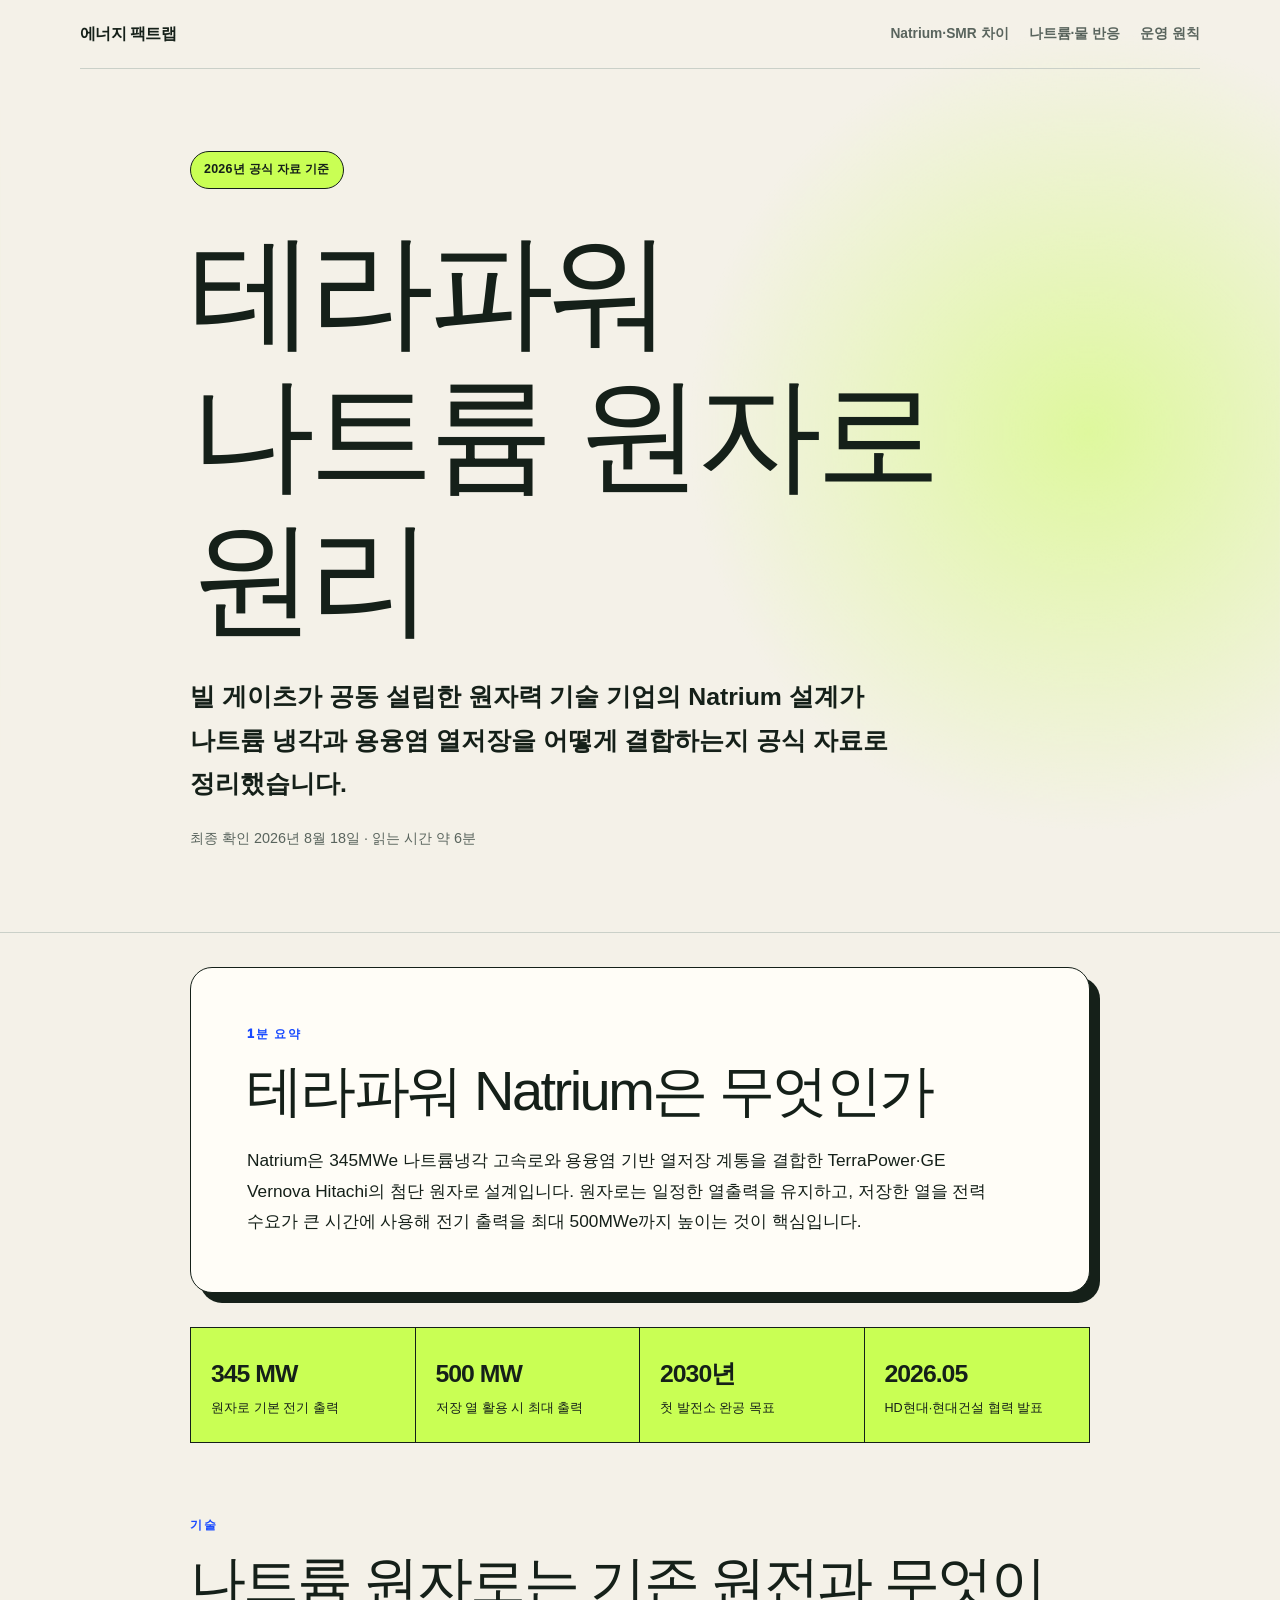
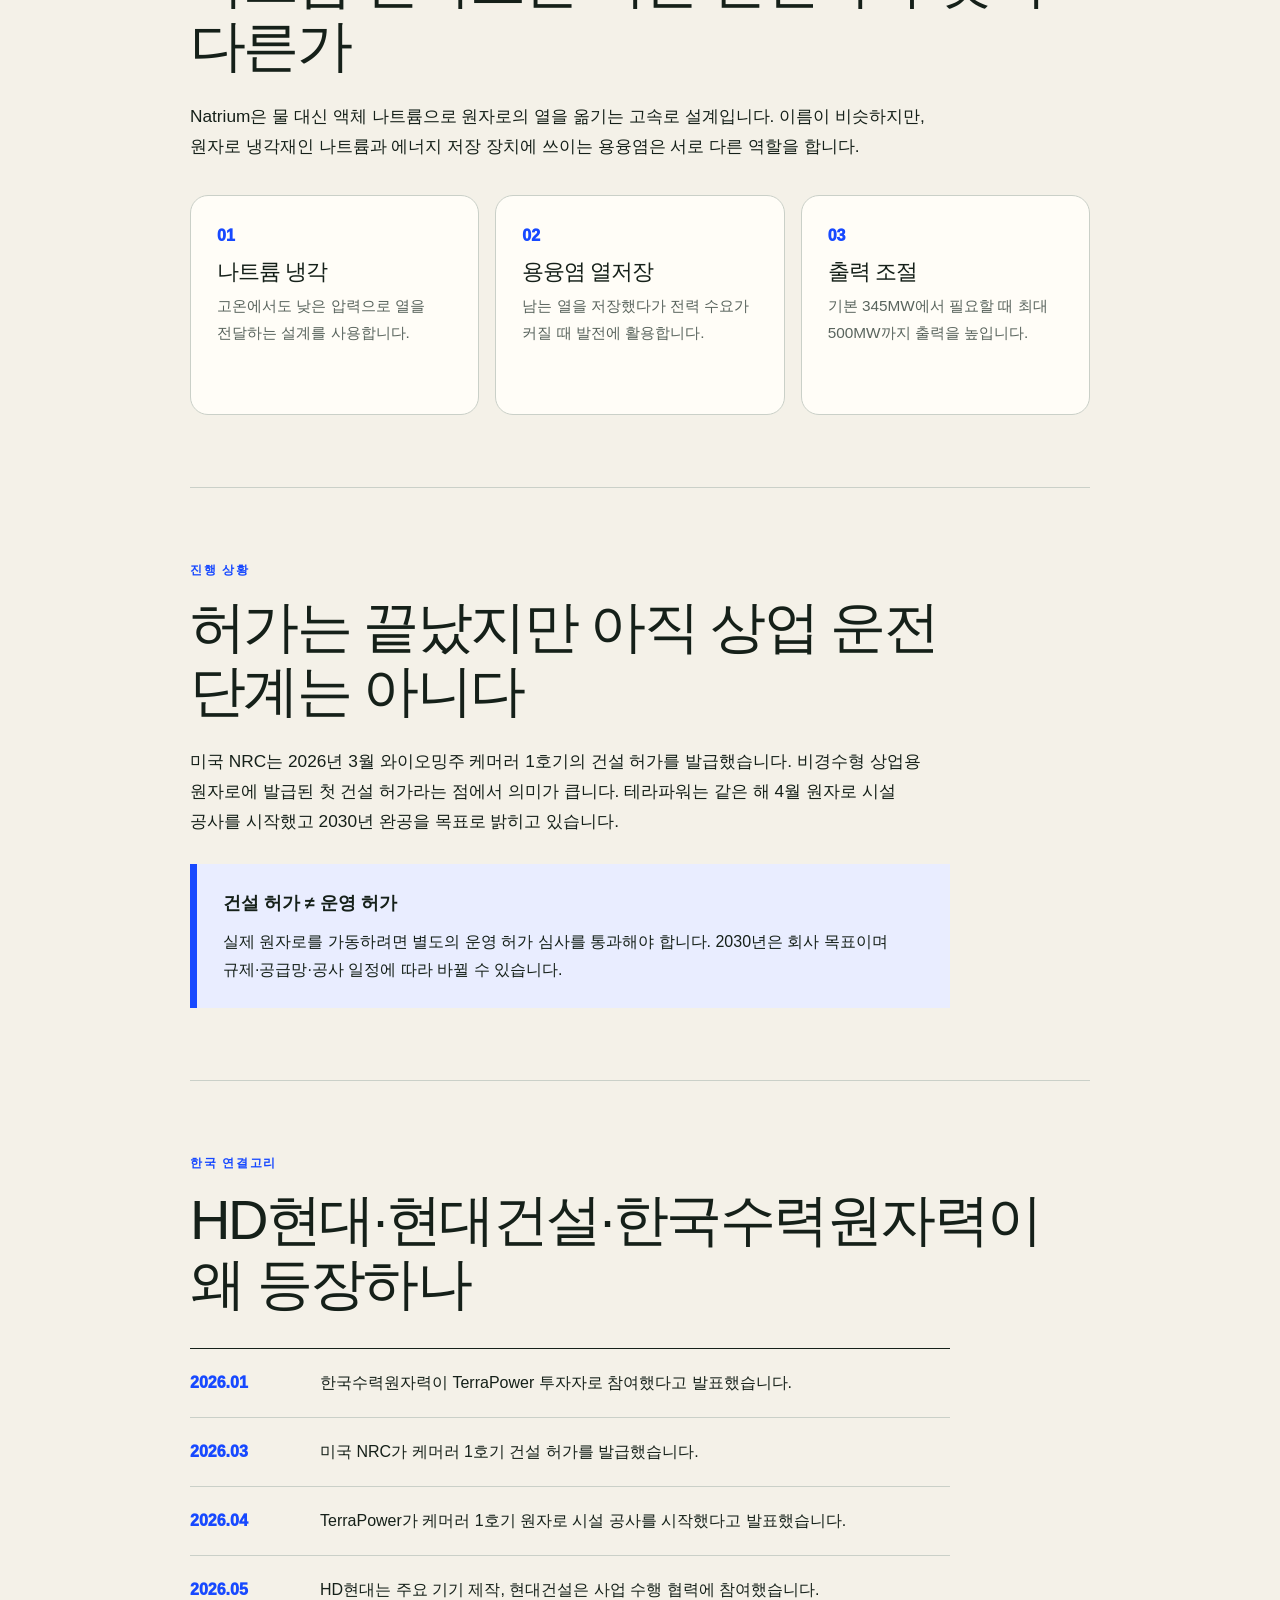
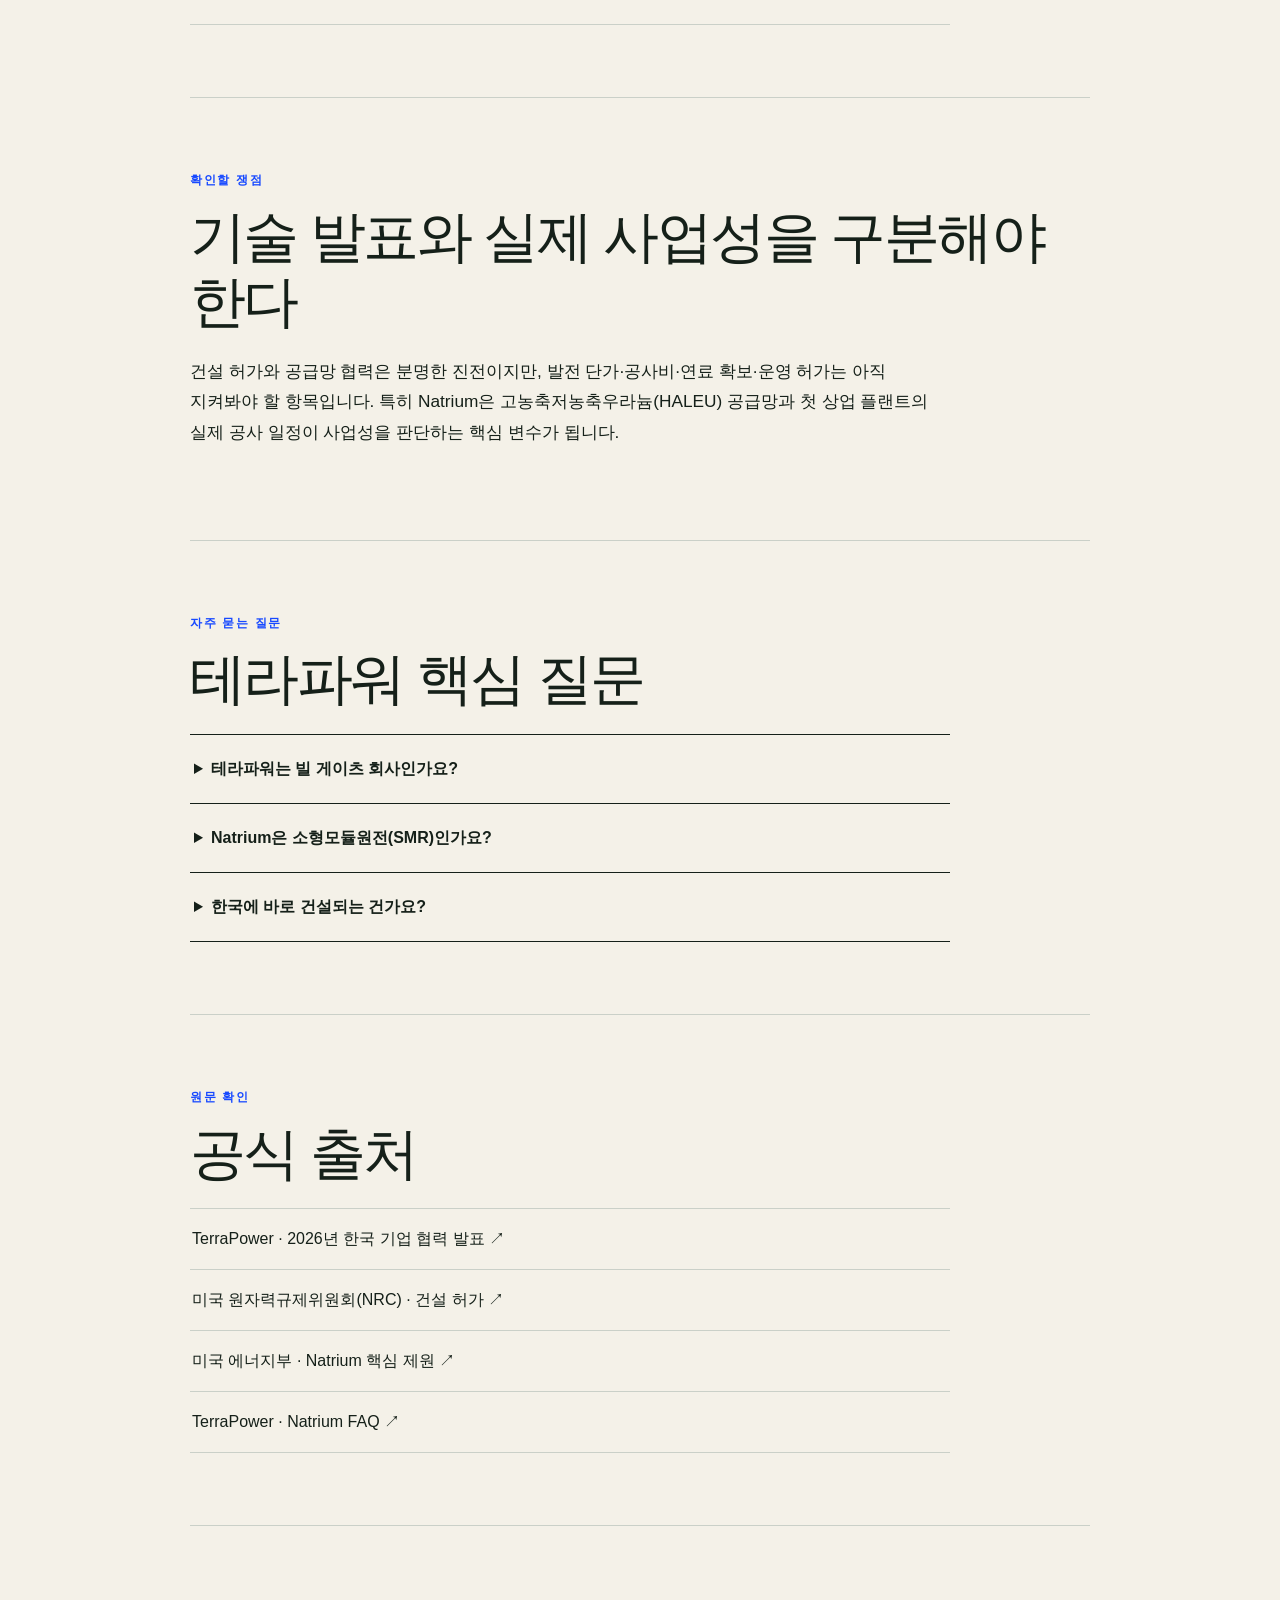
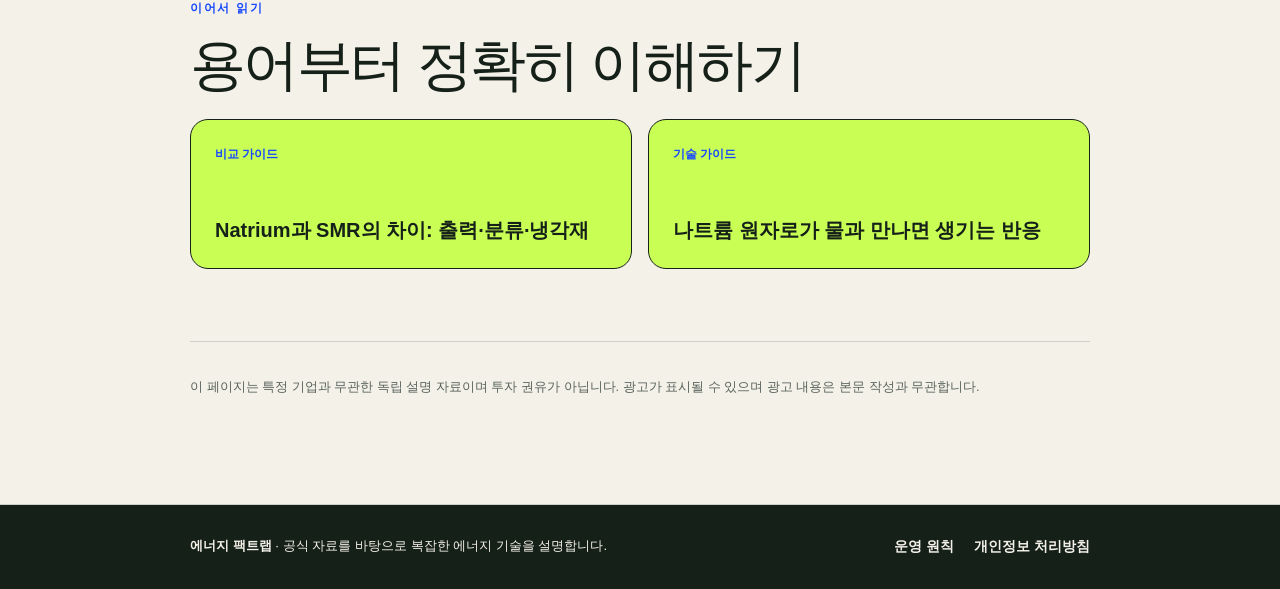
==== index.html @ 7b86c7b5 "Target three Korean Natrium search intents" ====
<!DOCTYPE html><html lang="ko"><head><meta charSet="utf-8"/><meta name="viewport" content="width=device-width, initial-scale=1"/><link rel="stylesheet" href="/_next/static/css/index.fmJe2c3a.css" data-rsc-css-href="/_next/static/css/index.fmJe2c3a.css" data-precedence="vite-rsc/importer-resources"/><script async="" src="https://pagead2.googlesyndication.com/pagead/js/adsbygoogle.js?client=ca-pub-3056165589405229" crossorigin="anonymous"></script>
<title>테라파워 나트륨 원자로 원리: 345MW 원자로와 열저장</title><meta name="description" content="테라파워 Natrium의 나트륨 냉각, 용융염 열저장, 345MW·500MW 출력 차이와 2026년 건설·한국 협력을 공식 자료로 설명합니다."><meta name="robots" content="index, follow"><meta property="og:title" content="테라파워 나트륨 원자로 원리: 345MW 원자로와 열저장"><meta property="og:description" content="테라파워 Natrium의 나트륨 냉각, 용융염 열저장, 345MW·500MW 출력 차이와 2026년 건설·한국 협력을 공식 자료로 설명합니다."><meta property="og:url" content="https://qordjr2037-ctrl.github.io"><meta property="og:type" content="article"><meta property="og:locale" content="ko_KR"><meta property="og:image" content="https://qordjr2037-ctrl.github.io/og.png"><meta property="og:image:width" content="1536"><meta property="og:image:height" content="1024"><meta property="og:image:alt" content="테라파워 Natrium 나트륨 원자로 원리"><meta name="twitter:card" content="summary_large_image"><meta name="twitter:title" content="테라파워 나트륨 원자로 원리: 345MW 원자로와 열저장"><meta name="twitter:description" content="테라파워 Natrium의 나트륨 냉각, 용융염 열저장, 345MW·500MW 출력 차이와 2026년 건설·한국 협력을 공식 자료로 설명합니다."><meta name="twitter:image" content="https://qordjr2037-ctrl.github.io/og.png"><link rel="canonical" href="https://qordjr2037-ctrl.github.io"><meta name="google-adsense-account" content="ca-pub-3056165589405229"></head><body><header class="site-header"><a href="/" class="site-name">에너지 팩트랩</a><nav aria-label="주요 메뉴"><a href="/smr-guide">Natrium·SMR 차이</a><a href="/sodium-reactor-guide">나트륨·물 반응</a><a href="/about">운영 원칙</a></nav></header><main><header class="hero"><div class="wrap"><p class="trend">2026년 공식 자료 기준</p><h1>테라파워 나트륨 원자로 원리</h1><p class="dek">빌 게이츠가 공동 설립한 원자력 기술 기업의 Natrium 설계가 나트륨 냉각과 용융염 열저장을 어떻게 결합하는지 공식 자료로 정리했습니다.</p><p class="updated">최종 확인 2026년 8월 18일 · 읽는 시간 약 6분</p></div></header><article class="wrap article"><section class="summary" aria-labelledby="one-minute"><p class="kicker">1분 요약</p><h2 id="one-minute">테라파워 Natrium은 무엇인가</h2><p>Natrium은 345MWe 나트륨냉각 고속로와 용융염 기반 열저장 계통을 결합한 TerraPower·GE Vernova Hitachi의 첨단 원자로 설계입니다. 원자로는 일정한 열출력을 유지하고, 저장한 열을 전력 수요가 큰 시간에 사용해 전기 출력을 최대 500MWe까지 높이는 것이 핵심입니다.</p></section><ul class="facts" aria-label="테라파워 핵심 숫자"><li><strong>345 MW</strong><span>원자로 기본 전기 출력</span></li><li><strong>500 MW</strong><span>저장 열 활용 시 최대 출력</span></li><li><strong>2030년</strong><span>첫 발전소 완공 목표</span></li><li><strong>2026.05</strong><span>HD현대·현대건설 협력 발표</span></li></ul><section><p class="kicker">기술</p><h2>나트륨 원자로는 기존 원전과 무엇이 다른가</h2><p>Natrium은 물 대신 액체 나트륨으로 원자로의 열을 옮기는 고속로 설계입니다. 이름이 비슷하지만, 원자로 냉각재인 나트륨과 에너지 저장 장치에 쓰이는 용융염은 서로 다른 역할을 합니다.</p><div class="compare"><div><span class="number">01</span><h3>나트륨 냉각</h3><p>고온에서도 낮은 압력으로 열을 전달하는 설계를 사용합니다.</p></div><div><span class="number">02</span><h3>용융염 열저장</h3><p>남는 열을 저장했다가 전력 수요가 커질 때 발전에 활용합니다.</p></div><div><span class="number">03</span><h3>출력 조절</h3><p>기본 345MW에서 필요할 때 최대 500MW까지 출력을 높입니다.</p></div></div></section><section><p class="kicker">진행 상황</p><h2>허가는 끝났지만 아직 상업 운전 단계는 아니다</h2><p>미국 NRC는 2026년 3월 와이오밍주 케머러 1호기의 건설 허가를 발급했습니다. 비경수형 상업용 원자로에 발급된 첫 건설 허가라는 점에서 의미가 큽니다. 테라파워는 같은 해 4월 원자로 시설 공사를 시작했고 2030년 완공을 목표로 밝히고 있습니다.</p><aside class="note"><strong>건설 허가 ≠ 운영 허가</strong><p>실제 원자로를 가동하려면 별도의 운영 허가 심사를 통과해야 합니다. 2030년은 회사 목표이며 규제·공급망·공사 일정에 따라 바뀔 수 있습니다.</p></aside></section><section><p class="kicker">한국 연결고리</p><h2>HD현대·현대건설·한국수력원자력이 왜 등장하나</h2><div class="timeline"><div><time>2026.01</time><p>한국수력원자력이 TerraPower 투자자로 참여했다고 발표했습니다.</p></div><div><time>2026.03</time><p>미국 NRC가 케머러 1호기 건설 허가를 발급했습니다.</p></div><div><time>2026.04</time><p>TerraPower가 케머러 1호기 원자로 시설 공사를 시작했다고 발표했습니다.</p></div><div><time>2026.05</time><p>HD현대는 주요 기기 제작, 현대건설은 사업 수행 협력에 참여했습니다.</p></div></div></section><section><p class="kicker">확인할 쟁점</p><h2>기술 발표와 실제 사업성을 구분해야 한다</h2><p>건설 허가와 공급망 협력은 분명한 진전이지만, 발전 단가·공사비·연료 확보·운영 허가는 아직 지켜봐야 할 항목입니다. 특히 Natrium은 고농축저농축우라늄(HALEU) 공급망과 첫 상업 플랜트의 실제 공사 일정이 사업성을 판단하는 핵심 변수가 됩니다.</p></section><section class="faq"><p class="kicker">자주 묻는 질문</p><h2>테라파워 핵심 질문</h2><details><summary>테라파워는 빌 게이츠 회사인가요?</summary><p>빌 게이츠와 공동 창립자들이 설립했으며, 게이츠가 창립자 겸 이사회 의장을 맡고 있습니다.</p></details><details><summary>Natrium은 소형모듈원전(SMR)인가요?</summary><p>국내 기사에서는 SMR로 함께 다뤄지지만, 공식적으로는 345MW급 나트륨냉각 고속로와 열저장 시스템을 결합한 첨단 원자로 설계입니다.</p></details><details><summary>한국에 바로 건설되는 건가요?</summary><p>아닙니다. 공개된 협력은 공급망과 해외 배치 협력에 관한 것이며, 한국 내 부지·사업자·착공 일정이 확정됐다는 발표는 없습니다.</p></details></section><section class="sources"><p class="kicker">원문 확인</p><h2>공식 출처</h2><ul><li><a href="https://www.terrapower.com/TerraPower-Announces-Key-Commercialization-Agreements-for-Natrium-Plants-with-Korean-Counterparts" target="_blank" rel="noreferrer">TerraPower · 2026년 한국 기업 협력 발표<span aria-hidden="true"> ↗</span></a></li><li><a href="https://www.nrc.gov/node/2156776" target="_blank" rel="noreferrer">미국 원자력규제위원회(NRC) · 건설 허가<span aria-hidden="true"> ↗</span></a></li><li><a href="https://www.energy.gov/ne/articles/nrc-issues-construction-permit-terrapowers-natrium-advanced-reactor" target="_blank" rel="noreferrer">미국 에너지부 · Natrium 핵심 제원<span aria-hidden="true"> ↗</span></a></li><li><a href="https://www.terrapower.com/faq/" target="_blank" rel="noreferrer">TerraPower · Natrium FAQ<span aria-hidden="true"> ↗</span></a></li></ul></section><section class="related" aria-labelledby="related-guides"><p class="kicker">이어서 읽기</p><h2 id="related-guides">용어부터 정확히 이해하기</h2><div class="related-grid"><a href="/smr-guide"><span>비교 가이드</span><strong>Natrium과 SMR의 차이: 출력·분류·냉각재</strong></a><a href="/sodium-reactor-guide"><span>기술 가이드</span><strong>나트륨 원자로가 물과 만나면 생기는 반응</strong></a></div></section><p class="disclosure">이 페이지는 특정 기업과 무관한 독립 설명 자료이며 투자 권유가 아닙니다. 광고가 표시될 수 있으며 광고 내용은 본문 작성과 무관합니다.</p></article></main><!--$--><!--/$--><footer class="site-footer"><div class="wrap footer-inner"><p><strong>에너지 팩트랩</strong> · 공식 자료를 바탕으로 복잡한 에너지 기술을 설명합니다.</p><nav aria-label="하단 메뉴"><a href="/about">운영 원칙</a><a href="/privacy">개인정보 처리방침</a></nav></div></footer></body></html>
---- _next/static/css/index.fmJe2c3a.css ----
/*! tailwindcss v4.2.1 | MIT License | https://tailwindcss.com */
@layer theme{:root,:host{--font-sans:ui-sans-serif, system-ui, sans-serif, "Apple Color Emoji", "Segoe UI Emoji", "Segoe UI Symbol", "Noto Color Emoji";--font-mono:ui-monospace, SFMono-Regular, Menlo, Monaco, Consolas, "Liberation Mono", "Courier New", monospace;--spacing:.25rem;--default-font-family:var(--font-sans);--default-mono-font-family:var(--font-mono)}}@layer base{*,:after,:before{box-sizing:border-box;border:0 solid;margin:0;padding:0}::backdrop{box-sizing:border-box;border:0 solid;margin:0;padding:0}::file-selector-button{box-sizing:border-box;border:0 solid;margin:0;padding:0}html,:host{-webkit-text-size-adjust:100%;tab-size:4;line-height:1.5;font-family:var(--default-font-family,ui-sans-serif, system-ui, sans-serif, "Apple Color Emoji", "Segoe UI Emoji", "Segoe UI Symbol", "Noto Color Emoji");font-feature-settings:var(--default-font-feature-settings,normal);font-variation-settings:var(--default-font-variation-settings,normal);-webkit-tap-highlight-color:transparent}hr{height:0;color:inherit;border-top-width:1px}abbr:where([title]){-webkit-text-decoration:underline dotted;text-decoration:underline dotted}h1,h2,h3,h4,h5,h6{font-size:inherit;font-weight:inherit}a{color:inherit;-webkit-text-decoration:inherit;-webkit-text-decoration:inherit;-webkit-text-decoration:inherit;-webkit-text-decoration:inherit;text-decoration:inherit}b,strong{font-weight:bolder}code,kbd,samp,pre{font-family:var(--default-mono-font-family,ui-monospace, SFMono-Regular, Menlo, Monaco, Consolas, "Liberation Mono", "Courier New", monospace);font-feature-settings:var(--default-mono-font-feature-settings,normal);font-variation-settings:var(--default-mono-font-variation-settings,normal);font-size:1em}small{font-size:80%}sub,sup{vertical-align:baseline;font-size:75%;line-height:0;position:relative}sub{bottom:-.25em}sup{top:-.5em}table{text-indent:0;border-color:inherit;border-collapse:collapse}:-moz-focusring{outline:auto}progress{vertical-align:baseline}summary{display:list-item}ol,ul,menu{list-style:none}img,svg,video,canvas,audio,iframe,embed,object{vertical-align:middle;display:block}img,video{max-width:100%;height:auto}button,input,select,optgroup,textarea{font:inherit;font-feature-settings:inherit;font-variation-settings:inherit;letter-spacing:inherit;color:inherit;opacity:1;background-color:#0000;border-radius:0}::file-selector-button{font:inherit;font-feature-settings:inherit;font-variation-settings:inherit;letter-spacing:inherit;color:inherit;opacity:1;background-color:#0000;border-radius:0}:where(select:is([multiple],[size])) optgroup{font-weight:bolder}:where(select:is([multiple],[size])) optgroup option{padding-inline-start:20px}::file-selector-button{margin-inline-end:4px}::placeholder{opacity:1}@supports (not ((-webkit-appearance:-apple-pay-button))) or (contain-intrinsic-size:1px){::placeholder{color:currentColor}@supports (color:color-mix(in lab, red, red)){::placeholder{color:color-mix(in oklab, currentcolor 50%, transparent)}}}textarea{resize:vertical}::-webkit-search-decoration{-webkit-appearance:none}::-webkit-date-and-time-value{min-height:1lh;text-align:inherit}::-webkit-datetime-edit{display:inline-flex}::-webkit-datetime-edit-fields-wrapper{padding:0}::-webkit-datetime-edit{padding-block:0}::-webkit-datetime-edit-year-field{padding-block:0}::-webkit-datetime-edit-month-field{padding-block:0}::-webkit-datetime-edit-day-field{padding-block:0}::-webkit-datetime-edit-hour-field{padding-block:0}::-webkit-datetime-edit-minute-field{padding-block:0}::-webkit-datetime-edit-second-field{padding-block:0}::-webkit-datetime-edit-millisecond-field{padding-block:0}::-webkit-datetime-edit-meridiem-field{padding-block:0}::-webkit-calendar-picker-indicator{line-height:1}:-moz-ui-invalid{box-shadow:none}button,input:where([type=button],[type=reset],[type=submit]){-webkit-appearance:button;appearance:button}::file-selector-button{-webkit-appearance:button;appearance:button}::-webkit-inner-spin-button{height:auto}::-webkit-outer-spin-button{height:auto}[hidden]:where(:not([hidden=until-found])){display:none!important}}@layer components;@layer utilities{.relative{position:relative}.start{inset-inline-start:var(--spacing)}.hidden{display:none}.table{display:table}}:root{--ink:#152019;--paper:#f4f1e8;--card:#fffdf7;--lime:#c9ff54;--blue:#1749ff;--muted:#59645d;--line:#cad0c8}*{box-sizing:border-box}html{background:var(--paper);scroll-behavior:smooth}body{color:var(--ink);background:radial-gradient(circle at 85% 8%, #c9ff5480, transparent 25rem), var(--paper);word-break:keep-all;margin:0;font-family:Pretendard,Noto Sans KR,Malgun Gothic,sans-serif;line-height:1.75}a{color:inherit}.wrap{width:min(900px,100% - 36px);margin:0 auto}.site-header{z-index:2;border-bottom:1px solid var(--line);justify-content:space-between;align-items:center;gap:24px;width:min(1120px,100% - 36px);margin:0 auto;padding:20px 0;display:flex;position:relative}.site-name{letter-spacing:-.04em;font-weight:950;text-decoration:none}.site-header nav,.site-footer nav{gap:20px;display:flex}.site-header nav a,.site-footer nav a{color:var(--muted);text-underline-offset:4px;font-size:.86rem;font-weight:750}.hero{border-bottom:1px solid var(--line);padding:82px 0 64px}.trend{border:1px solid var(--ink);background:var(--lime);letter-spacing:.02em;border-radius:999px;margin:0 0 30px;padding:7px 13px;font-size:.78rem;font-weight:900;display:inline-block}h1,h2,h3{letter-spacing:-.045em;line-height:1.15}h1{max-width:760px;margin:0;font-size:clamp(3.5rem,10vw,7.8rem)}h2{margin:0 0 22px;font-size:clamp(2rem,5vw,3.5rem)}h3{margin:10px 0 8px;font-size:1.35rem}p{margin:0 0 1.2em}.dek{max-width:720px;margin:26px 0 20px;font-size:clamp(1.15rem,2.5vw,1.55rem);font-weight:650}.updated{color:var(--muted);font-size:.9rem}.article{padding:0 0 90px}.article>section{border-bottom:1px solid var(--line);padding:72px 0}.article>section>p:not(.kicker){max-width:760px;font-size:1.08rem}.summary{background:var(--card);box-shadow:10px 10px 0 var(--ink);border-radius:22px;margin-top:34px;border:1px solid var(--ink)!important;padding:clamp(28px,6vw,56px)!important}.summary p:last-child{margin-bottom:0}.kicker{color:var(--blue);letter-spacing:.13em;text-transform:uppercase;margin:0 0 13px;font-size:.78rem;font-weight:950}.facts{border:1px solid var(--ink);background:var(--ink);grid-template-columns:repeat(4,1fr);gap:0;margin:34px 0 0;padding:0;list-style:none;display:grid}.facts li{background:var(--lime);border-right:1px solid var(--ink);padding:24px 20px}.facts li:last-child{border:0}.facts strong,.facts span{display:block}.facts strong{letter-spacing:-.04em;font-size:1.55rem}.facts span{margin-top:5px;font-size:.79rem;line-height:1.4}.compare{grid-template-columns:repeat(3,1fr);gap:16px;margin-top:34px;display:grid}.compare>div{border:1px solid var(--line);background:var(--card);border-radius:18px;min-height:220px;padding:26px}.number{color:var(--blue);font-variant-numeric:tabular-nums;font-weight:950}.compare p{color:var(--muted);font-size:.96rem}.note{border-left:7px solid var(--blue);background:#e9edff;max-width:760px;margin-top:28px;padding:24px 26px}.note strong{font-size:1.12rem}.note p{margin:8px 0 0}.timeline{border-top:1px solid var(--ink);max-width:760px;margin-top:32px}.timeline div{border-bottom:1px solid var(--line);grid-template-columns:110px 1fr;gap:20px;padding:20px 0;display:grid}.timeline time{color:var(--blue);font-weight:950}.timeline p{margin:0}.faq details{border-top:1px solid var(--ink);max-width:760px}.faq details:last-child{border-bottom:1px solid var(--ink)}.faq summary{cursor:pointer;padding:20px 4px;font-weight:850}.faq details p{color:var(--muted);padding:0 4px 18px}.sources ul{max-width:760px;margin:0;padding:0;list-style:none}.sources li{border-top:1px solid var(--line)}.sources li:last-child{border-bottom:1px solid var(--line)}.sources a{text-underline-offset:4px;padding:16px 2px;text-decoration-thickness:1px;display:block}.related-grid{grid-template-columns:1fr 1fr;gap:16px;display:grid}.related-grid a{border:1px solid var(--ink);background:var(--lime);border-radius:18px;gap:10px;min-height:150px;padding:24px;text-decoration:none;display:grid}.related-grid span{color:var(--blue);font-size:.78rem;font-weight:900}.related-grid strong{align-self:end;font-size:1.25rem;line-height:1.35}.disclosure{color:var(--muted);padding:34px 0 0;font-size:.8rem}.guide-hero{border-bottom:1px solid var(--line);padding:68px 0 40px}.guide-hero h1{max-width:850px;font-size:clamp(2.7rem,7vw,5.4rem)}.guide{padding-bottom:90px}.guide>section{border-bottom:1px solid var(--line);padding:54px 0}.guide>section>p,.guide>section>ul{max-width:760px;font-size:1.05rem}.guide ul{padding-left:1.35em}.guide li{margin-bottom:.7em}.guide table{border-collapse:collapse;background:var(--card);width:100%;margin-top:28px}.guide th,.guide td{border:1px solid var(--line);text-align:left;vertical-align:top;padding:16px}.guide th{background:var(--lime)}.answer-box{background:var(--card);box-shadow:7px 7px 0 var(--ink);border-radius:18px;border:1px solid var(--ink)!important;padding:28px!important}.answer-box h2{font-size:clamp(1.65rem,4vw,2.4rem)}.source-link{text-underline-offset:4px;font-weight:800}.site-footer{border-top:1px solid var(--line);background:var(--ink);color:var(--paper)}.footer-inner{justify-content:space-between;gap:24px;padding:30px 0;display:flex}.site-footer p{margin:0;font-size:.82rem}.site-footer nav a{color:var(--paper)}@media (max-width:720px){.site-header{align-items:flex-start}.site-header nav{flex-wrap:wrap;justify-content:flex-end;gap:10px}.hero{padding-top:48px}.article>section{padding:52px 0}.facts,.compare,.related-grid{grid-template-columns:1fr 1fr}.facts li:nth-child(2){border-right:0}.facts li{border-bottom:1px solid var(--ink)}.facts li:nth-child(n+3){border-bottom:0}}@media (max-width:460px){body{word-break:normal}.site-header{display:block}.site-header nav{justify-content:flex-start;margin-top:12px}.site-header nav a{font-size:.78rem}.facts,.compare,.related-grid{grid-template-columns:1fr}.facts li{border-right:0;border-bottom:1px solid var(--ink)!important}.facts li:last-child{border-bottom:0!important}.timeline div{grid-template-columns:82px 1fr;gap:12px}.guide table,.guide tbody,.guide tr,.guide th,.guide td{display:block}.guide tr{margin-bottom:12px}.footer-inner{display:block}.site-footer nav{margin-top:14px}}
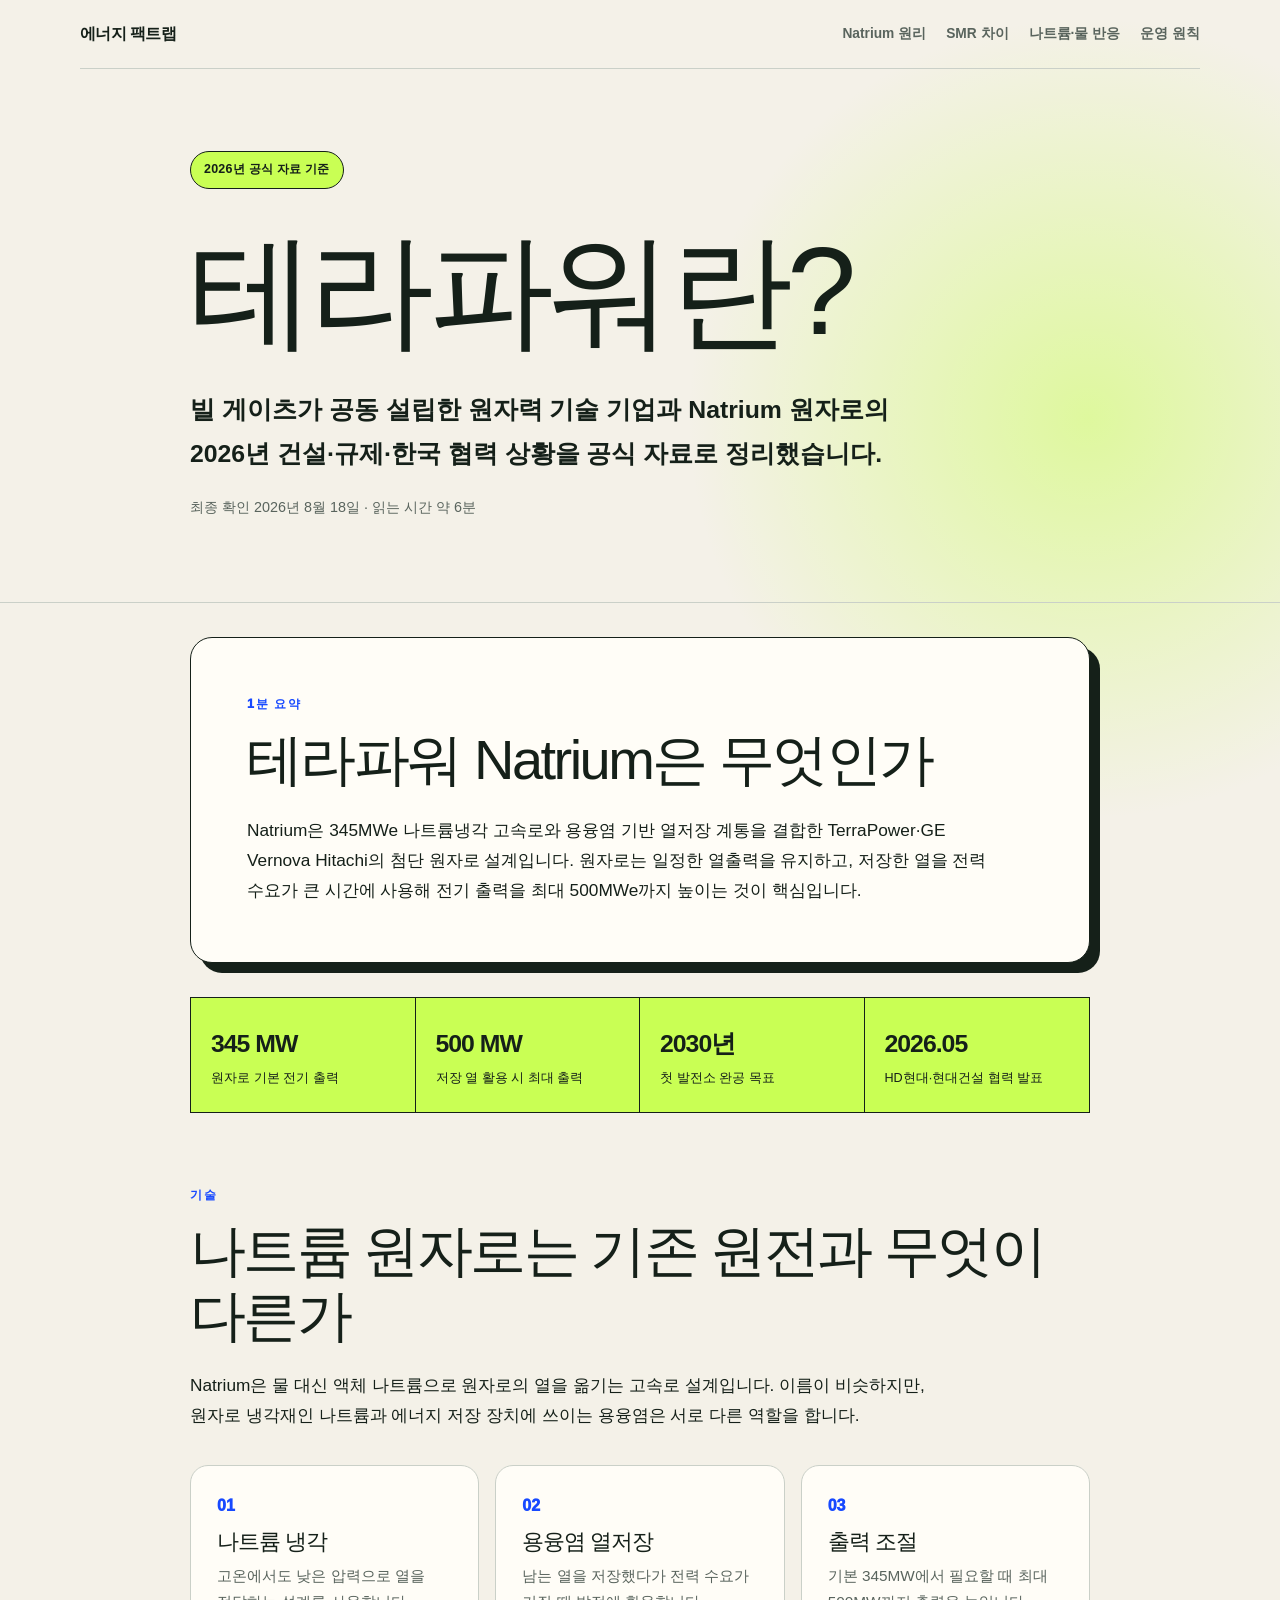
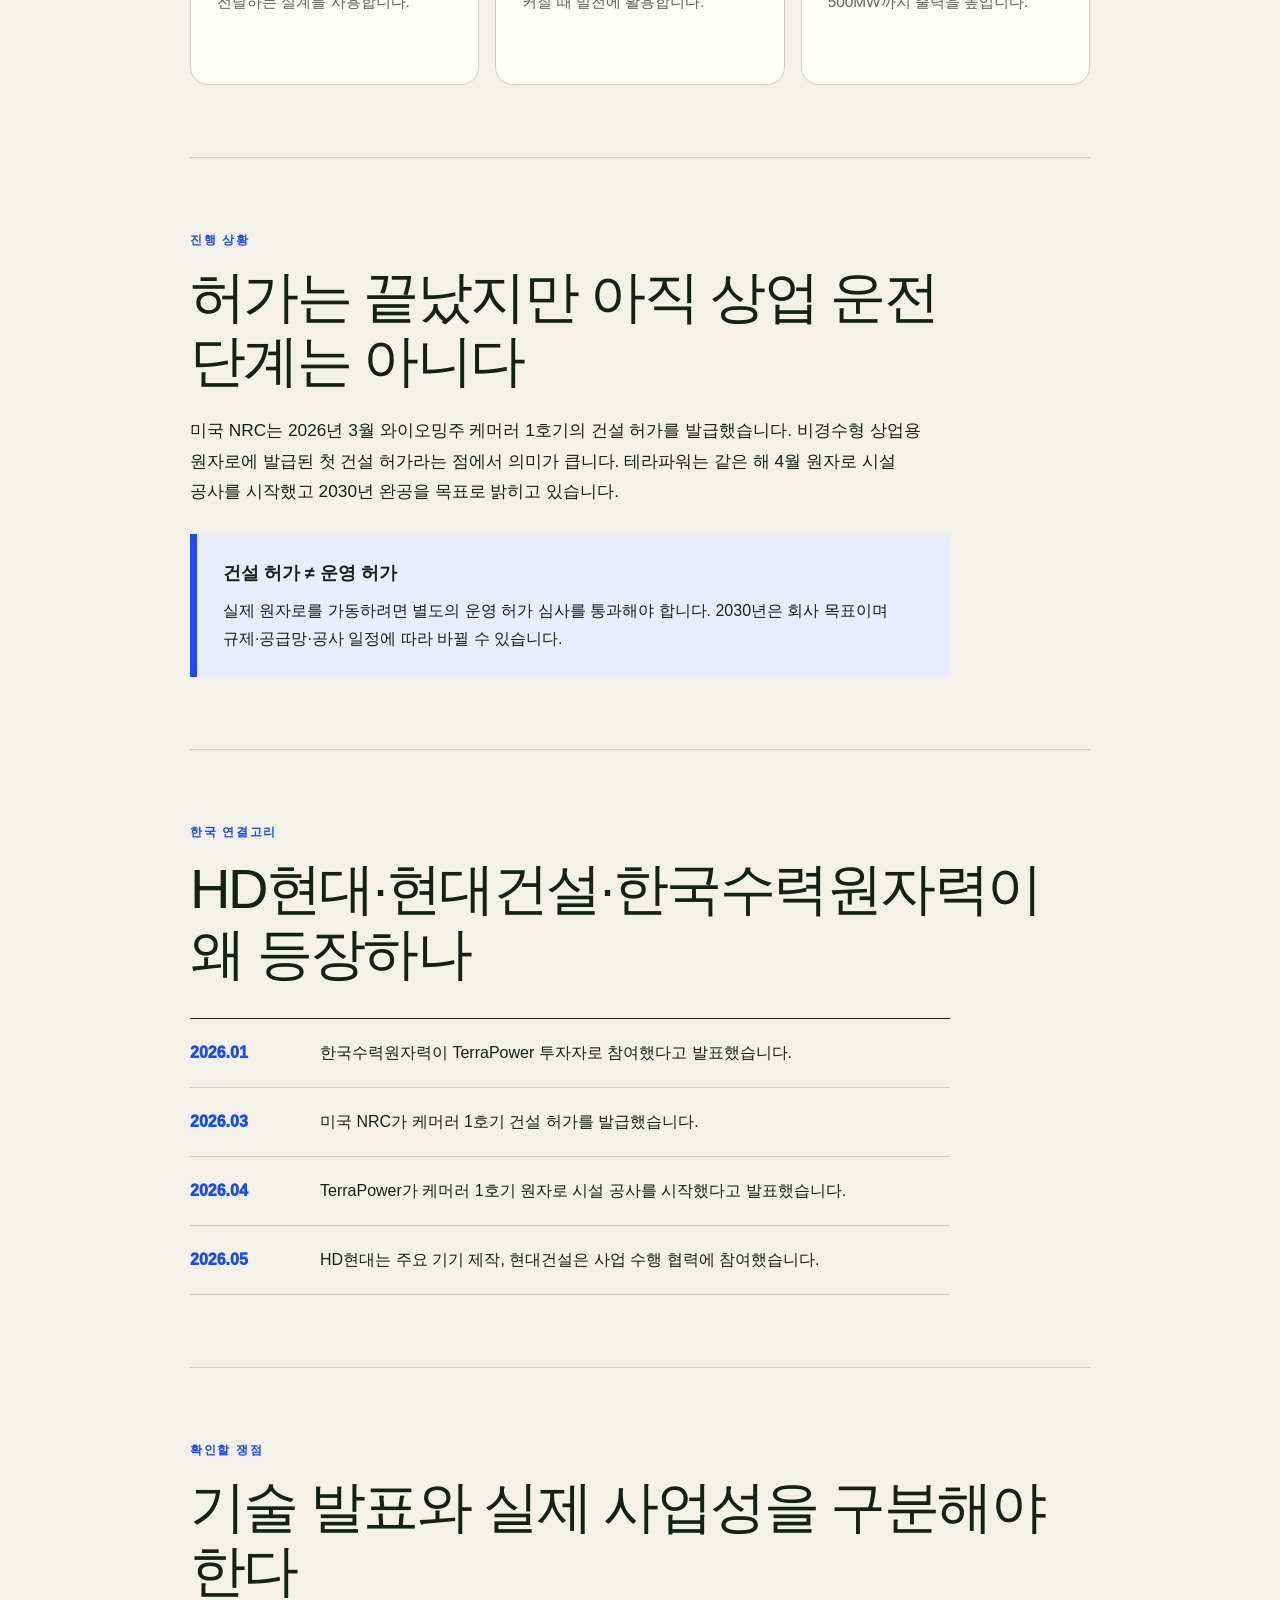
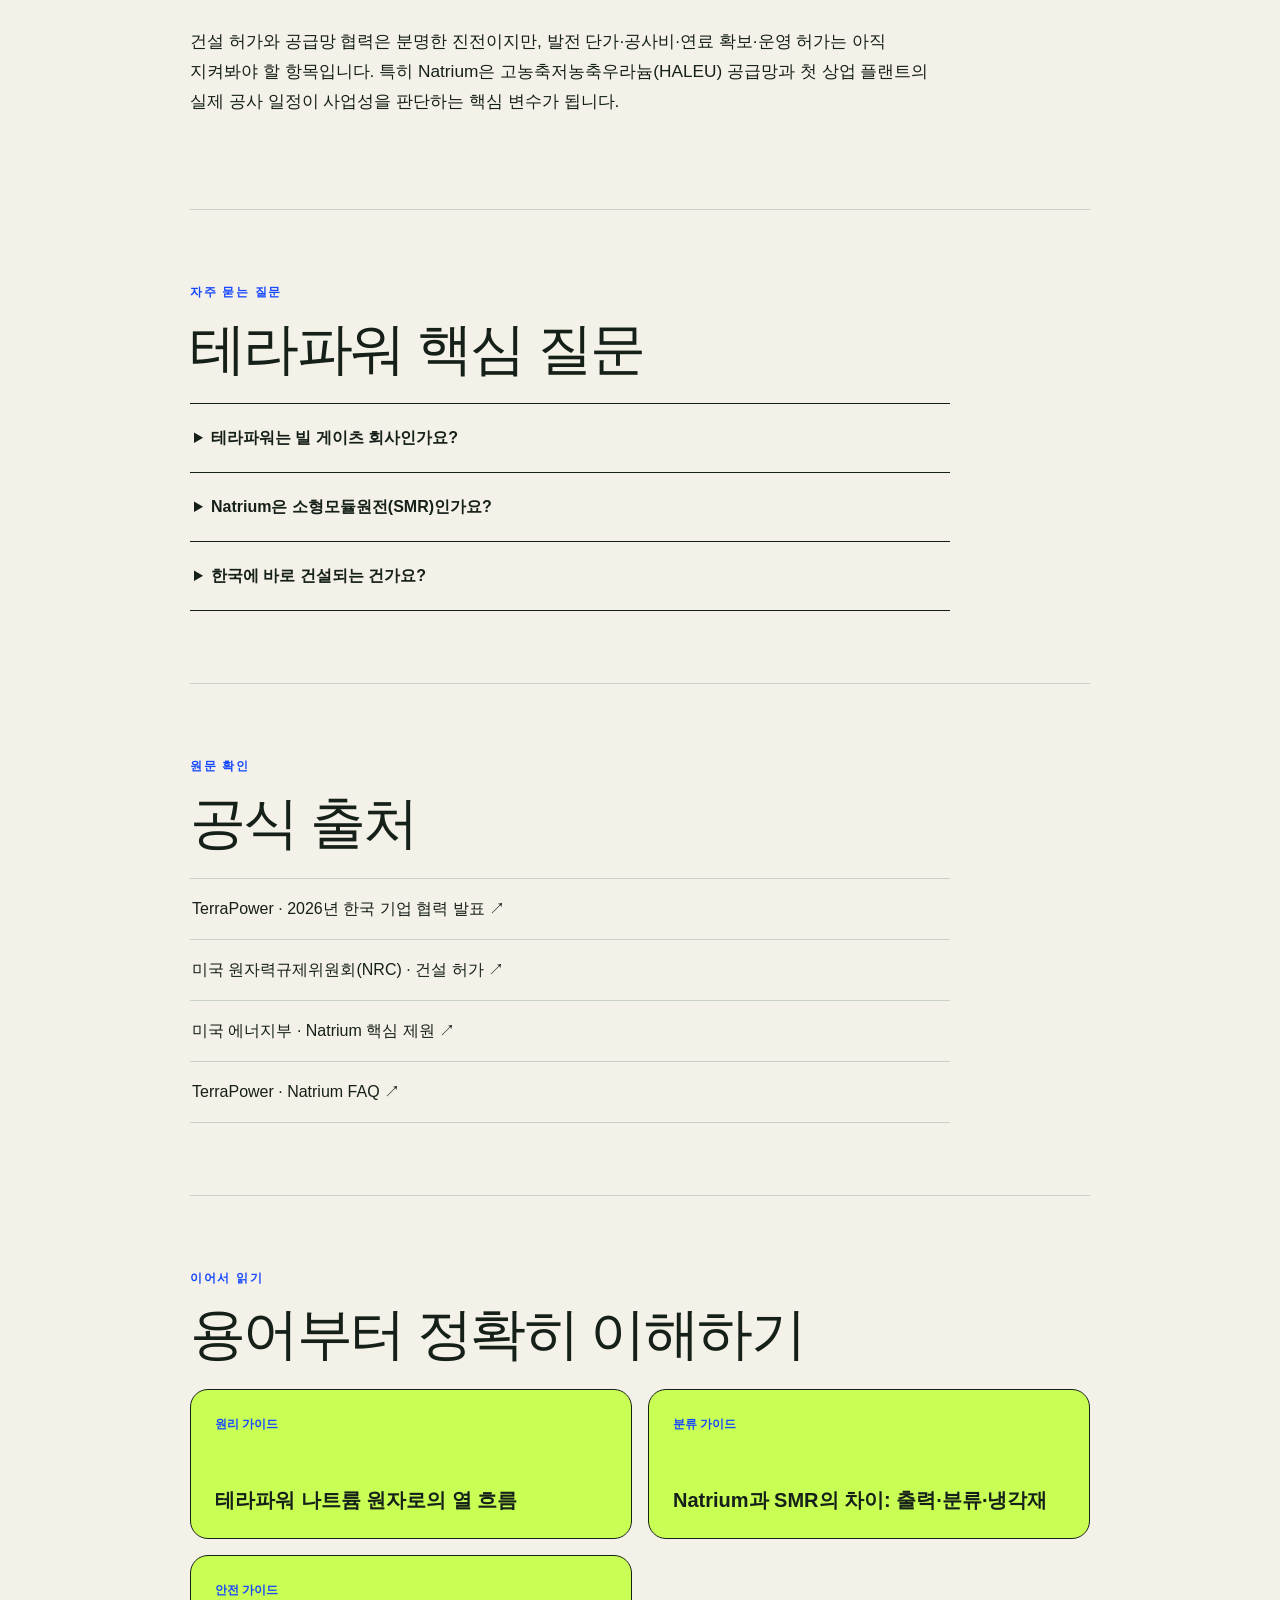
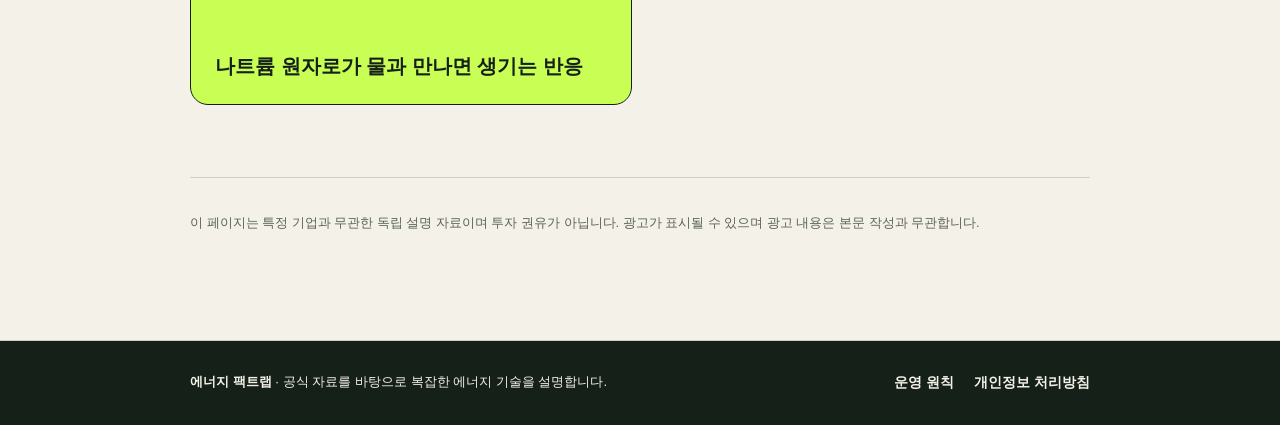
==== commit 5dfaf049: "Publish preregistered Natrium search pages" ====
--- a/index.html
+++ b/index.html
@@ -1,2 +1,2 @@
 <!DOCTYPE html><html lang="ko"><head><meta charSet="utf-8"/><meta name="viewport" content="width=device-width, initial-scale=1"/><link rel="stylesheet" href="/_next/static/css/index.fmJe2c3a.css" data-rsc-css-href="/_next/static/css/index.fmJe2c3a.css" data-precedence="vite-rsc/importer-resources"/><script async="" src="https://pagead2.googlesyndication.com/pagead/js/adsbygoogle.js?client=ca-pub-3056165589405229" crossorigin="anonymous"></script>
-<title>테라파워 나트륨 원자로 원리: 345MW 원자로와 열저장</title><meta name="description" content="테라파워 Natrium의 나트륨 냉각, 용융염 열저장, 345MW·500MW 출력 차이와 2026년 건설·한국 협력을 공식 자료로 설명합니다."><meta name="robots" content="index, follow"><meta property="og:title" content="테라파워 나트륨 원자로 원리: 345MW 원자로와 열저장"><meta property="og:description" content="테라파워 Natrium의 나트륨 냉각, 용융염 열저장, 345MW·500MW 출력 차이와 2026년 건설·한국 협력을 공식 자료로 설명합니다."><meta property="og:url" content="https://qordjr2037-ctrl.github.io"><meta property="og:type" content="article"><meta property="og:locale" content="ko_KR"><meta property="og:image" content="https://qordjr2037-ctrl.github.io/og.png"><meta property="og:image:width" content="1536"><meta property="og:image:height" content="1024"><meta property="og:image:alt" content="테라파워 Natrium 나트륨 원자로 원리"><meta name="twitter:card" content="summary_large_image"><meta name="twitter:title" content="테라파워 나트륨 원자로 원리: 345MW 원자로와 열저장"><meta name="twitter:description" content="테라파워 Natrium의 나트륨 냉각, 용융염 열저장, 345MW·500MW 출력 차이와 2026년 건설·한국 협력을 공식 자료로 설명합니다."><meta name="twitter:image" content="https://qordjr2037-ctrl.github.io/og.png"><link rel="canonical" href="https://qordjr2037-ctrl.github.io"><meta name="google-adsense-account" content="ca-pub-3056165589405229"></head><body><header class="site-header"><a href="/" class="site-name">에너지 팩트랩</a><nav aria-label="주요 메뉴"><a href="/smr-guide">Natrium·SMR 차이</a><a href="/sodium-reactor-guide">나트륨·물 반응</a><a href="/about">운영 원칙</a></nav></header><main><header class="hero"><div class="wrap"><p class="trend">2026년 공식 자료 기준</p><h1>테라파워 나트륨 원자로 원리</h1><p class="dek">빌 게이츠가 공동 설립한 원자력 기술 기업의 Natrium 설계가 나트륨 냉각과 용융염 열저장을 어떻게 결합하는지 공식 자료로 정리했습니다.</p><p class="updated">최종 확인 2026년 8월 18일 · 읽는 시간 약 6분</p></div></header><article class="wrap article"><section class="summary" aria-labelledby="one-minute"><p class="kicker">1분 요약</p><h2 id="one-minute">테라파워 Natrium은 무엇인가</h2><p>Natrium은 345MWe 나트륨냉각 고속로와 용융염 기반 열저장 계통을 결합한 TerraPower·GE Vernova Hitachi의 첨단 원자로 설계입니다. 원자로는 일정한 열출력을 유지하고, 저장한 열을 전력 수요가 큰 시간에 사용해 전기 출력을 최대 500MWe까지 높이는 것이 핵심입니다.</p></section><ul class="facts" aria-label="테라파워 핵심 숫자"><li><strong>345 MW</strong><span>원자로 기본 전기 출력</span></li><li><strong>500 MW</strong><span>저장 열 활용 시 최대 출력</span></li><li><strong>2030년</strong><span>첫 발전소 완공 목표</span></li><li><strong>2026.05</strong><span>HD현대·현대건설 협력 발표</span></li></ul><section><p class="kicker">기술</p><h2>나트륨 원자로는 기존 원전과 무엇이 다른가</h2><p>Natrium은 물 대신 액체 나트륨으로 원자로의 열을 옮기는 고속로 설계입니다. 이름이 비슷하지만, 원자로 냉각재인 나트륨과 에너지 저장 장치에 쓰이는 용융염은 서로 다른 역할을 합니다.</p><div class="compare"><div><span class="number">01</span><h3>나트륨 냉각</h3><p>고온에서도 낮은 압력으로 열을 전달하는 설계를 사용합니다.</p></div><div><span class="number">02</span><h3>용융염 열저장</h3><p>남는 열을 저장했다가 전력 수요가 커질 때 발전에 활용합니다.</p></div><div><span class="number">03</span><h3>출력 조절</h3><p>기본 345MW에서 필요할 때 최대 500MW까지 출력을 높입니다.</p></div></div></section><section><p class="kicker">진행 상황</p><h2>허가는 끝났지만 아직 상업 운전 단계는 아니다</h2><p>미국 NRC는 2026년 3월 와이오밍주 케머러 1호기의 건설 허가를 발급했습니다. 비경수형 상업용 원자로에 발급된 첫 건설 허가라는 점에서 의미가 큽니다. 테라파워는 같은 해 4월 원자로 시설 공사를 시작했고 2030년 완공을 목표로 밝히고 있습니다.</p><aside class="note"><strong>건설 허가 ≠ 운영 허가</strong><p>실제 원자로를 가동하려면 별도의 운영 허가 심사를 통과해야 합니다. 2030년은 회사 목표이며 규제·공급망·공사 일정에 따라 바뀔 수 있습니다.</p></aside></section><section><p class="kicker">한국 연결고리</p><h2>HD현대·현대건설·한국수력원자력이 왜 등장하나</h2><div class="timeline"><div><time>2026.01</time><p>한국수력원자력이 TerraPower 투자자로 참여했다고 발표했습니다.</p></div><div><time>2026.03</time><p>미국 NRC가 케머러 1호기 건설 허가를 발급했습니다.</p></div><div><time>2026.04</time><p>TerraPower가 케머러 1호기 원자로 시설 공사를 시작했다고 발표했습니다.</p></div><div><time>2026.05</time><p>HD현대는 주요 기기 제작, 현대건설은 사업 수행 협력에 참여했습니다.</p></div></div></section><section><p class="kicker">확인할 쟁점</p><h2>기술 발표와 실제 사업성을 구분해야 한다</h2><p>건설 허가와 공급망 협력은 분명한 진전이지만, 발전 단가·공사비·연료 확보·운영 허가는 아직 지켜봐야 할 항목입니다. 특히 Natrium은 고농축저농축우라늄(HALEU) 공급망과 첫 상업 플랜트의 실제 공사 일정이 사업성을 판단하는 핵심 변수가 됩니다.</p></section><section class="faq"><p class="kicker">자주 묻는 질문</p><h2>테라파워 핵심 질문</h2><details><summary>테라파워는 빌 게이츠 회사인가요?</summary><p>빌 게이츠와 공동 창립자들이 설립했으며, 게이츠가 창립자 겸 이사회 의장을 맡고 있습니다.</p></details><details><summary>Natrium은 소형모듈원전(SMR)인가요?</summary><p>국내 기사에서는 SMR로 함께 다뤄지지만, 공식적으로는 345MW급 나트륨냉각 고속로와 열저장 시스템을 결합한 첨단 원자로 설계입니다.</p></details><details><summary>한국에 바로 건설되는 건가요?</summary><p>아닙니다. 공개된 협력은 공급망과 해외 배치 협력에 관한 것이며, 한국 내 부지·사업자·착공 일정이 확정됐다는 발표는 없습니다.</p></details></section><section class="sources"><p class="kicker">원문 확인</p><h2>공식 출처</h2><ul><li><a href="https://www.terrapower.com/TerraPower-Announces-Key-Commercialization-Agreements-for-Natrium-Plants-with-Korean-Counterparts" target="_blank" rel="noreferrer">TerraPower · 2026년 한국 기업 협력 발표<span aria-hidden="true"> ↗</span></a></li><li><a href="https://www.nrc.gov/node/2156776" target="_blank" rel="noreferrer">미국 원자력규제위원회(NRC) · 건설 허가<span aria-hidden="true"> ↗</span></a></li><li><a href="https://www.energy.gov/ne/articles/nrc-issues-construction-permit-terrapowers-natrium-advanced-reactor" target="_blank" rel="noreferrer">미국 에너지부 · Natrium 핵심 제원<span aria-hidden="true"> ↗</span></a></li><li><a href="https://www.terrapower.com/faq/" target="_blank" rel="noreferrer">TerraPower · Natrium FAQ<span aria-hidden="true"> ↗</span></a></li></ul></section><section class="related" aria-labelledby="related-guides"><p class="kicker">이어서 읽기</p><h2 id="related-guides">용어부터 정확히 이해하기</h2><div class="related-grid"><a href="/smr-guide"><span>비교 가이드</span><strong>Natrium과 SMR의 차이: 출력·분류·냉각재</strong></a><a href="/sodium-reactor-guide"><span>기술 가이드</span><strong>나트륨 원자로가 물과 만나면 생기는 반응</strong></a></div></section><p class="disclosure">이 페이지는 특정 기업과 무관한 독립 설명 자료이며 투자 권유가 아닙니다. 광고가 표시될 수 있으며 광고 내용은 본문 작성과 무관합니다.</p></article></main><!--$--><!--/$--><footer class="site-footer"><div class="wrap footer-inner"><p><strong>에너지 팩트랩</strong> · 공식 자료를 바탕으로 복잡한 에너지 기술을 설명합니다.</p><nav aria-label="하단 메뉴"><a href="/about">운영 원칙</a><a href="/privacy">개인정보 처리방침</a></nav></div></footer></body></html>+<title>테라파워란? Natrium 원자로와 2026년 진행 상황</title><meta name="description" content="테라파워의 Natrium 원자로, 2026년 건설 허가와 공사, HD현대·현대건설·한국수력원자력 협력을 공식 자료로 정리합니다."><meta name="robots" content="index, follow"><meta property="og:title" content="테라파워란? Natrium 원자로와 2026년 진행 상황"><meta property="og:description" content="테라파워의 Natrium 원자로, 2026년 건설 허가와 공사, HD현대·현대건설·한국수력원자력 협력을 공식 자료로 정리합니다."><meta property="og:url" content="https://qordjr2037-ctrl.github.io"><meta property="og:type" content="article"><meta property="og:locale" content="ko_KR"><meta property="og:image" content="https://qordjr2037-ctrl.github.io/og.png"><meta property="og:image:width" content="1536"><meta property="og:image:height" content="1024"><meta property="og:image:alt" content="테라파워와 Natrium 원자로 핵심 정리"><meta name="twitter:card" content="summary_large_image"><meta name="twitter:title" content="테라파워란? Natrium 원자로와 2026년 진행 상황"><meta name="twitter:description" content="테라파워의 Natrium 원자로, 2026년 건설 허가와 공사, HD현대·현대건설·한국수력원자력 협력을 공식 자료로 정리합니다."><meta name="twitter:image" content="https://qordjr2037-ctrl.github.io/og.png"><link rel="canonical" href="https://qordjr2037-ctrl.github.io"><meta name="google-adsense-account" content="ca-pub-3056165589405229"></head><body><header class="site-header"><a href="/" class="site-name">에너지 팩트랩</a><nav aria-label="주요 메뉴"><a href="/terrapower-natrium-principle">Natrium 원리</a><a href="/natrium-smr-difference">SMR 차이</a><a href="/sodium-water-reaction">나트륨·물 반응</a><a href="/about">운영 원칙</a></nav></header><main><header class="hero"><div class="wrap"><p class="trend">2026년 공식 자료 기준</p><h1>테라파워란?</h1><p class="dek">빌 게이츠가 공동 설립한 원자력 기술 기업과 Natrium 원자로의 2026년 건설·규제·한국 협력 상황을 공식 자료로 정리했습니다.</p><p class="updated">최종 확인 2026년 8월 18일 · 읽는 시간 약 6분</p></div></header><article class="wrap article"><section class="summary" aria-labelledby="one-minute"><p class="kicker">1분 요약</p><h2 id="one-minute">테라파워 Natrium은 무엇인가</h2><p>Natrium은 345MWe 나트륨냉각 고속로와 용융염 기반 열저장 계통을 결합한 TerraPower·GE Vernova Hitachi의 첨단 원자로 설계입니다. 원자로는 일정한 열출력을 유지하고, 저장한 열을 전력 수요가 큰 시간에 사용해 전기 출력을 최대 500MWe까지 높이는 것이 핵심입니다.</p></section><ul class="facts" aria-label="테라파워 핵심 숫자"><li><strong>345 MW</strong><span>원자로 기본 전기 출력</span></li><li><strong>500 MW</strong><span>저장 열 활용 시 최대 출력</span></li><li><strong>2030년</strong><span>첫 발전소 완공 목표</span></li><li><strong>2026.05</strong><span>HD현대·현대건설 협력 발표</span></li></ul><section><p class="kicker">기술</p><h2>나트륨 원자로는 기존 원전과 무엇이 다른가</h2><p>Natrium은 물 대신 액체 나트륨으로 원자로의 열을 옮기는 고속로 설계입니다. 이름이 비슷하지만, 원자로 냉각재인 나트륨과 에너지 저장 장치에 쓰이는 용융염은 서로 다른 역할을 합니다.</p><div class="compare"><div><span class="number">01</span><h3>나트륨 냉각</h3><p>고온에서도 낮은 압력으로 열을 전달하는 설계를 사용합니다.</p></div><div><span class="number">02</span><h3>용융염 열저장</h3><p>남는 열을 저장했다가 전력 수요가 커질 때 발전에 활용합니다.</p></div><div><span class="number">03</span><h3>출력 조절</h3><p>기본 345MW에서 필요할 때 최대 500MW까지 출력을 높입니다.</p></div></div></section><section><p class="kicker">진행 상황</p><h2>허가는 끝났지만 아직 상업 운전 단계는 아니다</h2><p>미국 NRC는 2026년 3월 와이오밍주 케머러 1호기의 건설 허가를 발급했습니다. 비경수형 상업용 원자로에 발급된 첫 건설 허가라는 점에서 의미가 큽니다. 테라파워는 같은 해 4월 원자로 시설 공사를 시작했고 2030년 완공을 목표로 밝히고 있습니다.</p><aside class="note"><strong>건설 허가 ≠ 운영 허가</strong><p>실제 원자로를 가동하려면 별도의 운영 허가 심사를 통과해야 합니다. 2030년은 회사 목표이며 규제·공급망·공사 일정에 따라 바뀔 수 있습니다.</p></aside></section><section><p class="kicker">한국 연결고리</p><h2>HD현대·현대건설·한국수력원자력이 왜 등장하나</h2><div class="timeline"><div><time>2026.01</time><p>한국수력원자력이 TerraPower 투자자로 참여했다고 발표했습니다.</p></div><div><time>2026.03</time><p>미국 NRC가 케머러 1호기 건설 허가를 발급했습니다.</p></div><div><time>2026.04</time><p>TerraPower가 케머러 1호기 원자로 시설 공사를 시작했다고 발표했습니다.</p></div><div><time>2026.05</time><p>HD현대는 주요 기기 제작, 현대건설은 사업 수행 협력에 참여했습니다.</p></div></div></section><section><p class="kicker">확인할 쟁점</p><h2>기술 발표와 실제 사업성을 구분해야 한다</h2><p>건설 허가와 공급망 협력은 분명한 진전이지만, 발전 단가·공사비·연료 확보·운영 허가는 아직 지켜봐야 할 항목입니다. 특히 Natrium은 고농축저농축우라늄(HALEU) 공급망과 첫 상업 플랜트의 실제 공사 일정이 사업성을 판단하는 핵심 변수가 됩니다.</p></section><section class="faq"><p class="kicker">자주 묻는 질문</p><h2>테라파워 핵심 질문</h2><details><summary>테라파워는 빌 게이츠 회사인가요?</summary><p>빌 게이츠와 공동 창립자들이 설립했으며, 게이츠가 창립자 겸 이사회 의장을 맡고 있습니다.</p></details><details><summary>Natrium은 소형모듈원전(SMR)인가요?</summary><p>국내 기사에서는 SMR로 함께 다뤄지지만, 공식적으로는 345MW급 나트륨냉각 고속로와 열저장 시스템을 결합한 첨단 원자로 설계입니다.</p></details><details><summary>한국에 바로 건설되는 건가요?</summary><p>아닙니다. 공개된 협력은 공급망과 해외 배치 협력에 관한 것이며, 한국 내 부지·사업자·착공 일정이 확정됐다는 발표는 없습니다.</p></details></section><section class="sources"><p class="kicker">원문 확인</p><h2>공식 출처</h2><ul><li><a href="https://www.terrapower.com/TerraPower-Announces-Key-Commercialization-Agreements-for-Natrium-Plants-with-Korean-Counterparts" target="_blank" rel="noreferrer">TerraPower · 2026년 한국 기업 협력 발표<span aria-hidden="true"> ↗</span></a></li><li><a href="https://www.nrc.gov/node/2156776" target="_blank" rel="noreferrer">미국 원자력규제위원회(NRC) · 건설 허가<span aria-hidden="true"> ↗</span></a></li><li><a href="https://www.energy.gov/ne/articles/nrc-issues-construction-permit-terrapowers-natrium-advanced-reactor" target="_blank" rel="noreferrer">미국 에너지부 · Natrium 핵심 제원<span aria-hidden="true"> ↗</span></a></li><li><a href="https://www.terrapower.com/faq/" target="_blank" rel="noreferrer">TerraPower · Natrium FAQ<span aria-hidden="true"> ↗</span></a></li></ul></section><section class="related" aria-labelledby="related-guides"><p class="kicker">이어서 읽기</p><h2 id="related-guides">용어부터 정확히 이해하기</h2><div class="related-grid"><a href="/terrapower-natrium-principle"><span>원리 가이드</span><strong>테라파워 나트륨 원자로의 열 흐름</strong></a><a href="/natrium-smr-difference"><span>분류 가이드</span><strong>Natrium과 SMR의 차이: 출력·분류·냉각재</strong></a><a href="/sodium-water-reaction"><span>안전 가이드</span><strong>나트륨 원자로가 물과 만나면 생기는 반응</strong></a></div></section><p class="disclosure">이 페이지는 특정 기업과 무관한 독립 설명 자료이며 투자 권유가 아닙니다. 광고가 표시될 수 있으며 광고 내용은 본문 작성과 무관합니다.</p></article></main><!--$--><!--/$--><footer class="site-footer"><div class="wrap footer-inner"><p><strong>에너지 팩트랩</strong> · 공식 자료를 바탕으로 복잡한 에너지 기술을 설명합니다.</p><nav aria-label="하단 메뉴"><a href="/about">운영 원칙</a><a href="/privacy">개인정보 처리방침</a></nav></div></footer></body></html>
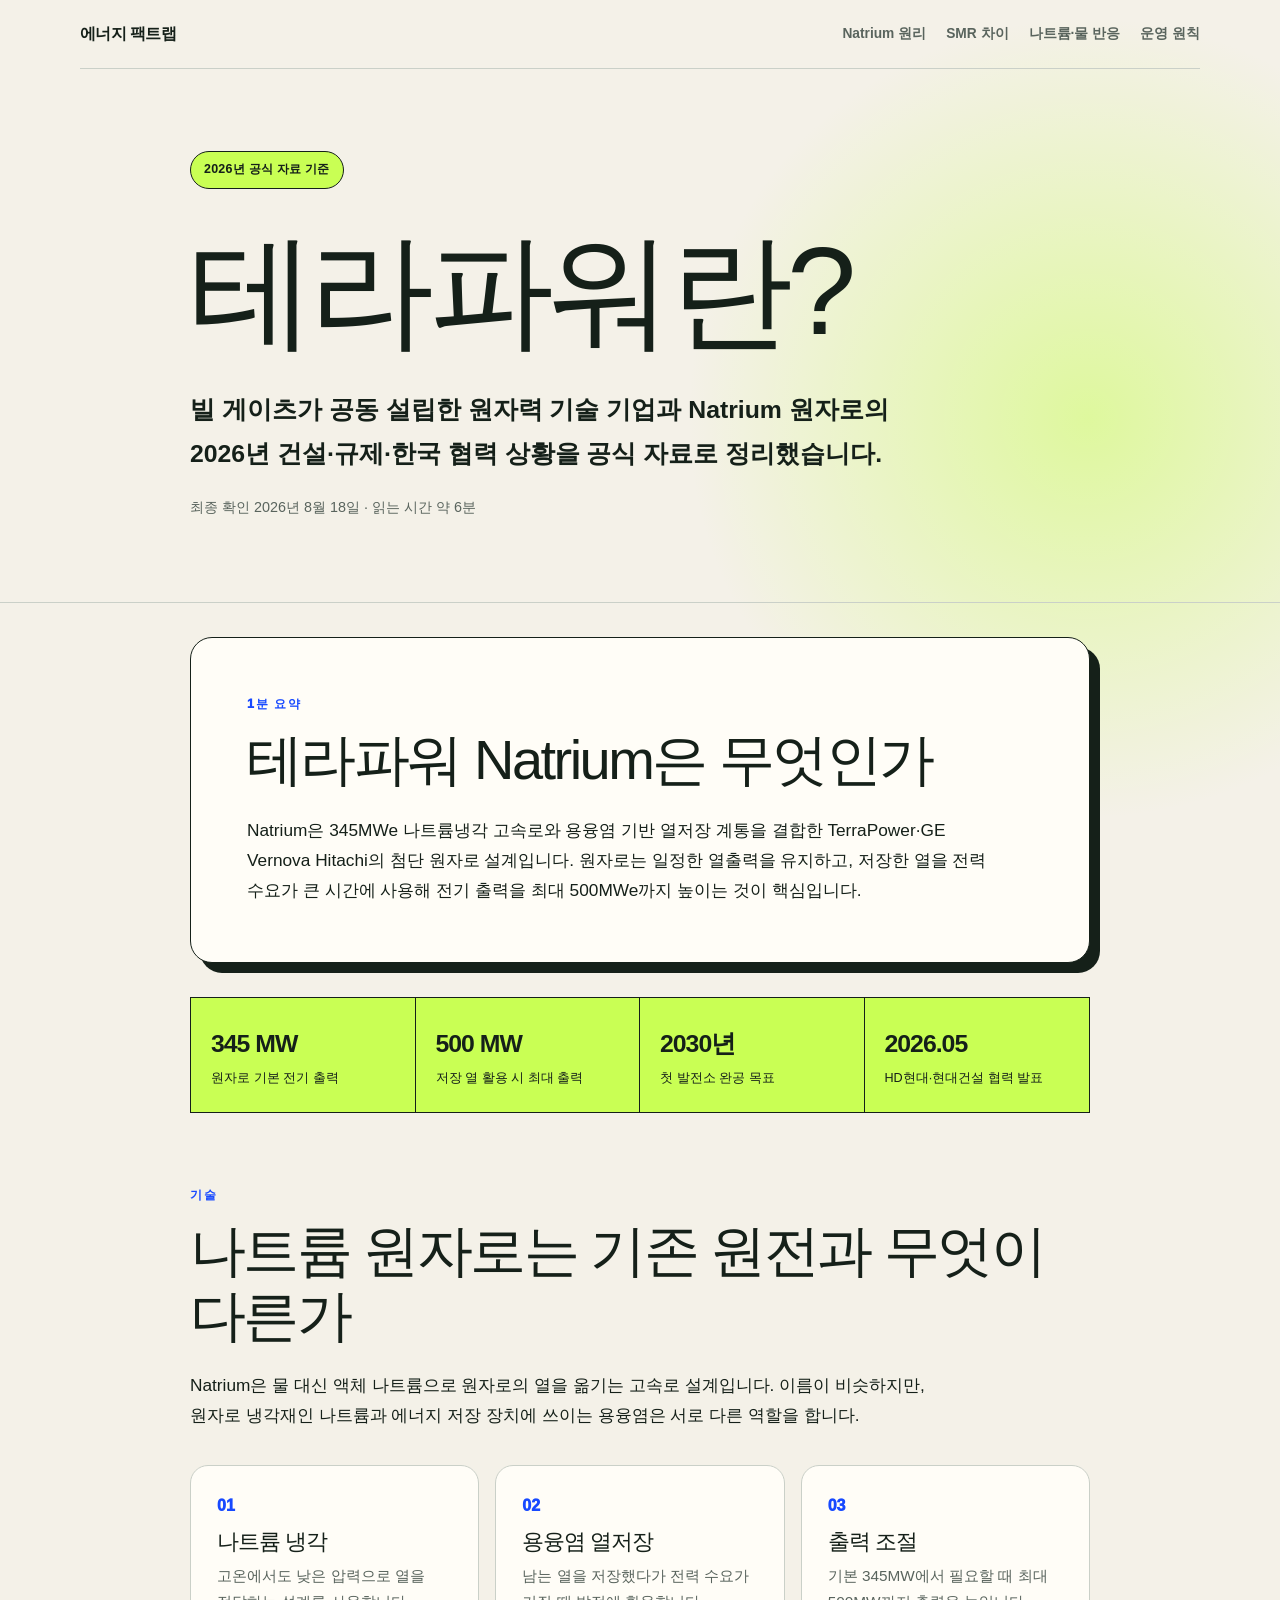
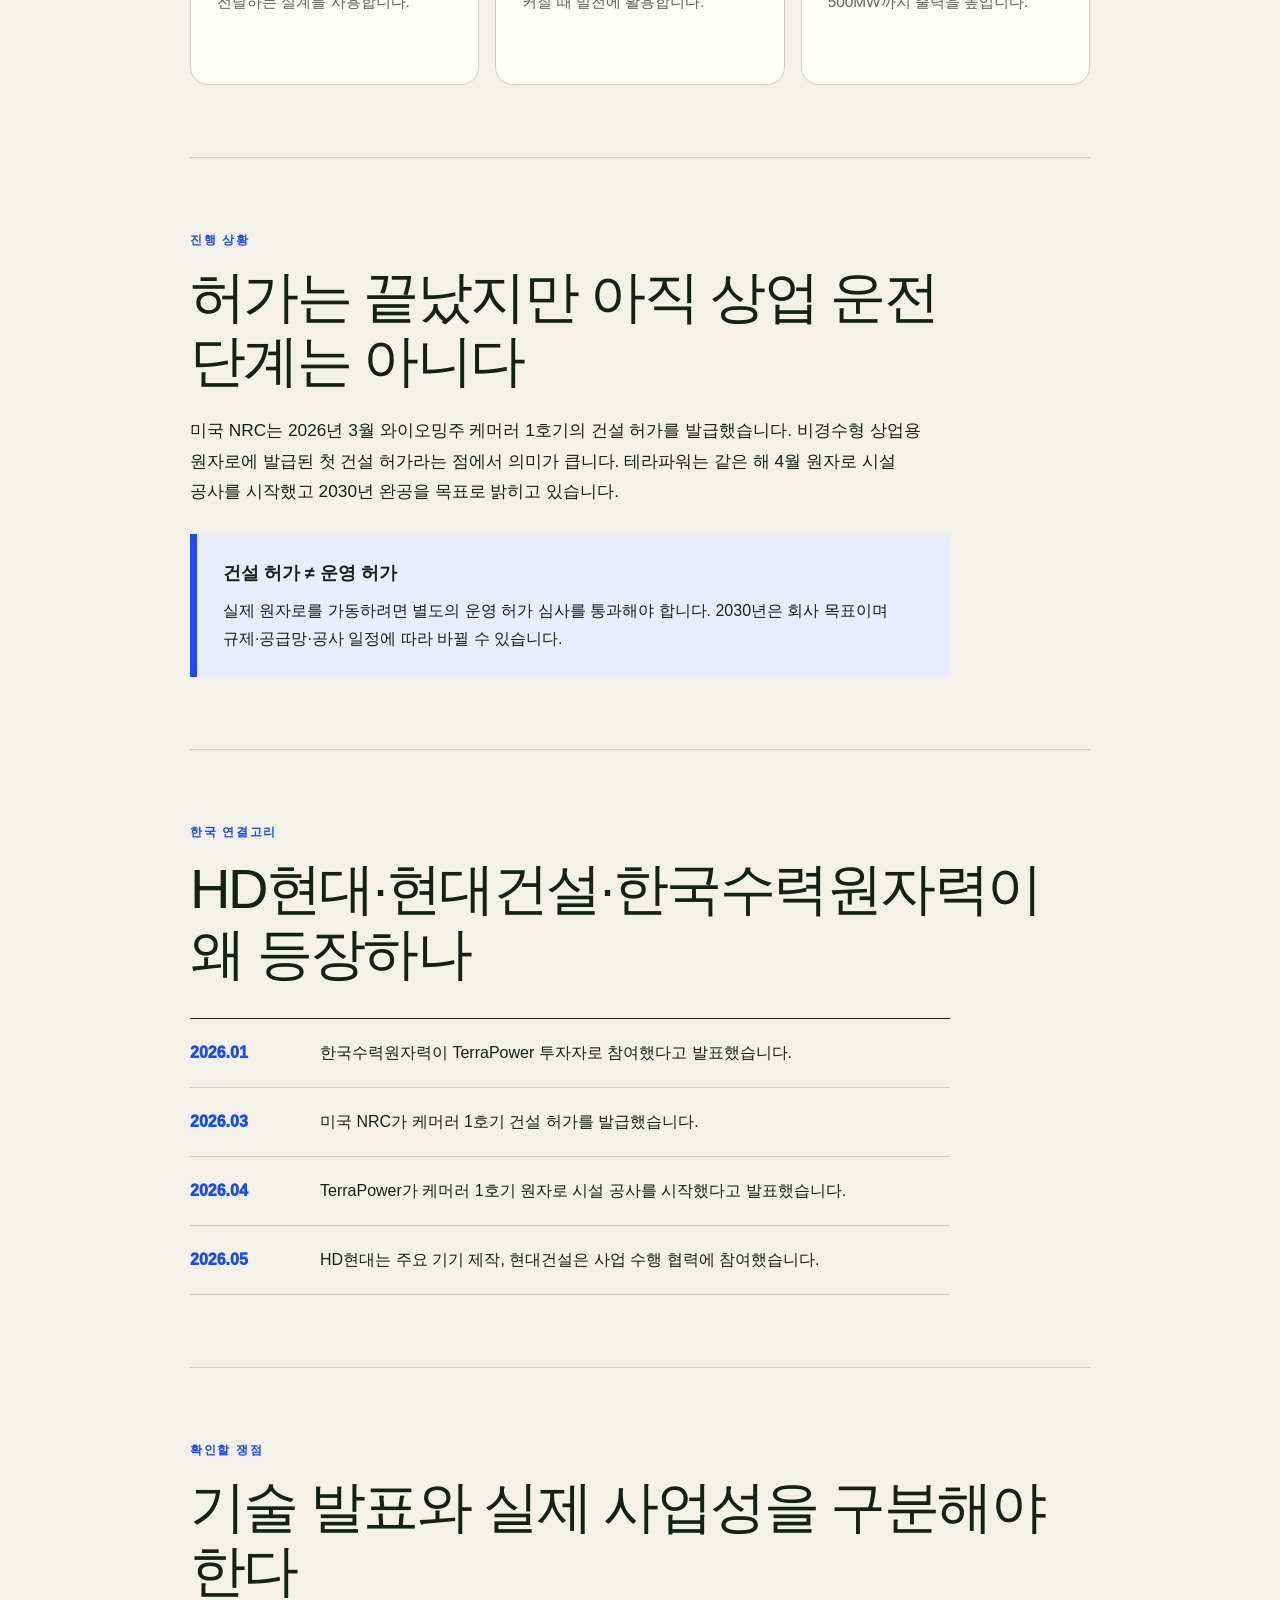
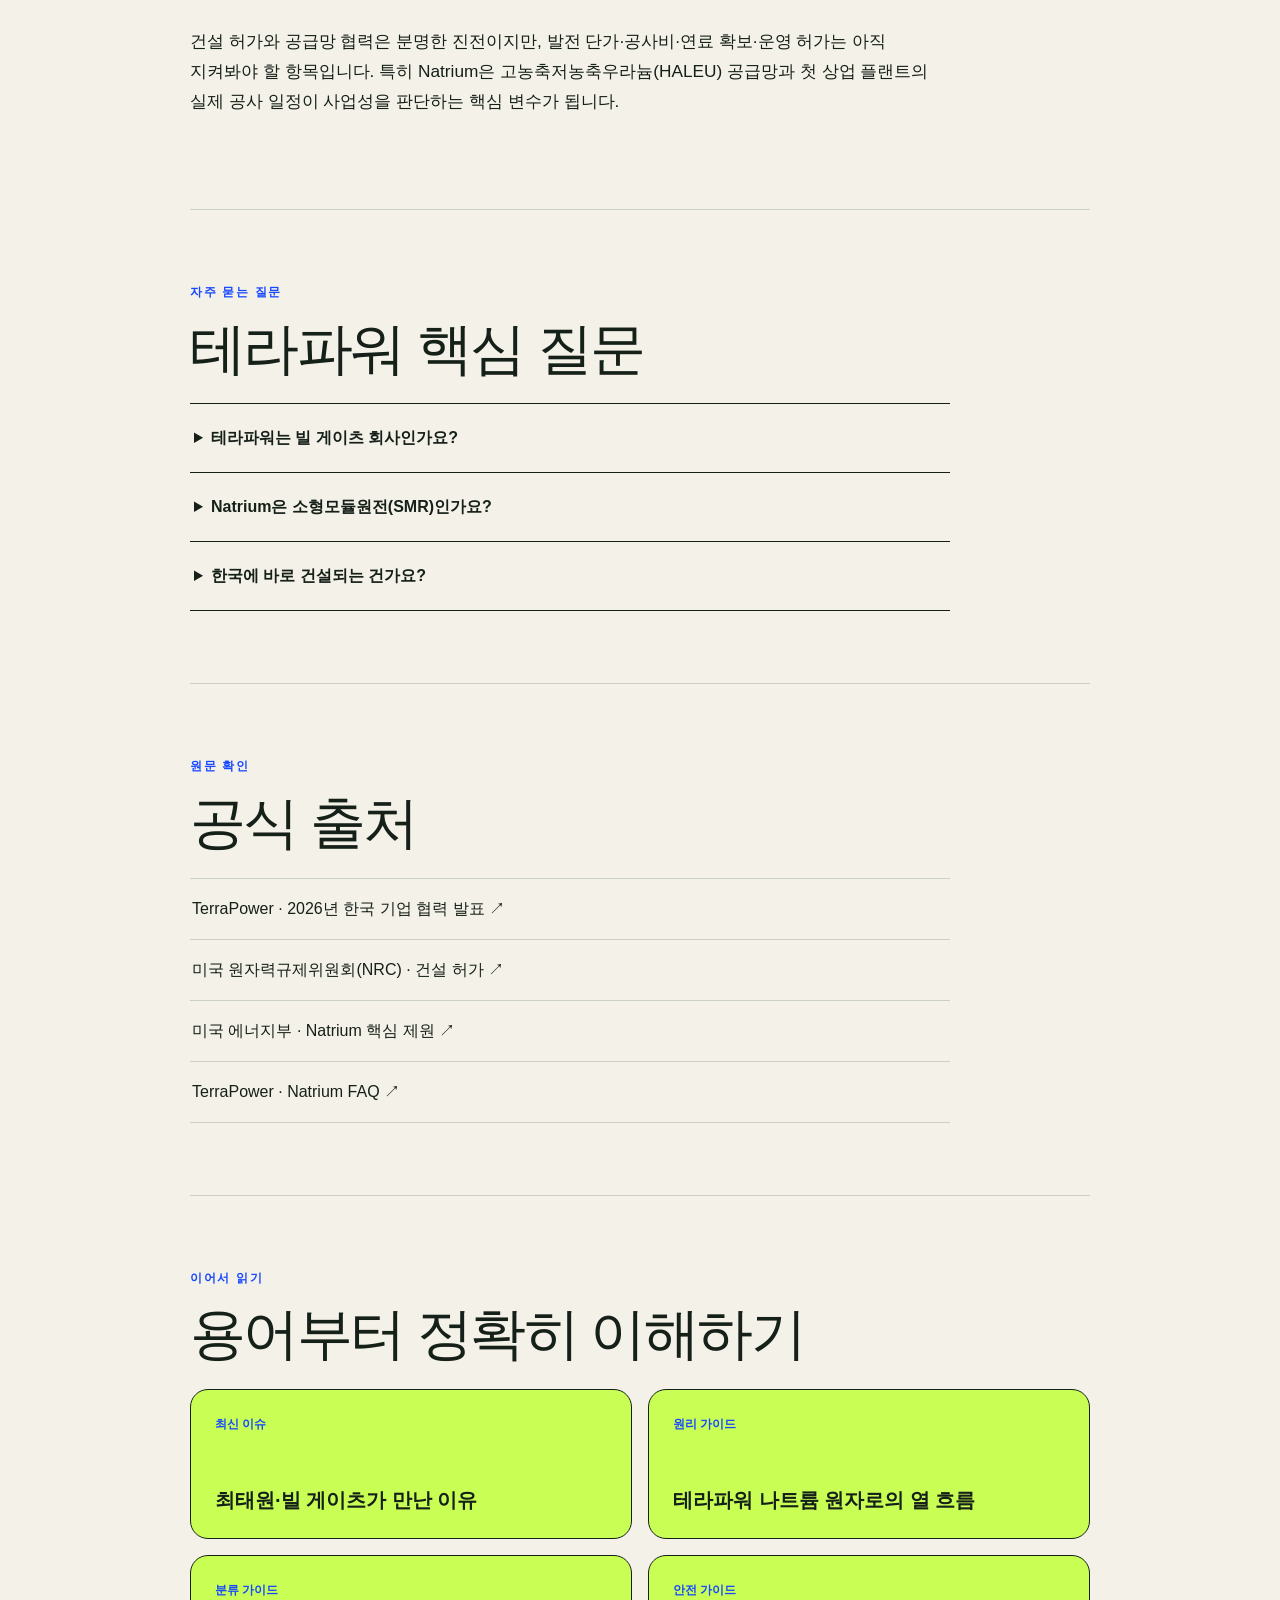
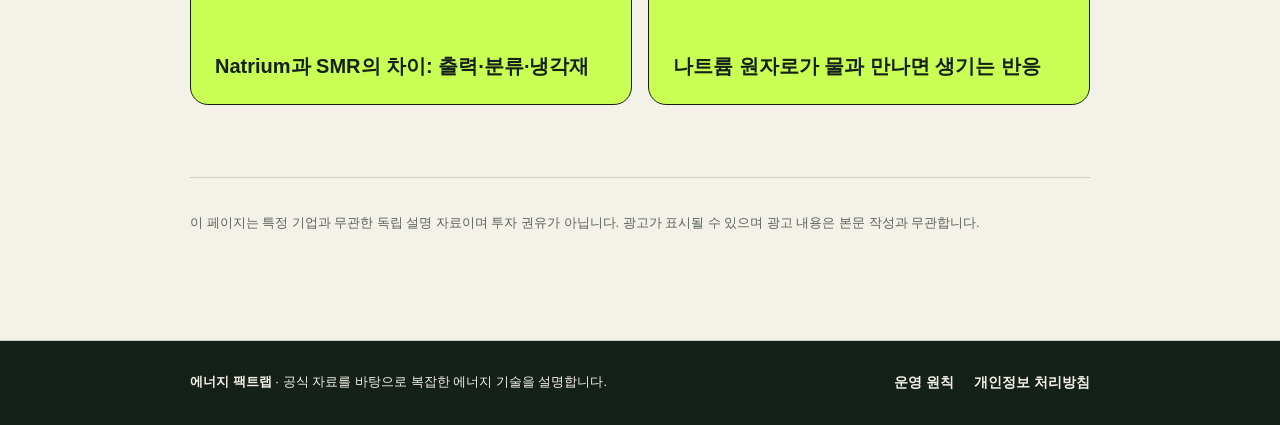
==== commit 11e6ee31: "Publish trending SMR explainer" ====
--- a/index.html
+++ b/index.html
@@ -1,2 +1,2 @@
-<!DOCTYPE html><html lang="ko"><head><meta charSet="utf-8"/><meta name="viewport" content="width=device-width, initial-scale=1"/><link rel="stylesheet" href="/_next/static/css/index.fmJe2c3a.css" data-rsc-css-href="/_next/static/css/index.fmJe2c3a.css" data-precedence="vite-rsc/importer-resources"/><script async="" src="https://pagead2.googlesyndication.com/pagead/js/adsbygoogle.js?client=ca-pub-3056165589405229" crossorigin="anonymous"></script>
-<title>테라파워란? Natrium 원자로와 2026년 진행 상황</title><meta name="description" content="테라파워의 Natrium 원자로, 2026년 건설 허가와 공사, HD현대·현대건설·한국수력원자력 협력을 공식 자료로 정리합니다."><meta name="robots" content="index, follow"><meta property="og:title" content="테라파워란? Natrium 원자로와 2026년 진행 상황"><meta property="og:description" content="테라파워의 Natrium 원자로, 2026년 건설 허가와 공사, HD현대·현대건설·한국수력원자력 협력을 공식 자료로 정리합니다."><meta property="og:url" content="https://qordjr2037-ctrl.github.io"><meta property="og:type" content="article"><meta property="og:locale" content="ko_KR"><meta property="og:image" content="https://qordjr2037-ctrl.github.io/og.png"><meta property="og:image:width" content="1536"><meta property="og:image:height" content="1024"><meta property="og:image:alt" content="테라파워와 Natrium 원자로 핵심 정리"><meta name="twitter:card" content="summary_large_image"><meta name="twitter:title" content="테라파워란? Natrium 원자로와 2026년 진행 상황"><meta name="twitter:description" content="테라파워의 Natrium 원자로, 2026년 건설 허가와 공사, HD현대·현대건설·한국수력원자력 협력을 공식 자료로 정리합니다."><meta name="twitter:image" content="https://qordjr2037-ctrl.github.io/og.png"><link rel="canonical" href="https://qordjr2037-ctrl.github.io"><meta name="google-adsense-account" content="ca-pub-3056165589405229"></head><body><header class="site-header"><a href="/" class="site-name">에너지 팩트랩</a><nav aria-label="주요 메뉴"><a href="/terrapower-natrium-principle">Natrium 원리</a><a href="/natrium-smr-difference">SMR 차이</a><a href="/sodium-water-reaction">나트륨·물 반응</a><a href="/about">운영 원칙</a></nav></header><main><header class="hero"><div class="wrap"><p class="trend">2026년 공식 자료 기준</p><h1>테라파워란?</h1><p class="dek">빌 게이츠가 공동 설립한 원자력 기술 기업과 Natrium 원자로의 2026년 건설·규제·한국 협력 상황을 공식 자료로 정리했습니다.</p><p class="updated">최종 확인 2026년 8월 18일 · 읽는 시간 약 6분</p></div></header><article class="wrap article"><section class="summary" aria-labelledby="one-minute"><p class="kicker">1분 요약</p><h2 id="one-minute">테라파워 Natrium은 무엇인가</h2><p>Natrium은 345MWe 나트륨냉각 고속로와 용융염 기반 열저장 계통을 결합한 TerraPower·GE Vernova Hitachi의 첨단 원자로 설계입니다. 원자로는 일정한 열출력을 유지하고, 저장한 열을 전력 수요가 큰 시간에 사용해 전기 출력을 최대 500MWe까지 높이는 것이 핵심입니다.</p></section><ul class="facts" aria-label="테라파워 핵심 숫자"><li><strong>345 MW</strong><span>원자로 기본 전기 출력</span></li><li><strong>500 MW</strong><span>저장 열 활용 시 최대 출력</span></li><li><strong>2030년</strong><span>첫 발전소 완공 목표</span></li><li><strong>2026.05</strong><span>HD현대·현대건설 협력 발표</span></li></ul><section><p class="kicker">기술</p><h2>나트륨 원자로는 기존 원전과 무엇이 다른가</h2><p>Natrium은 물 대신 액체 나트륨으로 원자로의 열을 옮기는 고속로 설계입니다. 이름이 비슷하지만, 원자로 냉각재인 나트륨과 에너지 저장 장치에 쓰이는 용융염은 서로 다른 역할을 합니다.</p><div class="compare"><div><span class="number">01</span><h3>나트륨 냉각</h3><p>고온에서도 낮은 압력으로 열을 전달하는 설계를 사용합니다.</p></div><div><span class="number">02</span><h3>용융염 열저장</h3><p>남는 열을 저장했다가 전력 수요가 커질 때 발전에 활용합니다.</p></div><div><span class="number">03</span><h3>출력 조절</h3><p>기본 345MW에서 필요할 때 최대 500MW까지 출력을 높입니다.</p></div></div></section><section><p class="kicker">진행 상황</p><h2>허가는 끝났지만 아직 상업 운전 단계는 아니다</h2><p>미국 NRC는 2026년 3월 와이오밍주 케머러 1호기의 건설 허가를 발급했습니다. 비경수형 상업용 원자로에 발급된 첫 건설 허가라는 점에서 의미가 큽니다. 테라파워는 같은 해 4월 원자로 시설 공사를 시작했고 2030년 완공을 목표로 밝히고 있습니다.</p><aside class="note"><strong>건설 허가 ≠ 운영 허가</strong><p>실제 원자로를 가동하려면 별도의 운영 허가 심사를 통과해야 합니다. 2030년은 회사 목표이며 규제·공급망·공사 일정에 따라 바뀔 수 있습니다.</p></aside></section><section><p class="kicker">한국 연결고리</p><h2>HD현대·현대건설·한국수력원자력이 왜 등장하나</h2><div class="timeline"><div><time>2026.01</time><p>한국수력원자력이 TerraPower 투자자로 참여했다고 발표했습니다.</p></div><div><time>2026.03</time><p>미국 NRC가 케머러 1호기 건설 허가를 발급했습니다.</p></div><div><time>2026.04</time><p>TerraPower가 케머러 1호기 원자로 시설 공사를 시작했다고 발표했습니다.</p></div><div><time>2026.05</time><p>HD현대는 주요 기기 제작, 현대건설은 사업 수행 협력에 참여했습니다.</p></div></div></section><section><p class="kicker">확인할 쟁점</p><h2>기술 발표와 실제 사업성을 구분해야 한다</h2><p>건설 허가와 공급망 협력은 분명한 진전이지만, 발전 단가·공사비·연료 확보·운영 허가는 아직 지켜봐야 할 항목입니다. 특히 Natrium은 고농축저농축우라늄(HALEU) 공급망과 첫 상업 플랜트의 실제 공사 일정이 사업성을 판단하는 핵심 변수가 됩니다.</p></section><section class="faq"><p class="kicker">자주 묻는 질문</p><h2>테라파워 핵심 질문</h2><details><summary>테라파워는 빌 게이츠 회사인가요?</summary><p>빌 게이츠와 공동 창립자들이 설립했으며, 게이츠가 창립자 겸 이사회 의장을 맡고 있습니다.</p></details><details><summary>Natrium은 소형모듈원전(SMR)인가요?</summary><p>국내 기사에서는 SMR로 함께 다뤄지지만, 공식적으로는 345MW급 나트륨냉각 고속로와 열저장 시스템을 결합한 첨단 원자로 설계입니다.</p></details><details><summary>한국에 바로 건설되는 건가요?</summary><p>아닙니다. 공개된 협력은 공급망과 해외 배치 협력에 관한 것이며, 한국 내 부지·사업자·착공 일정이 확정됐다는 발표는 없습니다.</p></details></section><section class="sources"><p class="kicker">원문 확인</p><h2>공식 출처</h2><ul><li><a href="https://www.terrapower.com/TerraPower-Announces-Key-Commercialization-Agreements-for-Natrium-Plants-with-Korean-Counterparts" target="_blank" rel="noreferrer">TerraPower · 2026년 한국 기업 협력 발표<span aria-hidden="true"> ↗</span></a></li><li><a href="https://www.nrc.gov/node/2156776" target="_blank" rel="noreferrer">미국 원자력규제위원회(NRC) · 건설 허가<span aria-hidden="true"> ↗</span></a></li><li><a href="https://www.energy.gov/ne/articles/nrc-issues-construction-permit-terrapowers-natrium-advanced-reactor" target="_blank" rel="noreferrer">미국 에너지부 · Natrium 핵심 제원<span aria-hidden="true"> ↗</span></a></li><li><a href="https://www.terrapower.com/faq/" target="_blank" rel="noreferrer">TerraPower · Natrium FAQ<span aria-hidden="true"> ↗</span></a></li></ul></section><section class="related" aria-labelledby="related-guides"><p class="kicker">이어서 읽기</p><h2 id="related-guides">용어부터 정확히 이해하기</h2><div class="related-grid"><a href="/terrapower-natrium-principle"><span>원리 가이드</span><strong>테라파워 나트륨 원자로의 열 흐름</strong></a><a href="/natrium-smr-difference"><span>분류 가이드</span><strong>Natrium과 SMR의 차이: 출력·분류·냉각재</strong></a><a href="/sodium-water-reaction"><span>안전 가이드</span><strong>나트륨 원자로가 물과 만나면 생기는 반응</strong></a></div></section><p class="disclosure">이 페이지는 특정 기업과 무관한 독립 설명 자료이며 투자 권유가 아닙니다. 광고가 표시될 수 있으며 광고 내용은 본문 작성과 무관합니다.</p></article></main><!--$--><!--/$--><footer class="site-footer"><div class="wrap footer-inner"><p><strong>에너지 팩트랩</strong> · 공식 자료를 바탕으로 복잡한 에너지 기술을 설명합니다.</p><nav aria-label="하단 메뉴"><a href="/about">운영 원칙</a><a href="/privacy">개인정보 처리방침</a></nav></div></footer></body></html>+<!DOCTYPE html><html lang="ko"><head><meta charSet="utf-8"/><meta name="viewport" content="width=device-width, initial-scale=1"/><link rel="stylesheet" href="/_next/static/css/index.fmJe2c3a.css" data-rsc-css-href="/_next/static/css/index.fmJe2c3a.css" data-precedence="vite-rsc/importer-resources"/><script async="" src="https://www.googletagmanager.com/gtag/js?id=G-1XGH07T3HP"></script><script async="" src="https://pagead2.googlesyndication.com/pagead/js/adsbygoogle.js?client=ca-pub-3056165589405229" crossorigin="anonymous"></script>
+<title>테라파워란? Natrium 원자로와 2026년 진행 상황</title><meta name="description" content="테라파워의 Natrium 원자로, 2026년 건설 허가와 공사, HD현대·현대건설·한국수력원자력 협력을 공식 자료로 정리합니다."><meta name="robots" content="index, follow"><meta property="og:title" content="테라파워란? Natrium 원자로와 2026년 진행 상황"><meta property="og:description" content="테라파워의 Natrium 원자로, 2026년 건설 허가와 공사, HD현대·현대건설·한국수력원자력 협력을 공식 자료로 정리합니다."><meta property="og:url" content="https://qordjr2037-ctrl.github.io/"><meta property="og:type" content="article"><meta property="og:locale" content="ko_KR"><meta property="og:image" content="https://qordjr2037-ctrl.github.io/og.png"><meta property="og:image:width" content="1536"><meta property="og:image:height" content="1024"><meta property="og:image:alt" content="테라파워와 Natrium 원자로 핵심 정리"><meta name="twitter:card" content="summary_large_image"><meta name="twitter:title" content="테라파워란? Natrium 원자로와 2026년 진행 상황"><meta name="twitter:description" content="테라파워의 Natrium 원자로, 2026년 건설 허가와 공사, HD현대·현대건설·한국수력원자력 협력을 공식 자료로 정리합니다."><meta name="twitter:image" content="https://qordjr2037-ctrl.github.io/og.png"><link rel="canonical" href="https://qordjr2037-ctrl.github.io/"><meta name="google-adsense-account" content="ca-pub-3056165589405229"></head><body><header class="site-header"><a href="/" class="site-name">에너지 팩트랩</a><nav aria-label="주요 메뉴"><a href="/terrapower-natrium-principle/">Natrium 원리</a><a href="/natrium-smr-difference/">SMR 차이</a><a href="/sodium-water-reaction/">나트륨·물 반응</a><a href="/about/">운영 원칙</a></nav></header><main><header class="hero"><div class="wrap"><p class="trend">2026년 공식 자료 기준</p><h1>테라파워란?</h1><p class="dek">빌 게이츠가 공동 설립한 원자력 기술 기업과 Natrium 원자로의 2026년 건설·규제·한국 협력 상황을 공식 자료로 정리했습니다.</p><p class="updated">최종 확인 2026년 8월 18일 · 읽는 시간 약 6분</p></div></header><article class="wrap article"><section class="summary" aria-labelledby="one-minute"><p class="kicker">1분 요약</p><h2 id="one-minute">테라파워 Natrium은 무엇인가</h2><p>Natrium은 345MWe 나트륨냉각 고속로와 용융염 기반 열저장 계통을 결합한 TerraPower·GE Vernova Hitachi의 첨단 원자로 설계입니다. 원자로는 일정한 열출력을 유지하고, 저장한 열을 전력 수요가 큰 시간에 사용해 전기 출력을 최대 500MWe까지 높이는 것이 핵심입니다.</p></section><ul class="facts" aria-label="테라파워 핵심 숫자"><li><strong>345 MW</strong><span>원자로 기본 전기 출력</span></li><li><strong>500 MW</strong><span>저장 열 활용 시 최대 출력</span></li><li><strong>2030년</strong><span>첫 발전소 완공 목표</span></li><li><strong>2026.05</strong><span>HD현대·현대건설 협력 발표</span></li></ul><section><p class="kicker">기술</p><h2>나트륨 원자로는 기존 원전과 무엇이 다른가</h2><p>Natrium은 물 대신 액체 나트륨으로 원자로의 열을 옮기는 고속로 설계입니다. 이름이 비슷하지만, 원자로 냉각재인 나트륨과 에너지 저장 장치에 쓰이는 용융염은 서로 다른 역할을 합니다.</p><div class="compare"><div><span class="number">01</span><h3>나트륨 냉각</h3><p>고온에서도 낮은 압력으로 열을 전달하는 설계를 사용합니다.</p></div><div><span class="number">02</span><h3>용융염 열저장</h3><p>남는 열을 저장했다가 전력 수요가 커질 때 발전에 활용합니다.</p></div><div><span class="number">03</span><h3>출력 조절</h3><p>기본 345MW에서 필요할 때 최대 500MW까지 출력을 높입니다.</p></div></div></section><section><p class="kicker">진행 상황</p><h2>허가는 끝났지만 아직 상업 운전 단계는 아니다</h2><p>미국 NRC는 2026년 3월 와이오밍주 케머러 1호기의 건설 허가를 발급했습니다. 비경수형 상업용 원자로에 발급된 첫 건설 허가라는 점에서 의미가 큽니다. 테라파워는 같은 해 4월 원자로 시설 공사를 시작했고 2030년 완공을 목표로 밝히고 있습니다.</p><aside class="note"><strong>건설 허가 ≠ 운영 허가</strong><p>실제 원자로를 가동하려면 별도의 운영 허가 심사를 통과해야 합니다. 2030년은 회사 목표이며 규제·공급망·공사 일정에 따라 바뀔 수 있습니다.</p></aside></section><section><p class="kicker">한국 연결고리</p><h2>HD현대·현대건설·한국수력원자력이 왜 등장하나</h2><div class="timeline"><div><time>2026.01</time><p>한국수력원자력이 TerraPower 투자자로 참여했다고 발표했습니다.</p></div><div><time>2026.03</time><p>미국 NRC가 케머러 1호기 건설 허가를 발급했습니다.</p></div><div><time>2026.04</time><p>TerraPower가 케머러 1호기 원자로 시설 공사를 시작했다고 발표했습니다.</p></div><div><time>2026.05</time><p>HD현대는 주요 기기 제작, 현대건설은 사업 수행 협력에 참여했습니다.</p></div></div></section><section><p class="kicker">확인할 쟁점</p><h2>기술 발표와 실제 사업성을 구분해야 한다</h2><p>건설 허가와 공급망 협력은 분명한 진전이지만, 발전 단가·공사비·연료 확보·운영 허가는 아직 지켜봐야 할 항목입니다. 특히 Natrium은 고농축저농축우라늄(HALEU) 공급망과 첫 상업 플랜트의 실제 공사 일정이 사업성을 판단하는 핵심 변수가 됩니다.</p></section><section class="faq"><p class="kicker">자주 묻는 질문</p><h2>테라파워 핵심 질문</h2><details><summary>테라파워는 빌 게이츠 회사인가요?</summary><p>빌 게이츠와 공동 창립자들이 설립했으며, 게이츠가 창립자 겸 이사회 의장을 맡고 있습니다.</p></details><details><summary>Natrium은 소형모듈원전(SMR)인가요?</summary><p>국내 기사에서는 SMR로 함께 다뤄지지만, 공식적으로는 345MW급 나트륨냉각 고속로와 열저장 시스템을 결합한 첨단 원자로 설계입니다.</p></details><details><summary>한국에 바로 건설되는 건가요?</summary><p>아닙니다. 공개된 협력은 공급망과 해외 배치 협력에 관한 것이며, 한국 내 부지·사업자·착공 일정이 확정됐다는 발표는 없습니다.</p></details></section><section class="sources"><p class="kicker">원문 확인</p><h2>공식 출처</h2><ul><li><a href="https://www.terrapower.com/TerraPower-Announces-Key-Commercialization-Agreements-for-Natrium-Plants-with-Korean-Counterparts" target="_blank" rel="noreferrer">TerraPower · 2026년 한국 기업 협력 발표<span aria-hidden="true"> ↗</span></a></li><li><a href="https://www.nrc.gov/node/2156776" target="_blank" rel="noreferrer">미국 원자력규제위원회(NRC) · 건설 허가<span aria-hidden="true"> ↗</span></a></li><li><a href="https://www.energy.gov/ne/articles/nrc-issues-construction-permit-terrapowers-natrium-advanced-reactor" target="_blank" rel="noreferrer">미국 에너지부 · Natrium 핵심 제원<span aria-hidden="true"> ↗</span></a></li><li><a href="https://www.terrapower.com/faq/" target="_blank" rel="noreferrer">TerraPower · Natrium FAQ<span aria-hidden="true"> ↗</span></a></li></ul></section><section class="related" aria-labelledby="related-guides"><p class="kicker">이어서 읽기</p><h2 id="related-guides">용어부터 정확히 이해하기</h2><div class="related-grid"><a href="/choi-tae-won-bill-gates-smr/"><span>최신 이슈</span><strong>최태원·빌 게이츠가 만난 이유</strong></a><a href="/terrapower-natrium-principle/"><span>원리 가이드</span><strong>테라파워 나트륨 원자로의 열 흐름</strong></a><a href="/natrium-smr-difference/"><span>분류 가이드</span><strong>Natrium과 SMR의 차이: 출력·분류·냉각재</strong></a><a href="/sodium-water-reaction/"><span>안전 가이드</span><strong>나트륨 원자로가 물과 만나면 생기는 반응</strong></a></div></section><p class="disclosure">이 페이지는 특정 기업과 무관한 독립 설명 자료이며 투자 권유가 아닙니다. 광고가 표시될 수 있으며 광고 내용은 본문 작성과 무관합니다.</p></article></main><!--$--><!--/$--><footer class="site-footer"><div class="wrap footer-inner"><p><strong>에너지 팩트랩</strong> · 공식 자료를 바탕으로 복잡한 에너지 기술을 설명합니다.</p><nav aria-label="하단 메뉴"><a href="/about/">운영 원칙</a><a href="/privacy/">개인정보 처리방침</a></nav></div></footer><script>window.dataLayer=window.dataLayer||[];function gtag(){dataLayer.push(arguments)}gtag('js',new Date());gtag('config','G-1XGH07T3HP');</script></body></html>
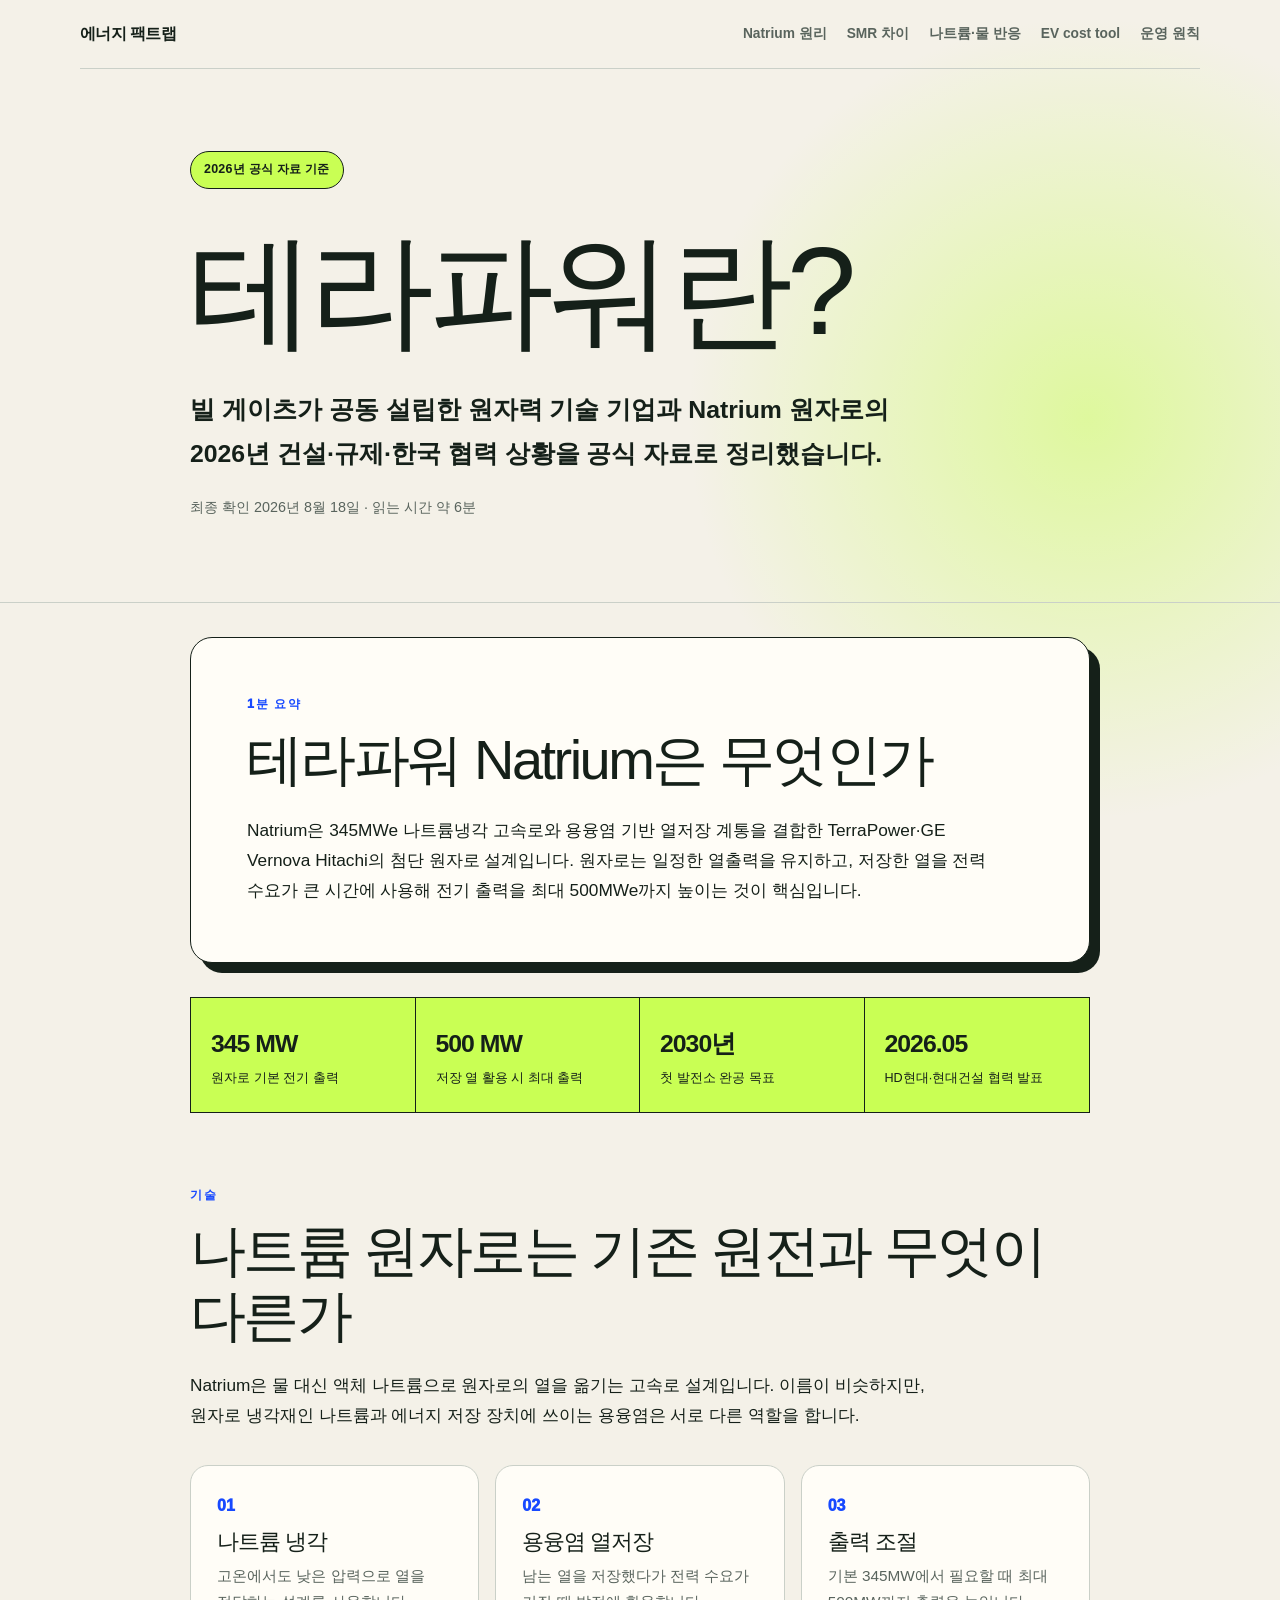
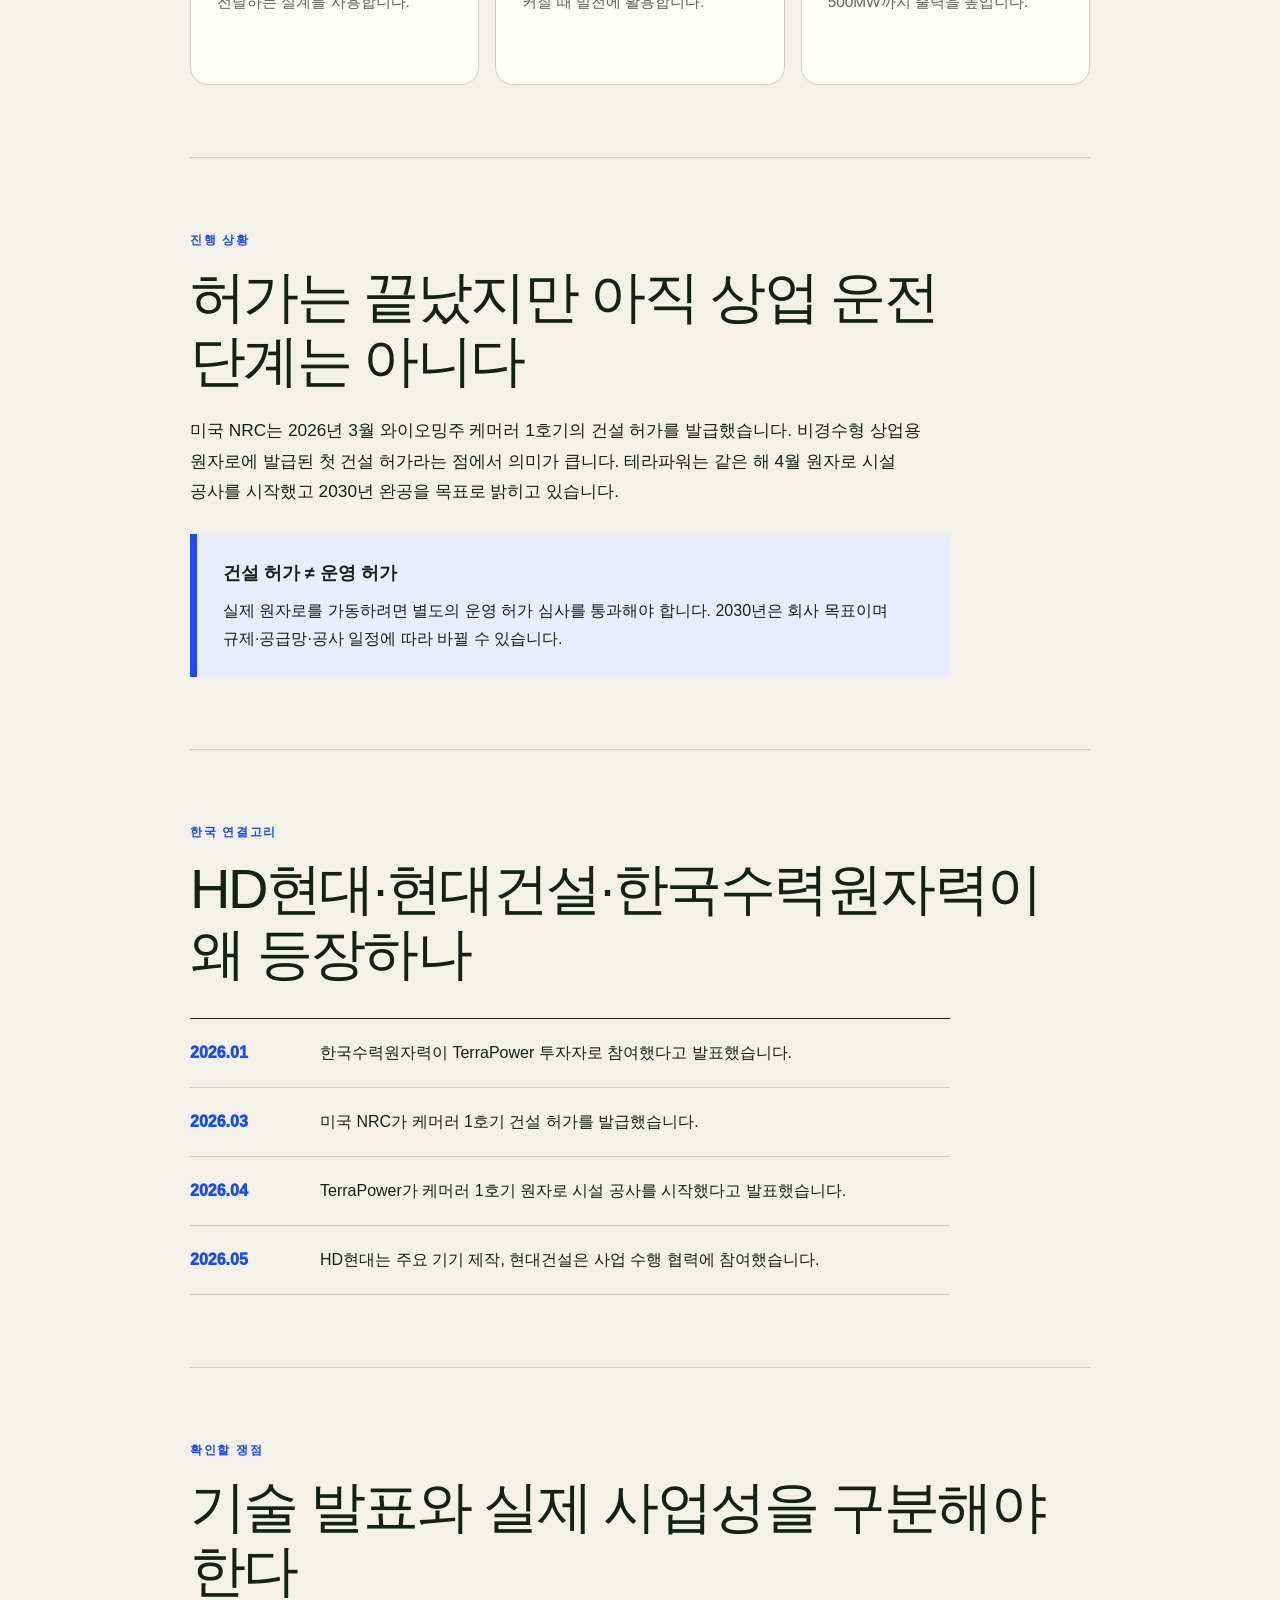
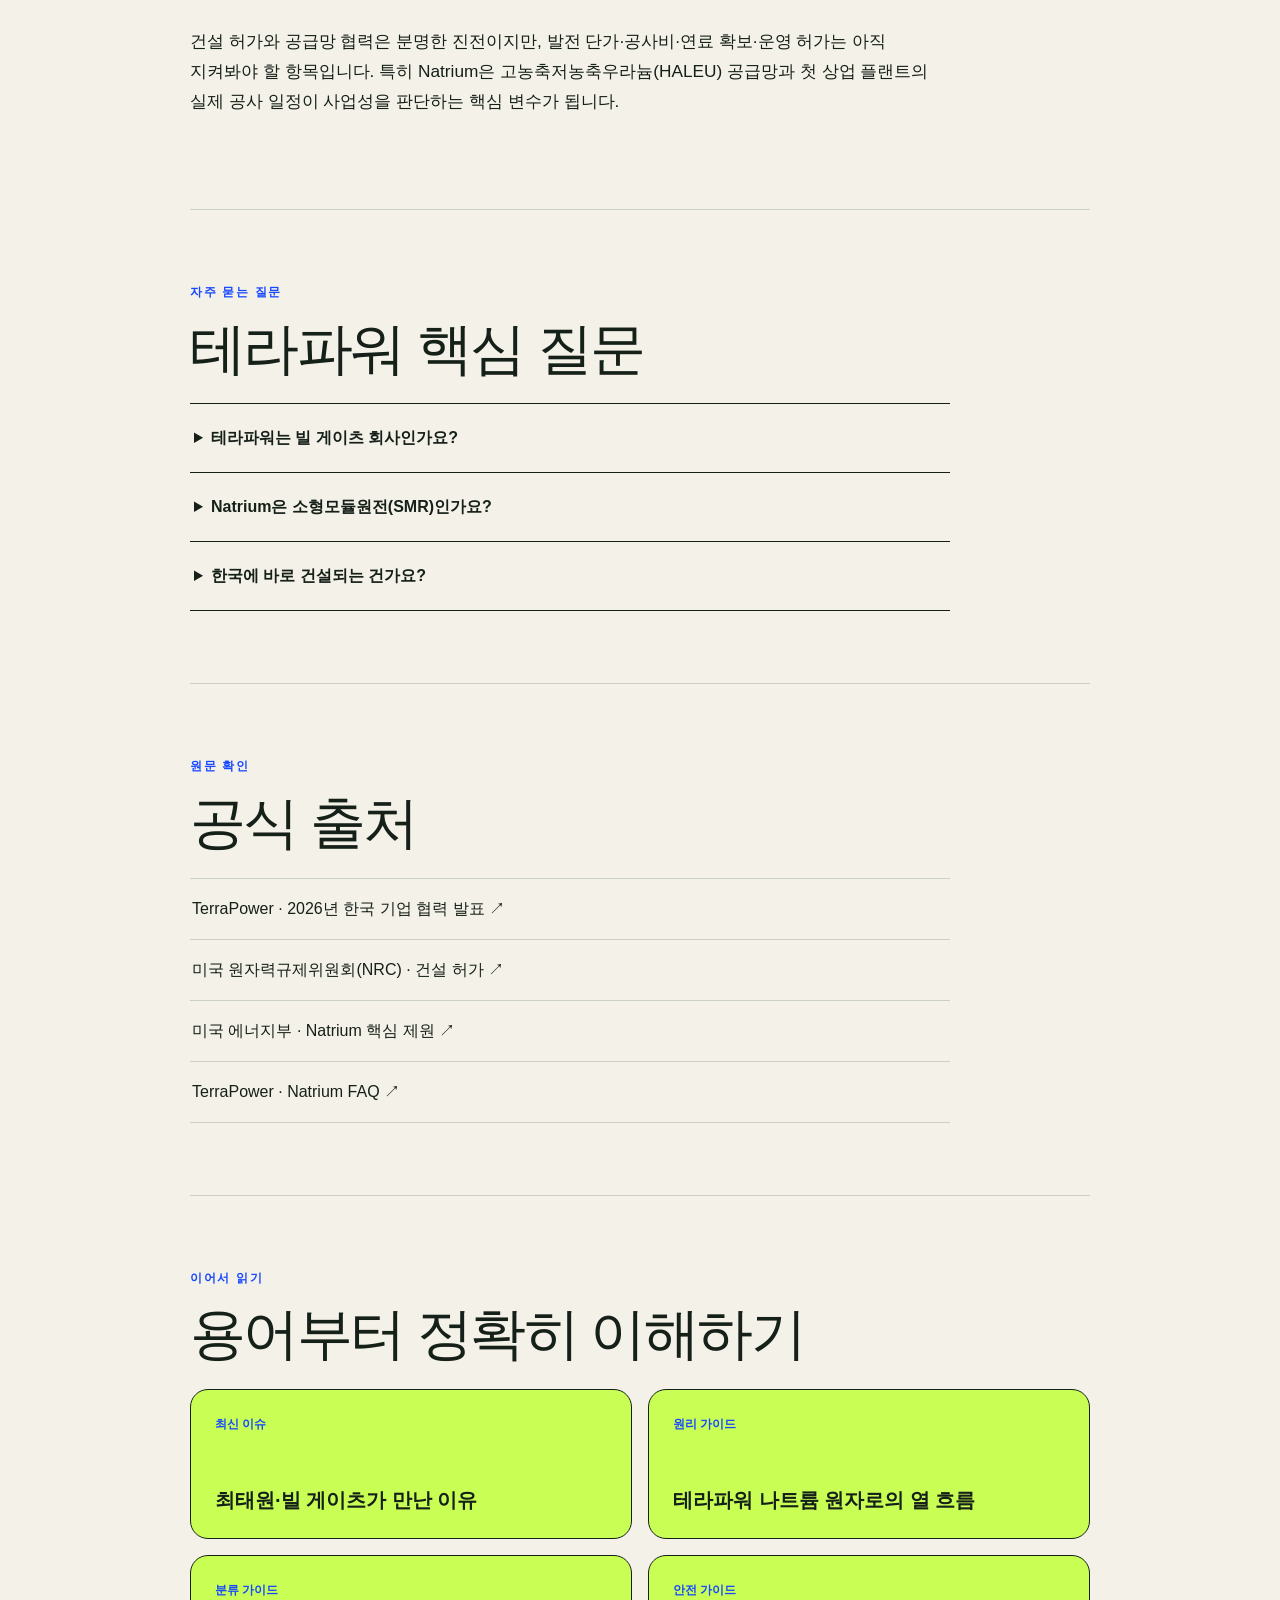
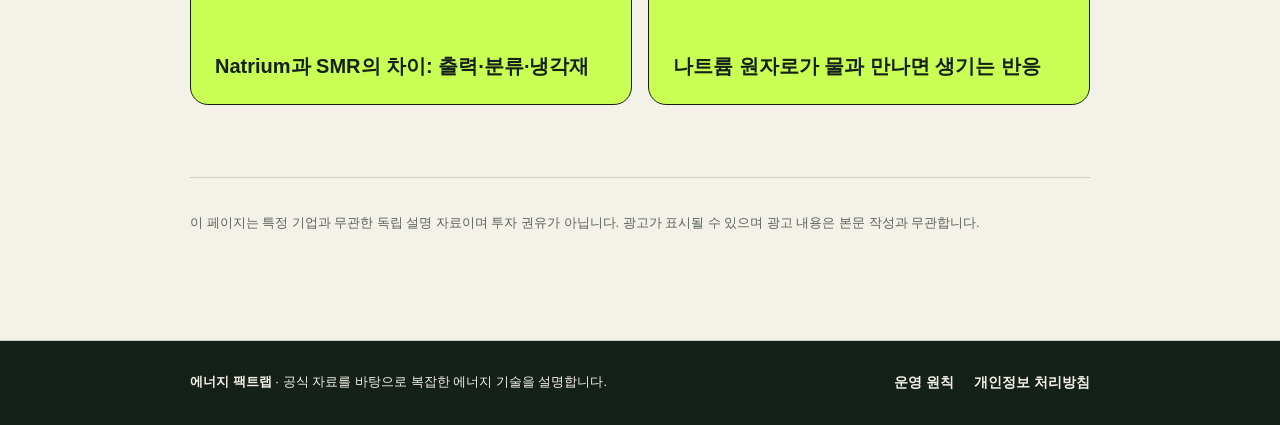
==== commit d88206cd: "Publish US EV charging cost experiment" ====
--- a/index.html
+++ b/index.html
@@ -1,2 +1,2 @@
-<!DOCTYPE html><html lang="ko"><head><meta charSet="utf-8"/><meta name="viewport" content="width=device-width, initial-scale=1"/><link rel="stylesheet" href="/_next/static/css/index.fmJe2c3a.css" data-rsc-css-href="/_next/static/css/index.fmJe2c3a.css" data-precedence="vite-rsc/importer-resources"/><script async="" src="https://www.googletagmanager.com/gtag/js?id=G-1XGH07T3HP"></script><script async="" src="https://pagead2.googlesyndication.com/pagead/js/adsbygoogle.js?client=ca-pub-3056165589405229" crossorigin="anonymous"></script>
-<title>테라파워란? Natrium 원자로와 2026년 진행 상황</title><meta name="description" content="테라파워의 Natrium 원자로, 2026년 건설 허가와 공사, HD현대·현대건설·한국수력원자력 협력을 공식 자료로 정리합니다."><meta name="robots" content="index, follow"><meta property="og:title" content="테라파워란? Natrium 원자로와 2026년 진행 상황"><meta property="og:description" content="테라파워의 Natrium 원자로, 2026년 건설 허가와 공사, HD현대·현대건설·한국수력원자력 협력을 공식 자료로 정리합니다."><meta property="og:url" content="https://qordjr2037-ctrl.github.io/"><meta property="og:type" content="article"><meta property="og:locale" content="ko_KR"><meta property="og:image" content="https://qordjr2037-ctrl.github.io/og.png"><meta property="og:image:width" content="1536"><meta property="og:image:height" content="1024"><meta property="og:image:alt" content="테라파워와 Natrium 원자로 핵심 정리"><meta name="twitter:card" content="summary_large_image"><meta name="twitter:title" content="테라파워란? Natrium 원자로와 2026년 진행 상황"><meta name="twitter:description" content="테라파워의 Natrium 원자로, 2026년 건설 허가와 공사, HD현대·현대건설·한국수력원자력 협력을 공식 자료로 정리합니다."><meta name="twitter:image" content="https://qordjr2037-ctrl.github.io/og.png"><link rel="canonical" href="https://qordjr2037-ctrl.github.io/"><meta name="google-adsense-account" content="ca-pub-3056165589405229"></head><body><header class="site-header"><a href="/" class="site-name">에너지 팩트랩</a><nav aria-label="주요 메뉴"><a href="/terrapower-natrium-principle/">Natrium 원리</a><a href="/natrium-smr-difference/">SMR 차이</a><a href="/sodium-water-reaction/">나트륨·물 반응</a><a href="/about/">운영 원칙</a></nav></header><main><header class="hero"><div class="wrap"><p class="trend">2026년 공식 자료 기준</p><h1>테라파워란?</h1><p class="dek">빌 게이츠가 공동 설립한 원자력 기술 기업과 Natrium 원자로의 2026년 건설·규제·한국 협력 상황을 공식 자료로 정리했습니다.</p><p class="updated">최종 확인 2026년 8월 18일 · 읽는 시간 약 6분</p></div></header><article class="wrap article"><section class="summary" aria-labelledby="one-minute"><p class="kicker">1분 요약</p><h2 id="one-minute">테라파워 Natrium은 무엇인가</h2><p>Natrium은 345MWe 나트륨냉각 고속로와 용융염 기반 열저장 계통을 결합한 TerraPower·GE Vernova Hitachi의 첨단 원자로 설계입니다. 원자로는 일정한 열출력을 유지하고, 저장한 열을 전력 수요가 큰 시간에 사용해 전기 출력을 최대 500MWe까지 높이는 것이 핵심입니다.</p></section><ul class="facts" aria-label="테라파워 핵심 숫자"><li><strong>345 MW</strong><span>원자로 기본 전기 출력</span></li><li><strong>500 MW</strong><span>저장 열 활용 시 최대 출력</span></li><li><strong>2030년</strong><span>첫 발전소 완공 목표</span></li><li><strong>2026.05</strong><span>HD현대·현대건설 협력 발표</span></li></ul><section><p class="kicker">기술</p><h2>나트륨 원자로는 기존 원전과 무엇이 다른가</h2><p>Natrium은 물 대신 액체 나트륨으로 원자로의 열을 옮기는 고속로 설계입니다. 이름이 비슷하지만, 원자로 냉각재인 나트륨과 에너지 저장 장치에 쓰이는 용융염은 서로 다른 역할을 합니다.</p><div class="compare"><div><span class="number">01</span><h3>나트륨 냉각</h3><p>고온에서도 낮은 압력으로 열을 전달하는 설계를 사용합니다.</p></div><div><span class="number">02</span><h3>용융염 열저장</h3><p>남는 열을 저장했다가 전력 수요가 커질 때 발전에 활용합니다.</p></div><div><span class="number">03</span><h3>출력 조절</h3><p>기본 345MW에서 필요할 때 최대 500MW까지 출력을 높입니다.</p></div></div></section><section><p class="kicker">진행 상황</p><h2>허가는 끝났지만 아직 상업 운전 단계는 아니다</h2><p>미국 NRC는 2026년 3월 와이오밍주 케머러 1호기의 건설 허가를 발급했습니다. 비경수형 상업용 원자로에 발급된 첫 건설 허가라는 점에서 의미가 큽니다. 테라파워는 같은 해 4월 원자로 시설 공사를 시작했고 2030년 완공을 목표로 밝히고 있습니다.</p><aside class="note"><strong>건설 허가 ≠ 운영 허가</strong><p>실제 원자로를 가동하려면 별도의 운영 허가 심사를 통과해야 합니다. 2030년은 회사 목표이며 규제·공급망·공사 일정에 따라 바뀔 수 있습니다.</p></aside></section><section><p class="kicker">한국 연결고리</p><h2>HD현대·현대건설·한국수력원자력이 왜 등장하나</h2><div class="timeline"><div><time>2026.01</time><p>한국수력원자력이 TerraPower 투자자로 참여했다고 발표했습니다.</p></div><div><time>2026.03</time><p>미국 NRC가 케머러 1호기 건설 허가를 발급했습니다.</p></div><div><time>2026.04</time><p>TerraPower가 케머러 1호기 원자로 시설 공사를 시작했다고 발표했습니다.</p></div><div><time>2026.05</time><p>HD현대는 주요 기기 제작, 현대건설은 사업 수행 협력에 참여했습니다.</p></div></div></section><section><p class="kicker">확인할 쟁점</p><h2>기술 발표와 실제 사업성을 구분해야 한다</h2><p>건설 허가와 공급망 협력은 분명한 진전이지만, 발전 단가·공사비·연료 확보·운영 허가는 아직 지켜봐야 할 항목입니다. 특히 Natrium은 고농축저농축우라늄(HALEU) 공급망과 첫 상업 플랜트의 실제 공사 일정이 사업성을 판단하는 핵심 변수가 됩니다.</p></section><section class="faq"><p class="kicker">자주 묻는 질문</p><h2>테라파워 핵심 질문</h2><details><summary>테라파워는 빌 게이츠 회사인가요?</summary><p>빌 게이츠와 공동 창립자들이 설립했으며, 게이츠가 창립자 겸 이사회 의장을 맡고 있습니다.</p></details><details><summary>Natrium은 소형모듈원전(SMR)인가요?</summary><p>국내 기사에서는 SMR로 함께 다뤄지지만, 공식적으로는 345MW급 나트륨냉각 고속로와 열저장 시스템을 결합한 첨단 원자로 설계입니다.</p></details><details><summary>한국에 바로 건설되는 건가요?</summary><p>아닙니다. 공개된 협력은 공급망과 해외 배치 협력에 관한 것이며, 한국 내 부지·사업자·착공 일정이 확정됐다는 발표는 없습니다.</p></details></section><section class="sources"><p class="kicker">원문 확인</p><h2>공식 출처</h2><ul><li><a href="https://www.terrapower.com/TerraPower-Announces-Key-Commercialization-Agreements-for-Natrium-Plants-with-Korean-Counterparts" target="_blank" rel="noreferrer">TerraPower · 2026년 한국 기업 협력 발표<span aria-hidden="true"> ↗</span></a></li><li><a href="https://www.nrc.gov/node/2156776" target="_blank" rel="noreferrer">미국 원자력규제위원회(NRC) · 건설 허가<span aria-hidden="true"> ↗</span></a></li><li><a href="https://www.energy.gov/ne/articles/nrc-issues-construction-permit-terrapowers-natrium-advanced-reactor" target="_blank" rel="noreferrer">미국 에너지부 · Natrium 핵심 제원<span aria-hidden="true"> ↗</span></a></li><li><a href="https://www.terrapower.com/faq/" target="_blank" rel="noreferrer">TerraPower · Natrium FAQ<span aria-hidden="true"> ↗</span></a></li></ul></section><section class="related" aria-labelledby="related-guides"><p class="kicker">이어서 읽기</p><h2 id="related-guides">용어부터 정확히 이해하기</h2><div class="related-grid"><a href="/choi-tae-won-bill-gates-smr/"><span>최신 이슈</span><strong>최태원·빌 게이츠가 만난 이유</strong></a><a href="/terrapower-natrium-principle/"><span>원리 가이드</span><strong>테라파워 나트륨 원자로의 열 흐름</strong></a><a href="/natrium-smr-difference/"><span>분류 가이드</span><strong>Natrium과 SMR의 차이: 출력·분류·냉각재</strong></a><a href="/sodium-water-reaction/"><span>안전 가이드</span><strong>나트륨 원자로가 물과 만나면 생기는 반응</strong></a></div></section><p class="disclosure">이 페이지는 특정 기업과 무관한 독립 설명 자료이며 투자 권유가 아닙니다. 광고가 표시될 수 있으며 광고 내용은 본문 작성과 무관합니다.</p></article></main><!--$--><!--/$--><footer class="site-footer"><div class="wrap footer-inner"><p><strong>에너지 팩트랩</strong> · 공식 자료를 바탕으로 복잡한 에너지 기술을 설명합니다.</p><nav aria-label="하단 메뉴"><a href="/about/">운영 원칙</a><a href="/privacy/">개인정보 처리방침</a></nav></div></footer><script>window.dataLayer=window.dataLayer||[];function gtag(){dataLayer.push(arguments)}gtag('js',new Date());gtag('config','G-1XGH07T3HP');</script></body></html>+<!DOCTYPE html><html lang="ko"><head><meta charSet="utf-8"/><meta name="viewport" content="width=device-width, initial-scale=1"/><link rel="stylesheet" href="/_next/static/css/index.DDWJaBuq.css" data-rsc-css-href="/_next/static/css/index.DDWJaBuq.css" data-precedence="vite-rsc/importer-resources"/><script async="" src="https://www.googletagmanager.com/gtag/js?id=G-1XGH07T3HP"></script><script async="" src="https://pagead2.googlesyndication.com/pagead/js/adsbygoogle.js?client=ca-pub-3056165589405229" crossorigin="anonymous"></script>
+<title>테라파워란? Natrium 원자로와 2026년 진행 상황</title><meta name="description" content="테라파워의 Natrium 원자로, 2026년 건설 허가와 공사, HD현대·현대건설·한국수력원자력 협력을 공식 자료로 정리합니다."><meta name="robots" content="index, follow"><meta property="og:title" content="테라파워란? Natrium 원자로와 2026년 진행 상황"><meta property="og:description" content="테라파워의 Natrium 원자로, 2026년 건설 허가와 공사, HD현대·현대건설·한국수력원자력 협력을 공식 자료로 정리합니다."><meta property="og:url" content="https://qordjr2037-ctrl.github.io/"><meta property="og:type" content="article"><meta property="og:locale" content="ko_KR"><meta property="og:image" content="https://qordjr2037-ctrl.github.io/og.png"><meta property="og:image:width" content="1536"><meta property="og:image:height" content="1024"><meta property="og:image:alt" content="테라파워와 Natrium 원자로 핵심 정리"><meta name="twitter:card" content="summary_large_image"><meta name="twitter:title" content="테라파워란? Natrium 원자로와 2026년 진행 상황"><meta name="twitter:description" content="테라파워의 Natrium 원자로, 2026년 건설 허가와 공사, HD현대·현대건설·한국수력원자력 협력을 공식 자료로 정리합니다."><meta name="twitter:image" content="https://qordjr2037-ctrl.github.io/og.png"><link rel="canonical" href="https://qordjr2037-ctrl.github.io/"><meta name="google-adsense-account" content="ca-pub-3056165589405229"></head><body><header class="site-header"><a href="/" class="site-name">에너지 팩트랩</a><nav aria-label="주요 메뉴"><a href="/terrapower-natrium-principle/">Natrium 원리</a><a href="/natrium-smr-difference/">SMR 차이</a><a href="/sodium-water-reaction/">나트륨·물 반응</a><a href="/ev-charging-cost-calculator/">EV cost tool</a><a href="/about/">운영 원칙</a></nav></header><main><header class="hero"><div class="wrap"><p class="trend">2026년 공식 자료 기준</p><h1>테라파워란?</h1><p class="dek">빌 게이츠가 공동 설립한 원자력 기술 기업과 Natrium 원자로의 2026년 건설·규제·한국 협력 상황을 공식 자료로 정리했습니다.</p><p class="updated">최종 확인 2026년 8월 18일 · 읽는 시간 약 6분</p></div></header><article class="wrap article"><section class="summary" aria-labelledby="one-minute"><p class="kicker">1분 요약</p><h2 id="one-minute">테라파워 Natrium은 무엇인가</h2><p>Natrium은 345MWe 나트륨냉각 고속로와 용융염 기반 열저장 계통을 결합한 TerraPower·GE Vernova Hitachi의 첨단 원자로 설계입니다. 원자로는 일정한 열출력을 유지하고, 저장한 열을 전력 수요가 큰 시간에 사용해 전기 출력을 최대 500MWe까지 높이는 것이 핵심입니다.</p></section><ul class="facts" aria-label="테라파워 핵심 숫자"><li><strong>345 MW</strong><span>원자로 기본 전기 출력</span></li><li><strong>500 MW</strong><span>저장 열 활용 시 최대 출력</span></li><li><strong>2030년</strong><span>첫 발전소 완공 목표</span></li><li><strong>2026.05</strong><span>HD현대·현대건설 협력 발표</span></li></ul><section><p class="kicker">기술</p><h2>나트륨 원자로는 기존 원전과 무엇이 다른가</h2><p>Natrium은 물 대신 액체 나트륨으로 원자로의 열을 옮기는 고속로 설계입니다. 이름이 비슷하지만, 원자로 냉각재인 나트륨과 에너지 저장 장치에 쓰이는 용융염은 서로 다른 역할을 합니다.</p><div class="compare"><div><span class="number">01</span><h3>나트륨 냉각</h3><p>고온에서도 낮은 압력으로 열을 전달하는 설계를 사용합니다.</p></div><div><span class="number">02</span><h3>용융염 열저장</h3><p>남는 열을 저장했다가 전력 수요가 커질 때 발전에 활용합니다.</p></div><div><span class="number">03</span><h3>출력 조절</h3><p>기본 345MW에서 필요할 때 최대 500MW까지 출력을 높입니다.</p></div></div></section><section><p class="kicker">진행 상황</p><h2>허가는 끝났지만 아직 상업 운전 단계는 아니다</h2><p>미국 NRC는 2026년 3월 와이오밍주 케머러 1호기의 건설 허가를 발급했습니다. 비경수형 상업용 원자로에 발급된 첫 건설 허가라는 점에서 의미가 큽니다. 테라파워는 같은 해 4월 원자로 시설 공사를 시작했고 2030년 완공을 목표로 밝히고 있습니다.</p><aside class="note"><strong>건설 허가 ≠ 운영 허가</strong><p>실제 원자로를 가동하려면 별도의 운영 허가 심사를 통과해야 합니다. 2030년은 회사 목표이며 규제·공급망·공사 일정에 따라 바뀔 수 있습니다.</p></aside></section><section><p class="kicker">한국 연결고리</p><h2>HD현대·현대건설·한국수력원자력이 왜 등장하나</h2><div class="timeline"><div><time>2026.01</time><p>한국수력원자력이 TerraPower 투자자로 참여했다고 발표했습니다.</p></div><div><time>2026.03</time><p>미국 NRC가 케머러 1호기 건설 허가를 발급했습니다.</p></div><div><time>2026.04</time><p>TerraPower가 케머러 1호기 원자로 시설 공사를 시작했다고 발표했습니다.</p></div><div><time>2026.05</time><p>HD현대는 주요 기기 제작, 현대건설은 사업 수행 협력에 참여했습니다.</p></div></div></section><section><p class="kicker">확인할 쟁점</p><h2>기술 발표와 실제 사업성을 구분해야 한다</h2><p>건설 허가와 공급망 협력은 분명한 진전이지만, 발전 단가·공사비·연료 확보·운영 허가는 아직 지켜봐야 할 항목입니다. 특히 Natrium은 고농축저농축우라늄(HALEU) 공급망과 첫 상업 플랜트의 실제 공사 일정이 사업성을 판단하는 핵심 변수가 됩니다.</p></section><section class="faq"><p class="kicker">자주 묻는 질문</p><h2>테라파워 핵심 질문</h2><details><summary>테라파워는 빌 게이츠 회사인가요?</summary><p>빌 게이츠와 공동 창립자들이 설립했으며, 게이츠가 창립자 겸 이사회 의장을 맡고 있습니다.</p></details><details><summary>Natrium은 소형모듈원전(SMR)인가요?</summary><p>국내 기사에서는 SMR로 함께 다뤄지지만, 공식적으로는 345MW급 나트륨냉각 고속로와 열저장 시스템을 결합한 첨단 원자로 설계입니다.</p></details><details><summary>한국에 바로 건설되는 건가요?</summary><p>아닙니다. 공개된 협력은 공급망과 해외 배치 협력에 관한 것이며, 한국 내 부지·사업자·착공 일정이 확정됐다는 발표는 없습니다.</p></details></section><section class="sources"><p class="kicker">원문 확인</p><h2>공식 출처</h2><ul><li><a href="https://www.terrapower.com/TerraPower-Announces-Key-Commercialization-Agreements-for-Natrium-Plants-with-Korean-Counterparts" target="_blank" rel="noreferrer">TerraPower · 2026년 한국 기업 협력 발표<span aria-hidden="true"> ↗</span></a></li><li><a href="https://www.nrc.gov/node/2156776" target="_blank" rel="noreferrer">미국 원자력규제위원회(NRC) · 건설 허가<span aria-hidden="true"> ↗</span></a></li><li><a href="https://www.energy.gov/ne/articles/nrc-issues-construction-permit-terrapowers-natrium-advanced-reactor" target="_blank" rel="noreferrer">미국 에너지부 · Natrium 핵심 제원<span aria-hidden="true"> ↗</span></a></li><li><a href="https://www.terrapower.com/faq/" target="_blank" rel="noreferrer">TerraPower · Natrium FAQ<span aria-hidden="true"> ↗</span></a></li></ul></section><section class="related" aria-labelledby="related-guides"><p class="kicker">이어서 읽기</p><h2 id="related-guides">용어부터 정확히 이해하기</h2><div class="related-grid"><a href="/choi-tae-won-bill-gates-smr/"><span>최신 이슈</span><strong>최태원·빌 게이츠가 만난 이유</strong></a><a href="/terrapower-natrium-principle/"><span>원리 가이드</span><strong>테라파워 나트륨 원자로의 열 흐름</strong></a><a href="/natrium-smr-difference/"><span>분류 가이드</span><strong>Natrium과 SMR의 차이: 출력·분류·냉각재</strong></a><a href="/sodium-water-reaction/"><span>안전 가이드</span><strong>나트륨 원자로가 물과 만나면 생기는 반응</strong></a></div></section><p class="disclosure">이 페이지는 특정 기업과 무관한 독립 설명 자료이며 투자 권유가 아닙니다. 광고가 표시될 수 있으며 광고 내용은 본문 작성과 무관합니다.</p></article></main><!--$--><!--/$--><footer class="site-footer"><div class="wrap footer-inner"><p><strong>에너지 팩트랩</strong> · 공식 자료를 바탕으로 복잡한 에너지 기술을 설명합니다.</p><nav aria-label="하단 메뉴"><a href="/about/">운영 원칙</a><a href="/privacy/">개인정보 처리방침</a></nav></div></footer><script>window.dataLayer=window.dataLayer||[];function gtag(){dataLayer.push(arguments)}gtag('js',new Date());gtag('config','G-1XGH07T3HP');</script></body></html>
--- a/_next/static/css/index.DDWJaBuq.css
+++ b/_next/static/css/index.DDWJaBuq.css
@@ -0,0 +1,2 @@
+/*! tailwindcss v4.2.1 | MIT License | https://tailwindcss.com */
+@layer theme{:root,:host{--font-sans:ui-sans-serif, system-ui, sans-serif, "Apple Color Emoji", "Segoe UI Emoji", "Segoe UI Symbol", "Noto Color Emoji";--font-mono:ui-monospace, SFMono-Regular, Menlo, Monaco, Consolas, "Liberation Mono", "Courier New", monospace;--spacing:.25rem;--default-font-family:var(--font-sans);--default-mono-font-family:var(--font-mono)}}@layer base{*,:after,:before{box-sizing:border-box;border:0 solid;margin:0;padding:0}::backdrop{box-sizing:border-box;border:0 solid;margin:0;padding:0}::file-selector-button{box-sizing:border-box;border:0 solid;margin:0;padding:0}html,:host{-webkit-text-size-adjust:100%;tab-size:4;line-height:1.5;font-family:var(--default-font-family,ui-sans-serif, system-ui, sans-serif, "Apple Color Emoji", "Segoe UI Emoji", "Segoe UI Symbol", "Noto Color Emoji");font-feature-settings:var(--default-font-feature-settings,normal);font-variation-settings:var(--default-font-variation-settings,normal);-webkit-tap-highlight-color:transparent}hr{height:0;color:inherit;border-top-width:1px}abbr:where([title]){-webkit-text-decoration:underline dotted;text-decoration:underline dotted}h1,h2,h3,h4,h5,h6{font-size:inherit;font-weight:inherit}a{color:inherit;-webkit-text-decoration:inherit;-webkit-text-decoration:inherit;-webkit-text-decoration:inherit;-webkit-text-decoration:inherit;text-decoration:inherit}b,strong{font-weight:bolder}code,kbd,samp,pre{font-family:var(--default-mono-font-family,ui-monospace, SFMono-Regular, Menlo, Monaco, Consolas, "Liberation Mono", "Courier New", monospace);font-feature-settings:var(--default-mono-font-feature-settings,normal);font-variation-settings:var(--default-mono-font-variation-settings,normal);font-size:1em}small{font-size:80%}sub,sup{vertical-align:baseline;font-size:75%;line-height:0;position:relative}sub{bottom:-.25em}sup{top:-.5em}table{text-indent:0;border-color:inherit;border-collapse:collapse}:-moz-focusring{outline:auto}progress{vertical-align:baseline}summary{display:list-item}ol,ul,menu{list-style:none}img,svg,video,canvas,audio,iframe,embed,object{vertical-align:middle;display:block}img,video{max-width:100%;height:auto}button,input,select,optgroup,textarea{font:inherit;font-feature-settings:inherit;font-variation-settings:inherit;letter-spacing:inherit;color:inherit;opacity:1;background-color:#0000;border-radius:0}::file-selector-button{font:inherit;font-feature-settings:inherit;font-variation-settings:inherit;letter-spacing:inherit;color:inherit;opacity:1;background-color:#0000;border-radius:0}:where(select:is([multiple],[size])) optgroup{font-weight:bolder}:where(select:is([multiple],[size])) optgroup option{padding-inline-start:20px}::file-selector-button{margin-inline-end:4px}::placeholder{opacity:1}@supports (not ((-webkit-appearance:-apple-pay-button))) or (contain-intrinsic-size:1px){::placeholder{color:currentColor}@supports (color:color-mix(in lab, red, red)){::placeholder{color:color-mix(in oklab, currentcolor 50%, transparent)}}}textarea{resize:vertical}::-webkit-search-decoration{-webkit-appearance:none}::-webkit-date-and-time-value{min-height:1lh;text-align:inherit}::-webkit-datetime-edit{display:inline-flex}::-webkit-datetime-edit-fields-wrapper{padding:0}::-webkit-datetime-edit{padding-block:0}::-webkit-datetime-edit-year-field{padding-block:0}::-webkit-datetime-edit-month-field{padding-block:0}::-webkit-datetime-edit-day-field{padding-block:0}::-webkit-datetime-edit-hour-field{padding-block:0}::-webkit-datetime-edit-minute-field{padding-block:0}::-webkit-datetime-edit-second-field{padding-block:0}::-webkit-datetime-edit-millisecond-field{padding-block:0}::-webkit-datetime-edit-meridiem-field{padding-block:0}::-webkit-calendar-picker-indicator{line-height:1}:-moz-ui-invalid{box-shadow:none}button,input:where([type=button],[type=reset],[type=submit]){-webkit-appearance:button;appearance:button}::file-selector-button{-webkit-appearance:button;appearance:button}::-webkit-inner-spin-button{height:auto}::-webkit-outer-spin-button{height:auto}[hidden]:where(:not([hidden=until-found])){display:none!important}}@layer components;@layer utilities{.fixed{position:fixed}.relative{position:relative}.static{position:static}.start{inset-inline-start:var(--spacing)}.end{inset-inline-end:var(--spacing)}.grid{display:grid}.hidden{display:none}.table{display:table}}:root{--ink:#152019;--paper:#f4f1e8;--card:#fffdf7;--lime:#c9ff54;--blue:#1749ff;--muted:#59645d;--line:#cad0c8}*{box-sizing:border-box}html{background:var(--paper);scroll-behavior:smooth}body{color:var(--ink);background:radial-gradient(circle at 85% 8%, #c9ff5480, transparent 25rem), var(--paper);word-break:keep-all;margin:0;font-family:Pretendard,Noto Sans KR,Malgun Gothic,sans-serif;line-height:1.75}a{color:inherit}.wrap{width:min(900px,100% - 36px);margin:0 auto}.site-header{z-index:2;border-bottom:1px solid var(--line);justify-content:space-between;align-items:center;gap:24px;width:min(1120px,100% - 36px);margin:0 auto;padding:20px 0;display:flex;position:relative}.site-name{letter-spacing:-.04em;font-weight:950;text-decoration:none}.site-header nav,.site-footer nav{gap:20px;display:flex}.site-header nav a,.site-footer nav a{color:var(--muted);text-underline-offset:4px;font-size:.86rem;font-weight:750}.hero{border-bottom:1px solid var(--line);padding:82px 0 64px}.trend{border:1px solid var(--ink);background:var(--lime);letter-spacing:.02em;border-radius:999px;margin:0 0 30px;padding:7px 13px;font-size:.78rem;font-weight:900;display:inline-block}h1,h2,h3{letter-spacing:-.045em;line-height:1.15}h1{max-width:760px;margin:0;font-size:clamp(3.5rem,10vw,7.8rem)}h2{margin:0 0 22px;font-size:clamp(2rem,5vw,3.5rem)}h3{margin:10px 0 8px;font-size:1.35rem}p{margin:0 0 1.2em}.dek{max-width:720px;margin:26px 0 20px;font-size:clamp(1.15rem,2.5vw,1.55rem);font-weight:650}.updated{color:var(--muted);font-size:.9rem}.article{padding:0 0 90px}.article>section{border-bottom:1px solid var(--line);padding:72px 0}.article>section>p:not(.kicker){max-width:760px;font-size:1.08rem}.summary{background:var(--card);box-shadow:10px 10px 0 var(--ink);border-radius:22px;margin-top:34px;border:1px solid var(--ink)!important;padding:clamp(28px,6vw,56px)!important}.summary p:last-child{margin-bottom:0}.kicker{color:var(--blue);letter-spacing:.13em;text-transform:uppercase;margin:0 0 13px;font-size:.78rem;font-weight:950}.facts{border:1px solid var(--ink);background:var(--ink);grid-template-columns:repeat(4,1fr);gap:0;margin:34px 0 0;padding:0;list-style:none;display:grid}.facts li{background:var(--lime);border-right:1px solid var(--ink);padding:24px 20px}.facts li:last-child{border:0}.facts strong,.facts span{display:block}.facts strong{letter-spacing:-.04em;font-size:1.55rem}.facts span{margin-top:5px;font-size:.79rem;line-height:1.4}.compare{grid-template-columns:repeat(3,1fr);gap:16px;margin-top:34px;display:grid}.compare>div{border:1px solid var(--line);background:var(--card);border-radius:18px;min-height:220px;padding:26px}.number{color:var(--blue);font-variant-numeric:tabular-nums;font-weight:950}.compare p{color:var(--muted);font-size:.96rem}.note{border-left:7px solid var(--blue);background:#e9edff;max-width:760px;margin-top:28px;padding:24px 26px}.note strong{font-size:1.12rem}.note p{margin:8px 0 0}.timeline{border-top:1px solid var(--ink);max-width:760px;margin-top:32px}.timeline div{border-bottom:1px solid var(--line);grid-template-columns:110px 1fr;gap:20px;padding:20px 0;display:grid}.timeline time{color:var(--blue);font-weight:950}.timeline p{margin:0}.faq details{border-top:1px solid var(--ink);max-width:760px}.faq details:last-child{border-bottom:1px solid var(--ink)}.faq summary{cursor:pointer;padding:20px 4px;font-weight:850}.faq details p{color:var(--muted);padding:0 4px 18px}.sources ul{max-width:760px;margin:0;padding:0;list-style:none}.sources li{border-top:1px solid var(--line)}.sources li:last-child{border-bottom:1px solid var(--line)}.sources a{text-underline-offset:4px;padding:16px 2px;text-decoration-thickness:1px;display:block}.related-grid{grid-template-columns:1fr 1fr;gap:16px;display:grid}.related-grid a{border:1px solid var(--ink);background:var(--lime);border-radius:18px;gap:10px;min-height:150px;padding:24px;text-decoration:none;display:grid}.related-grid span{color:var(--blue);font-size:.78rem;font-weight:900}.related-grid strong{align-self:end;font-size:1.25rem;line-height:1.35}.disclosure{color:var(--muted);padding:34px 0 0;font-size:.8rem}.guide-hero{border-bottom:1px solid var(--line);padding:68px 0 40px}.guide-hero h1{max-width:850px;font-size:clamp(2.7rem,7vw,5.4rem)}.guide{padding-bottom:90px}.guide>section{border-bottom:1px solid var(--line);padding:54px 0}.guide>section>p,.guide>section>ul{max-width:760px;font-size:1.05rem}.guide ul{padding-left:1.35em}.guide li{margin-bottom:.7em}.guide table{border-collapse:collapse;background:var(--card);width:100%;margin-top:28px}.guide th,.guide td{border:1px solid var(--line);text-align:left;vertical-align:top;padding:16px}.guide th{background:var(--lime)}.answer-box{background:var(--card);box-shadow:7px 7px 0 var(--ink);border-radius:18px;border:1px solid var(--ink)!important;padding:28px!important}.answer-box h2{font-size:clamp(1.65rem,4vw,2.4rem)}.source-link{text-underline-offset:4px;font-weight:800}.site-footer{border-top:1px solid var(--line);background:var(--ink);color:var(--paper)}.footer-inner{justify-content:space-between;gap:24px;padding:30px 0;display:flex}.site-footer p{margin:0;font-size:.82rem}.site-footer nav a{color:var(--paper)}.ev-hero{background:linear-gradient(135deg,#c9ff5494,#1749ff1f)}.ev-hero h1{max-width:980px}.ev-page{padding-bottom:90px}.ev-page>section{border-bottom:1px solid var(--line);padding:64px 0}.ev-page>section>p{max-width:780px}.ev-calculator{background:var(--card);box-shadow:10px 10px 0 var(--ink);border-radius:24px;margin-top:34px;border:1px solid var(--ink)!important;padding:clamp(24px,5vw,48px)!important}.ev-calculator-head{max-width:720px}.ev-grid{grid-template-columns:1.1fr .9fr;gap:34px;margin-top:30px;display:grid}.ev-inputs{gap:20px;display:grid}.ev-inputs label{gap:8px;font-weight:850;display:grid}.ev-inputs label>span{color:var(--blue);font-variant-numeric:tabular-nums}.ev-inputs input[type=number]{border:1px solid var(--line);width:100%;color:var(--ink);font:inherit;background:#fff;border-radius:9px;padding:12px}.ev-inputs input[type=range]{width:100%;accent-color:var(--blue)}.ev-pair{grid-template-columns:1fr 1fr;gap:14px;display:grid}.ev-results{border:1px solid var(--line);border-radius:18px;align-content:start;display:grid;overflow:hidden}.ev-results div{border-bottom:1px solid var(--line);justify-content:space-between;gap:16px;padding:15px 18px;display:flex}.ev-results div:last-child{border-bottom:0}.ev-results span{color:var(--muted);font-size:.88rem}.ev-results strong{font-variant-numeric:tabular-nums}.ev-results .ev-primary{background:var(--lime);gap:2px;display:grid}.ev-results .ev-primary strong{font-size:2rem}.ev-formula{background:#e9edff;border-radius:10px;padding:15px 17px;font-family:ui-monospace,SFMono-Regular,Consolas,monospace;font-size:.85rem;margin:24px 0 0!important}@media (max-width:720px){.site-header{align-items:flex-start}.site-header nav{flex-wrap:wrap;justify-content:flex-end;gap:10px}.hero{padding-top:48px}.article>section{padding:52px 0}.facts,.compare,.related-grid{grid-template-columns:1fr 1fr}.facts li:nth-child(2){border-right:0}.facts li{border-bottom:1px solid var(--ink)}.facts li:nth-child(n+3){border-bottom:0}}@media (max-width:460px){body{word-break:normal}.site-header{display:block}.site-header nav{justify-content:flex-start;margin-top:12px}.site-header nav a{font-size:.78rem}.facts,.compare,.related-grid{grid-template-columns:1fr}.facts li{border-right:0;border-bottom:1px solid var(--ink)!important}.facts li:last-child{border-bottom:0!important}.timeline div{grid-template-columns:82px 1fr;gap:12px}.guide table,.guide tbody,.guide tr,.guide th,.guide td{display:block}.guide tr{margin-bottom:12px}.footer-inner{display:block}.site-footer nav{margin-top:14px}.ev-grid,.ev-pair{grid-template-columns:1fr}}
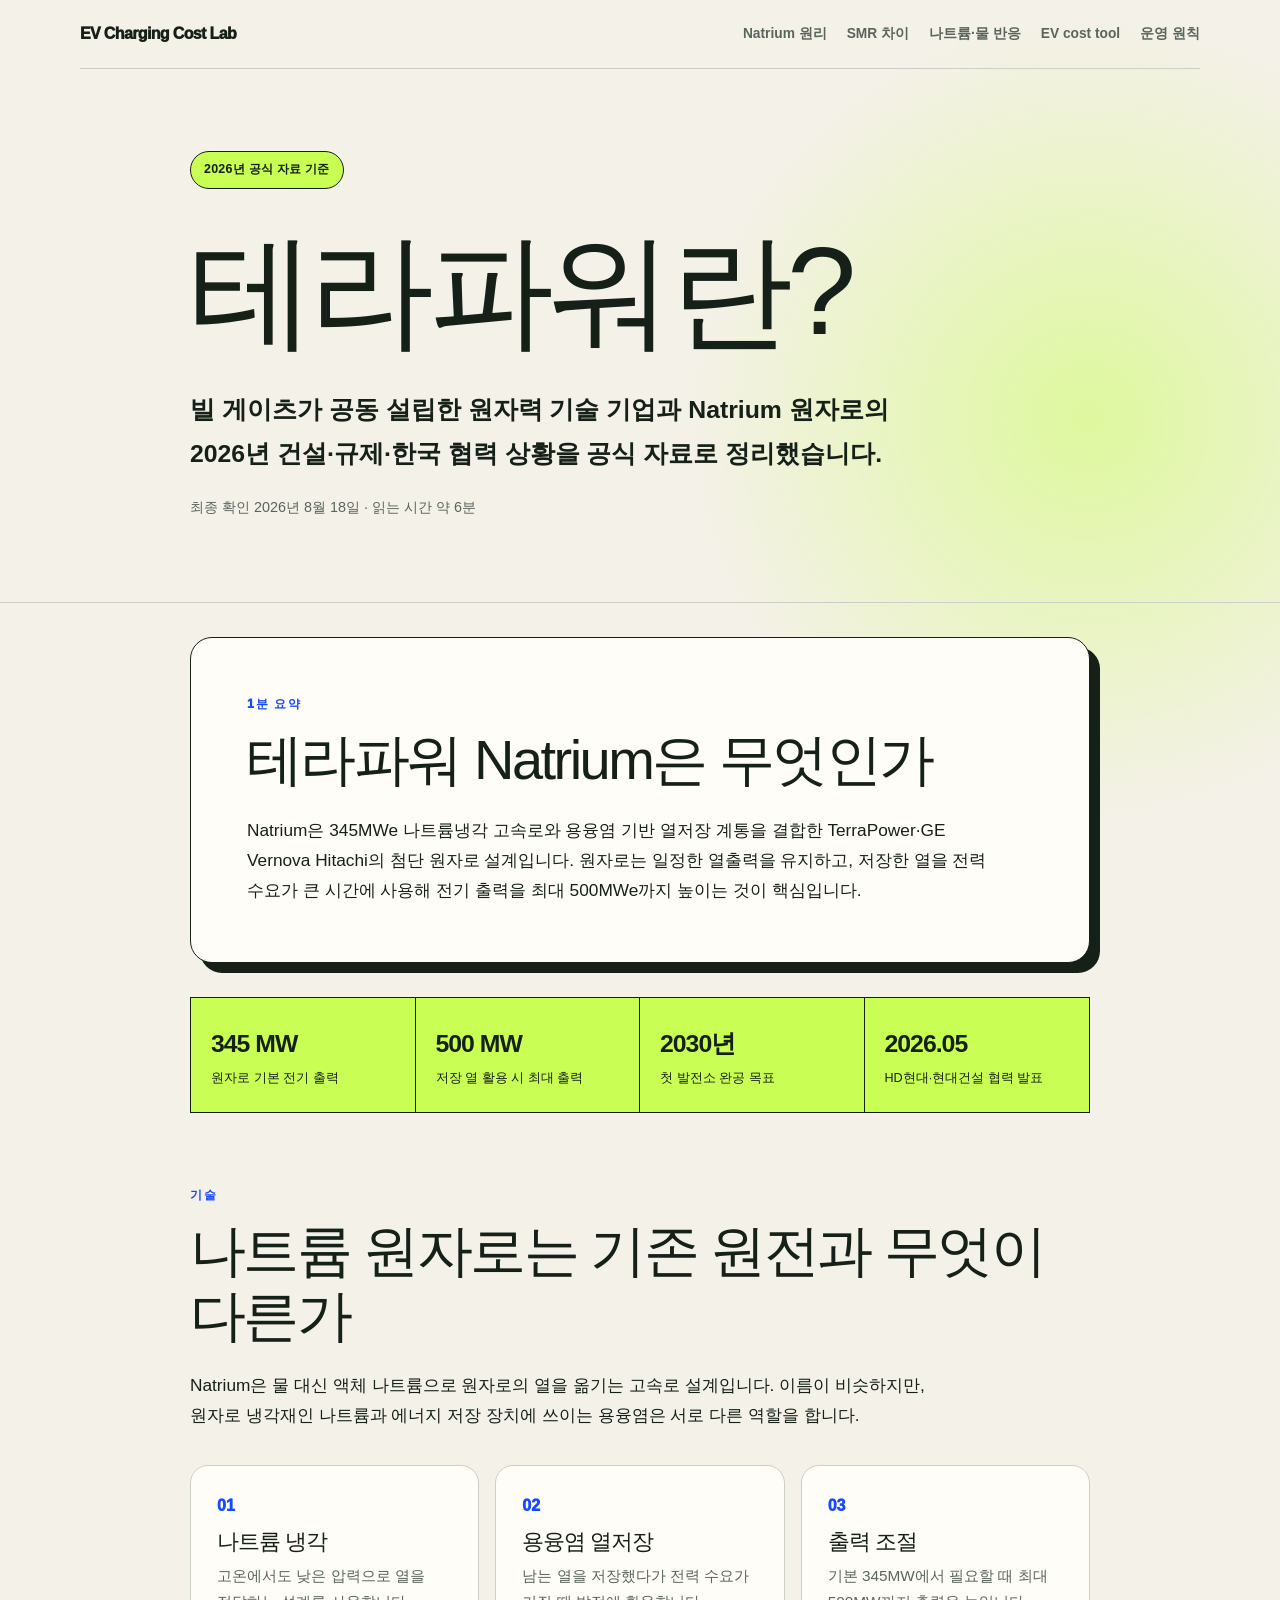
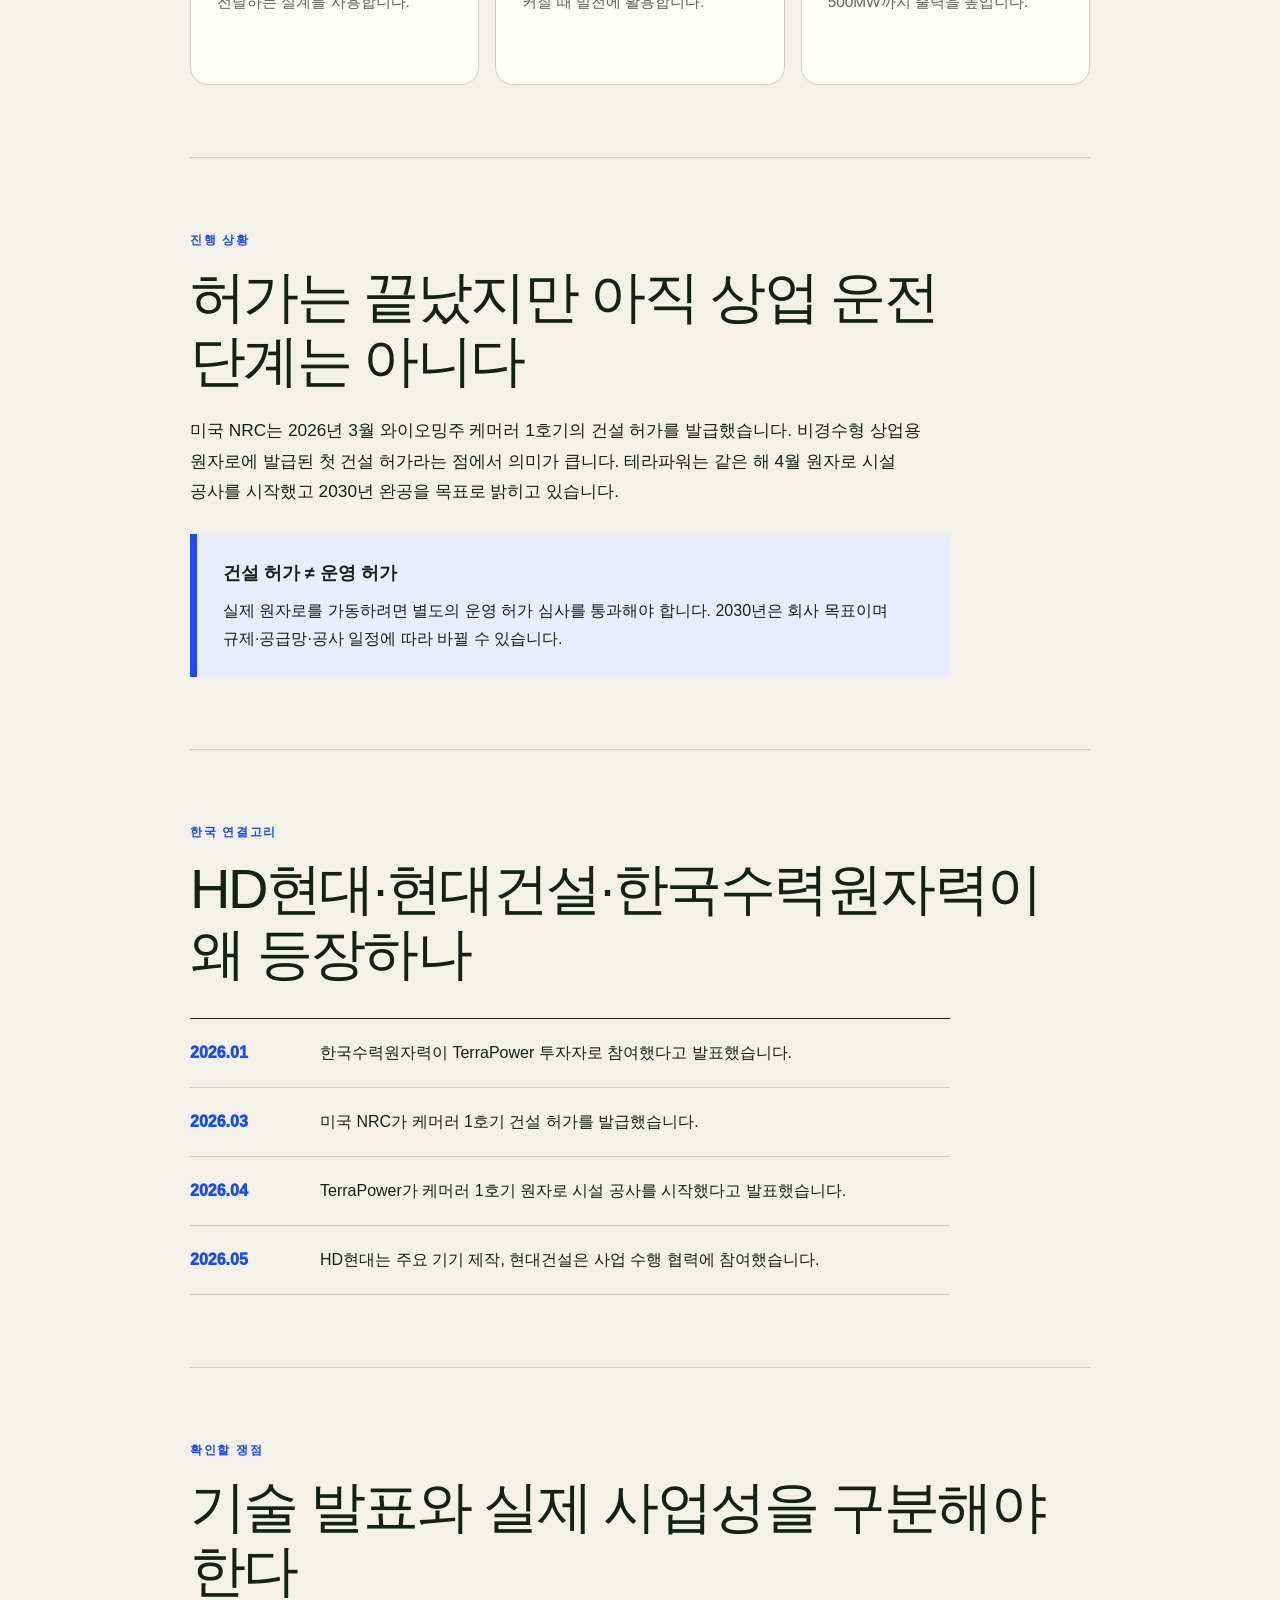
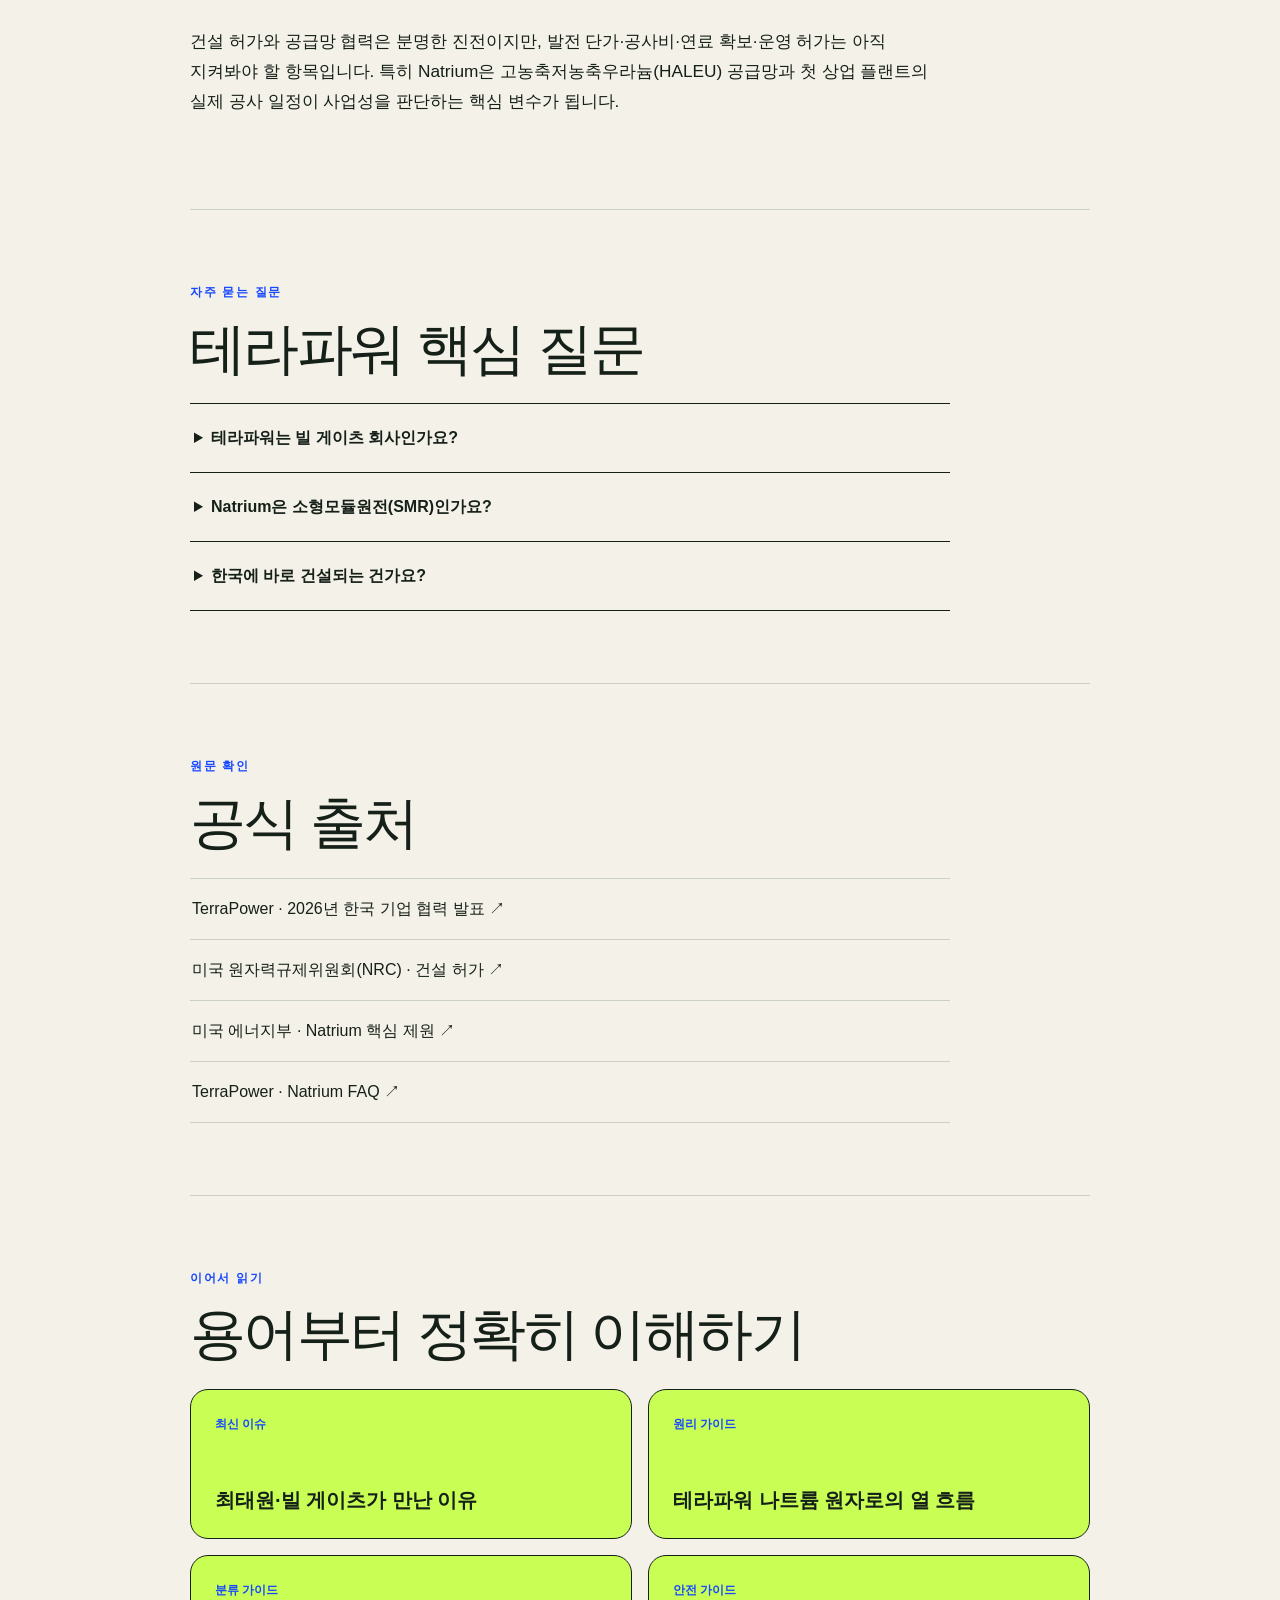
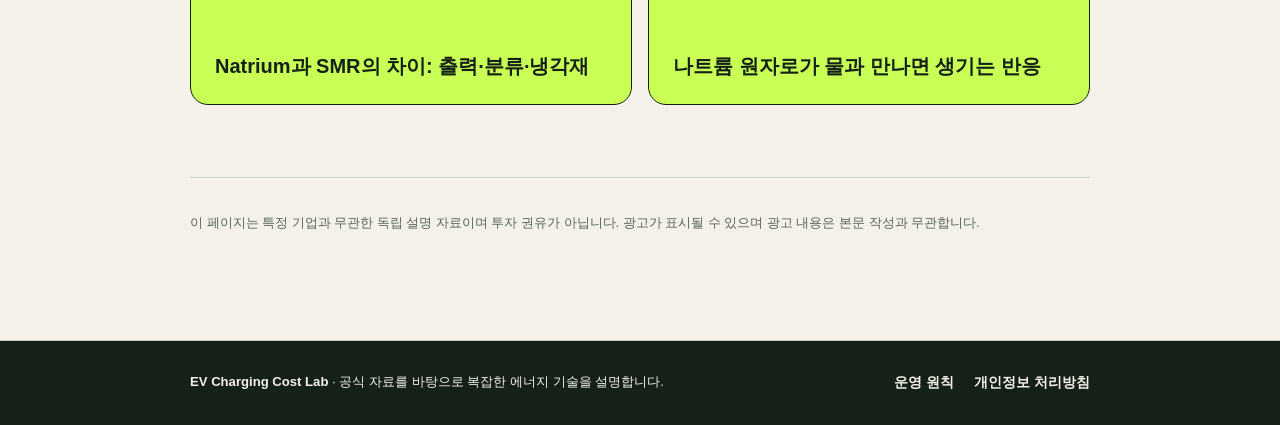
==== commit 300cdb6b: "Use EV Charging Cost Lab site-wide" ====
--- a/index.html
+++ b/index.html
@@ -1,2 +1,2 @@
 <!DOCTYPE html><html lang="ko"><head><meta charSet="utf-8"/><meta name="viewport" content="width=device-width, initial-scale=1"/><link rel="stylesheet" href="/_next/static/css/index.DDWJaBuq.css" data-rsc-css-href="/_next/static/css/index.DDWJaBuq.css" data-precedence="vite-rsc/importer-resources"/><script async="" src="https://www.googletagmanager.com/gtag/js?id=G-1XGH07T3HP"></script><script async="" src="https://pagead2.googlesyndication.com/pagead/js/adsbygoogle.js?client=ca-pub-3056165589405229" crossorigin="anonymous"></script>
-<title>테라파워란? Natrium 원자로와 2026년 진행 상황</title><meta name="description" content="테라파워의 Natrium 원자로, 2026년 건설 허가와 공사, HD현대·현대건설·한국수력원자력 협력을 공식 자료로 정리합니다."><meta name="robots" content="index, follow"><meta property="og:title" content="테라파워란? Natrium 원자로와 2026년 진행 상황"><meta property="og:description" content="테라파워의 Natrium 원자로, 2026년 건설 허가와 공사, HD현대·현대건설·한국수력원자력 협력을 공식 자료로 정리합니다."><meta property="og:url" content="https://qordjr2037-ctrl.github.io/"><meta property="og:type" content="article"><meta property="og:locale" content="ko_KR"><meta property="og:image" content="https://qordjr2037-ctrl.github.io/og.png"><meta property="og:image:width" content="1536"><meta property="og:image:height" content="1024"><meta property="og:image:alt" content="테라파워와 Natrium 원자로 핵심 정리"><meta name="twitter:card" content="summary_large_image"><meta name="twitter:title" content="테라파워란? Natrium 원자로와 2026년 진행 상황"><meta name="twitter:description" content="테라파워의 Natrium 원자로, 2026년 건설 허가와 공사, HD현대·현대건설·한국수력원자력 협력을 공식 자료로 정리합니다."><meta name="twitter:image" content="https://qordjr2037-ctrl.github.io/og.png"><link rel="canonical" href="https://qordjr2037-ctrl.github.io/"><meta name="google-adsense-account" content="ca-pub-3056165589405229"></head><body><header class="site-header"><a href="/" class="site-name">에너지 팩트랩</a><nav aria-label="주요 메뉴"><a href="/terrapower-natrium-principle/">Natrium 원리</a><a href="/natrium-smr-difference/">SMR 차이</a><a href="/sodium-water-reaction/">나트륨·물 반응</a><a href="/ev-charging-cost-calculator/">EV cost tool</a><a href="/about/">운영 원칙</a></nav></header><main><header class="hero"><div class="wrap"><p class="trend">2026년 공식 자료 기준</p><h1>테라파워란?</h1><p class="dek">빌 게이츠가 공동 설립한 원자력 기술 기업과 Natrium 원자로의 2026년 건설·규제·한국 협력 상황을 공식 자료로 정리했습니다.</p><p class="updated">최종 확인 2026년 8월 18일 · 읽는 시간 약 6분</p></div></header><article class="wrap article"><section class="summary" aria-labelledby="one-minute"><p class="kicker">1분 요약</p><h2 id="one-minute">테라파워 Natrium은 무엇인가</h2><p>Natrium은 345MWe 나트륨냉각 고속로와 용융염 기반 열저장 계통을 결합한 TerraPower·GE Vernova Hitachi의 첨단 원자로 설계입니다. 원자로는 일정한 열출력을 유지하고, 저장한 열을 전력 수요가 큰 시간에 사용해 전기 출력을 최대 500MWe까지 높이는 것이 핵심입니다.</p></section><ul class="facts" aria-label="테라파워 핵심 숫자"><li><strong>345 MW</strong><span>원자로 기본 전기 출력</span></li><li><strong>500 MW</strong><span>저장 열 활용 시 최대 출력</span></li><li><strong>2030년</strong><span>첫 발전소 완공 목표</span></li><li><strong>2026.05</strong><span>HD현대·현대건설 협력 발표</span></li></ul><section><p class="kicker">기술</p><h2>나트륨 원자로는 기존 원전과 무엇이 다른가</h2><p>Natrium은 물 대신 액체 나트륨으로 원자로의 열을 옮기는 고속로 설계입니다. 이름이 비슷하지만, 원자로 냉각재인 나트륨과 에너지 저장 장치에 쓰이는 용융염은 서로 다른 역할을 합니다.</p><div class="compare"><div><span class="number">01</span><h3>나트륨 냉각</h3><p>고온에서도 낮은 압력으로 열을 전달하는 설계를 사용합니다.</p></div><div><span class="number">02</span><h3>용융염 열저장</h3><p>남는 열을 저장했다가 전력 수요가 커질 때 발전에 활용합니다.</p></div><div><span class="number">03</span><h3>출력 조절</h3><p>기본 345MW에서 필요할 때 최대 500MW까지 출력을 높입니다.</p></div></div></section><section><p class="kicker">진행 상황</p><h2>허가는 끝났지만 아직 상업 운전 단계는 아니다</h2><p>미국 NRC는 2026년 3월 와이오밍주 케머러 1호기의 건설 허가를 발급했습니다. 비경수형 상업용 원자로에 발급된 첫 건설 허가라는 점에서 의미가 큽니다. 테라파워는 같은 해 4월 원자로 시설 공사를 시작했고 2030년 완공을 목표로 밝히고 있습니다.</p><aside class="note"><strong>건설 허가 ≠ 운영 허가</strong><p>실제 원자로를 가동하려면 별도의 운영 허가 심사를 통과해야 합니다. 2030년은 회사 목표이며 규제·공급망·공사 일정에 따라 바뀔 수 있습니다.</p></aside></section><section><p class="kicker">한국 연결고리</p><h2>HD현대·현대건설·한국수력원자력이 왜 등장하나</h2><div class="timeline"><div><time>2026.01</time><p>한국수력원자력이 TerraPower 투자자로 참여했다고 발표했습니다.</p></div><div><time>2026.03</time><p>미국 NRC가 케머러 1호기 건설 허가를 발급했습니다.</p></div><div><time>2026.04</time><p>TerraPower가 케머러 1호기 원자로 시설 공사를 시작했다고 발표했습니다.</p></div><div><time>2026.05</time><p>HD현대는 주요 기기 제작, 현대건설은 사업 수행 협력에 참여했습니다.</p></div></div></section><section><p class="kicker">확인할 쟁점</p><h2>기술 발표와 실제 사업성을 구분해야 한다</h2><p>건설 허가와 공급망 협력은 분명한 진전이지만, 발전 단가·공사비·연료 확보·운영 허가는 아직 지켜봐야 할 항목입니다. 특히 Natrium은 고농축저농축우라늄(HALEU) 공급망과 첫 상업 플랜트의 실제 공사 일정이 사업성을 판단하는 핵심 변수가 됩니다.</p></section><section class="faq"><p class="kicker">자주 묻는 질문</p><h2>테라파워 핵심 질문</h2><details><summary>테라파워는 빌 게이츠 회사인가요?</summary><p>빌 게이츠와 공동 창립자들이 설립했으며, 게이츠가 창립자 겸 이사회 의장을 맡고 있습니다.</p></details><details><summary>Natrium은 소형모듈원전(SMR)인가요?</summary><p>국내 기사에서는 SMR로 함께 다뤄지지만, 공식적으로는 345MW급 나트륨냉각 고속로와 열저장 시스템을 결합한 첨단 원자로 설계입니다.</p></details><details><summary>한국에 바로 건설되는 건가요?</summary><p>아닙니다. 공개된 협력은 공급망과 해외 배치 협력에 관한 것이며, 한국 내 부지·사업자·착공 일정이 확정됐다는 발표는 없습니다.</p></details></section><section class="sources"><p class="kicker">원문 확인</p><h2>공식 출처</h2><ul><li><a href="https://www.terrapower.com/TerraPower-Announces-Key-Commercialization-Agreements-for-Natrium-Plants-with-Korean-Counterparts" target="_blank" rel="noreferrer">TerraPower · 2026년 한국 기업 협력 발표<span aria-hidden="true"> ↗</span></a></li><li><a href="https://www.nrc.gov/node/2156776" target="_blank" rel="noreferrer">미국 원자력규제위원회(NRC) · 건설 허가<span aria-hidden="true"> ↗</span></a></li><li><a href="https://www.energy.gov/ne/articles/nrc-issues-construction-permit-terrapowers-natrium-advanced-reactor" target="_blank" rel="noreferrer">미국 에너지부 · Natrium 핵심 제원<span aria-hidden="true"> ↗</span></a></li><li><a href="https://www.terrapower.com/faq/" target="_blank" rel="noreferrer">TerraPower · Natrium FAQ<span aria-hidden="true"> ↗</span></a></li></ul></section><section class="related" aria-labelledby="related-guides"><p class="kicker">이어서 읽기</p><h2 id="related-guides">용어부터 정확히 이해하기</h2><div class="related-grid"><a href="/choi-tae-won-bill-gates-smr/"><span>최신 이슈</span><strong>최태원·빌 게이츠가 만난 이유</strong></a><a href="/terrapower-natrium-principle/"><span>원리 가이드</span><strong>테라파워 나트륨 원자로의 열 흐름</strong></a><a href="/natrium-smr-difference/"><span>분류 가이드</span><strong>Natrium과 SMR의 차이: 출력·분류·냉각재</strong></a><a href="/sodium-water-reaction/"><span>안전 가이드</span><strong>나트륨 원자로가 물과 만나면 생기는 반응</strong></a></div></section><p class="disclosure">이 페이지는 특정 기업과 무관한 독립 설명 자료이며 투자 권유가 아닙니다. 광고가 표시될 수 있으며 광고 내용은 본문 작성과 무관합니다.</p></article></main><!--$--><!--/$--><footer class="site-footer"><div class="wrap footer-inner"><p><strong>에너지 팩트랩</strong> · 공식 자료를 바탕으로 복잡한 에너지 기술을 설명합니다.</p><nav aria-label="하단 메뉴"><a href="/about/">운영 원칙</a><a href="/privacy/">개인정보 처리방침</a></nav></div></footer><script>window.dataLayer=window.dataLayer||[];function gtag(){dataLayer.push(arguments)}gtag('js',new Date());gtag('config','G-1XGH07T3HP');</script></body></html>+<title>테라파워란? Natrium 원자로와 2026년 진행 상황</title><meta name="description" content="테라파워의 Natrium 원자로, 2026년 건설 허가와 공사, HD현대·현대건설·한국수력원자력 협력을 공식 자료로 정리합니다."><meta name="robots" content="index, follow"><meta property="og:title" content="테라파워란? Natrium 원자로와 2026년 진행 상황"><meta property="og:description" content="테라파워의 Natrium 원자로, 2026년 건설 허가와 공사, HD현대·현대건설·한국수력원자력 협력을 공식 자료로 정리합니다."><meta property="og:url" content="https://qordjr2037-ctrl.github.io/"><meta property="og:type" content="article"><meta property="og:locale" content="ko_KR"><meta property="og:image" content="https://qordjr2037-ctrl.github.io/og.png"><meta property="og:image:width" content="1536"><meta property="og:image:height" content="1024"><meta property="og:image:alt" content="테라파워와 Natrium 원자로 핵심 정리"><meta name="twitter:card" content="summary_large_image"><meta name="twitter:title" content="테라파워란? Natrium 원자로와 2026년 진행 상황"><meta name="twitter:description" content="테라파워의 Natrium 원자로, 2026년 건설 허가와 공사, HD현대·현대건설·한국수력원자력 협력을 공식 자료로 정리합니다."><meta name="twitter:image" content="https://qordjr2037-ctrl.github.io/og.png"><link rel="canonical" href="https://qordjr2037-ctrl.github.io/"><meta name="google-adsense-account" content="ca-pub-3056165589405229"></head><body><header class="site-header"><a href="/" class="site-name">EV Charging Cost Lab</a><nav aria-label="주요 메뉴"><a href="/terrapower-natrium-principle/">Natrium 원리</a><a href="/natrium-smr-difference/">SMR 차이</a><a href="/sodium-water-reaction/">나트륨·물 반응</a><a href="/ev-charging-cost-calculator/">EV cost tool</a><a href="/about/">운영 원칙</a></nav></header><main><header class="hero"><div class="wrap"><p class="trend">2026년 공식 자료 기준</p><h1>테라파워란?</h1><p class="dek">빌 게이츠가 공동 설립한 원자력 기술 기업과 Natrium 원자로의 2026년 건설·규제·한국 협력 상황을 공식 자료로 정리했습니다.</p><p class="updated">최종 확인 2026년 8월 18일 · 읽는 시간 약 6분</p></div></header><article class="wrap article"><section class="summary" aria-labelledby="one-minute"><p class="kicker">1분 요약</p><h2 id="one-minute">테라파워 Natrium은 무엇인가</h2><p>Natrium은 345MWe 나트륨냉각 고속로와 용융염 기반 열저장 계통을 결합한 TerraPower·GE Vernova Hitachi의 첨단 원자로 설계입니다. 원자로는 일정한 열출력을 유지하고, 저장한 열을 전력 수요가 큰 시간에 사용해 전기 출력을 최대 500MWe까지 높이는 것이 핵심입니다.</p></section><ul class="facts" aria-label="테라파워 핵심 숫자"><li><strong>345 MW</strong><span>원자로 기본 전기 출력</span></li><li><strong>500 MW</strong><span>저장 열 활용 시 최대 출력</span></li><li><strong>2030년</strong><span>첫 발전소 완공 목표</span></li><li><strong>2026.05</strong><span>HD현대·현대건설 협력 발표</span></li></ul><section><p class="kicker">기술</p><h2>나트륨 원자로는 기존 원전과 무엇이 다른가</h2><p>Natrium은 물 대신 액체 나트륨으로 원자로의 열을 옮기는 고속로 설계입니다. 이름이 비슷하지만, 원자로 냉각재인 나트륨과 에너지 저장 장치에 쓰이는 용융염은 서로 다른 역할을 합니다.</p><div class="compare"><div><span class="number">01</span><h3>나트륨 냉각</h3><p>고온에서도 낮은 압력으로 열을 전달하는 설계를 사용합니다.</p></div><div><span class="number">02</span><h3>용융염 열저장</h3><p>남는 열을 저장했다가 전력 수요가 커질 때 발전에 활용합니다.</p></div><div><span class="number">03</span><h3>출력 조절</h3><p>기본 345MW에서 필요할 때 최대 500MW까지 출력을 높입니다.</p></div></div></section><section><p class="kicker">진행 상황</p><h2>허가는 끝났지만 아직 상업 운전 단계는 아니다</h2><p>미국 NRC는 2026년 3월 와이오밍주 케머러 1호기의 건설 허가를 발급했습니다. 비경수형 상업용 원자로에 발급된 첫 건설 허가라는 점에서 의미가 큽니다. 테라파워는 같은 해 4월 원자로 시설 공사를 시작했고 2030년 완공을 목표로 밝히고 있습니다.</p><aside class="note"><strong>건설 허가 ≠ 운영 허가</strong><p>실제 원자로를 가동하려면 별도의 운영 허가 심사를 통과해야 합니다. 2030년은 회사 목표이며 규제·공급망·공사 일정에 따라 바뀔 수 있습니다.</p></aside></section><section><p class="kicker">한국 연결고리</p><h2>HD현대·현대건설·한국수력원자력이 왜 등장하나</h2><div class="timeline"><div><time>2026.01</time><p>한국수력원자력이 TerraPower 투자자로 참여했다고 발표했습니다.</p></div><div><time>2026.03</time><p>미국 NRC가 케머러 1호기 건설 허가를 발급했습니다.</p></div><div><time>2026.04</time><p>TerraPower가 케머러 1호기 원자로 시설 공사를 시작했다고 발표했습니다.</p></div><div><time>2026.05</time><p>HD현대는 주요 기기 제작, 현대건설은 사업 수행 협력에 참여했습니다.</p></div></div></section><section><p class="kicker">확인할 쟁점</p><h2>기술 발표와 실제 사업성을 구분해야 한다</h2><p>건설 허가와 공급망 협력은 분명한 진전이지만, 발전 단가·공사비·연료 확보·운영 허가는 아직 지켜봐야 할 항목입니다. 특히 Natrium은 고농축저농축우라늄(HALEU) 공급망과 첫 상업 플랜트의 실제 공사 일정이 사업성을 판단하는 핵심 변수가 됩니다.</p></section><section class="faq"><p class="kicker">자주 묻는 질문</p><h2>테라파워 핵심 질문</h2><details><summary>테라파워는 빌 게이츠 회사인가요?</summary><p>빌 게이츠와 공동 창립자들이 설립했으며, 게이츠가 창립자 겸 이사회 의장을 맡고 있습니다.</p></details><details><summary>Natrium은 소형모듈원전(SMR)인가요?</summary><p>국내 기사에서는 SMR로 함께 다뤄지지만, 공식적으로는 345MW급 나트륨냉각 고속로와 열저장 시스템을 결합한 첨단 원자로 설계입니다.</p></details><details><summary>한국에 바로 건설되는 건가요?</summary><p>아닙니다. 공개된 협력은 공급망과 해외 배치 협력에 관한 것이며, 한국 내 부지·사업자·착공 일정이 확정됐다는 발표는 없습니다.</p></details></section><section class="sources"><p class="kicker">원문 확인</p><h2>공식 출처</h2><ul><li><a href="https://www.terrapower.com/TerraPower-Announces-Key-Commercialization-Agreements-for-Natrium-Plants-with-Korean-Counterparts" target="_blank" rel="noreferrer">TerraPower · 2026년 한국 기업 협력 발표<span aria-hidden="true"> ↗</span></a></li><li><a href="https://www.nrc.gov/node/2156776" target="_blank" rel="noreferrer">미국 원자력규제위원회(NRC) · 건설 허가<span aria-hidden="true"> ↗</span></a></li><li><a href="https://www.energy.gov/ne/articles/nrc-issues-construction-permit-terrapowers-natrium-advanced-reactor" target="_blank" rel="noreferrer">미국 에너지부 · Natrium 핵심 제원<span aria-hidden="true"> ↗</span></a></li><li><a href="https://www.terrapower.com/faq/" target="_blank" rel="noreferrer">TerraPower · Natrium FAQ<span aria-hidden="true"> ↗</span></a></li></ul></section><section class="related" aria-labelledby="related-guides"><p class="kicker">이어서 읽기</p><h2 id="related-guides">용어부터 정확히 이해하기</h2><div class="related-grid"><a href="/choi-tae-won-bill-gates-smr/"><span>최신 이슈</span><strong>최태원·빌 게이츠가 만난 이유</strong></a><a href="/terrapower-natrium-principle/"><span>원리 가이드</span><strong>테라파워 나트륨 원자로의 열 흐름</strong></a><a href="/natrium-smr-difference/"><span>분류 가이드</span><strong>Natrium과 SMR의 차이: 출력·분류·냉각재</strong></a><a href="/sodium-water-reaction/"><span>안전 가이드</span><strong>나트륨 원자로가 물과 만나면 생기는 반응</strong></a></div></section><p class="disclosure">이 페이지는 특정 기업과 무관한 독립 설명 자료이며 투자 권유가 아닙니다. 광고가 표시될 수 있으며 광고 내용은 본문 작성과 무관합니다.</p></article></main><!--$--><!--/$--><footer class="site-footer"><div class="wrap footer-inner"><p><strong>EV Charging Cost Lab</strong> · 공식 자료를 바탕으로 복잡한 에너지 기술을 설명합니다.</p><nav aria-label="하단 메뉴"><a href="/about/">운영 원칙</a><a href="/privacy/">개인정보 처리방침</a></nav></div></footer><script>window.dataLayer=window.dataLayer||[];function gtag(){dataLayer.push(arguments)}gtag('js',new Date());gtag('config','G-1XGH07T3HP');</script></body></html>
